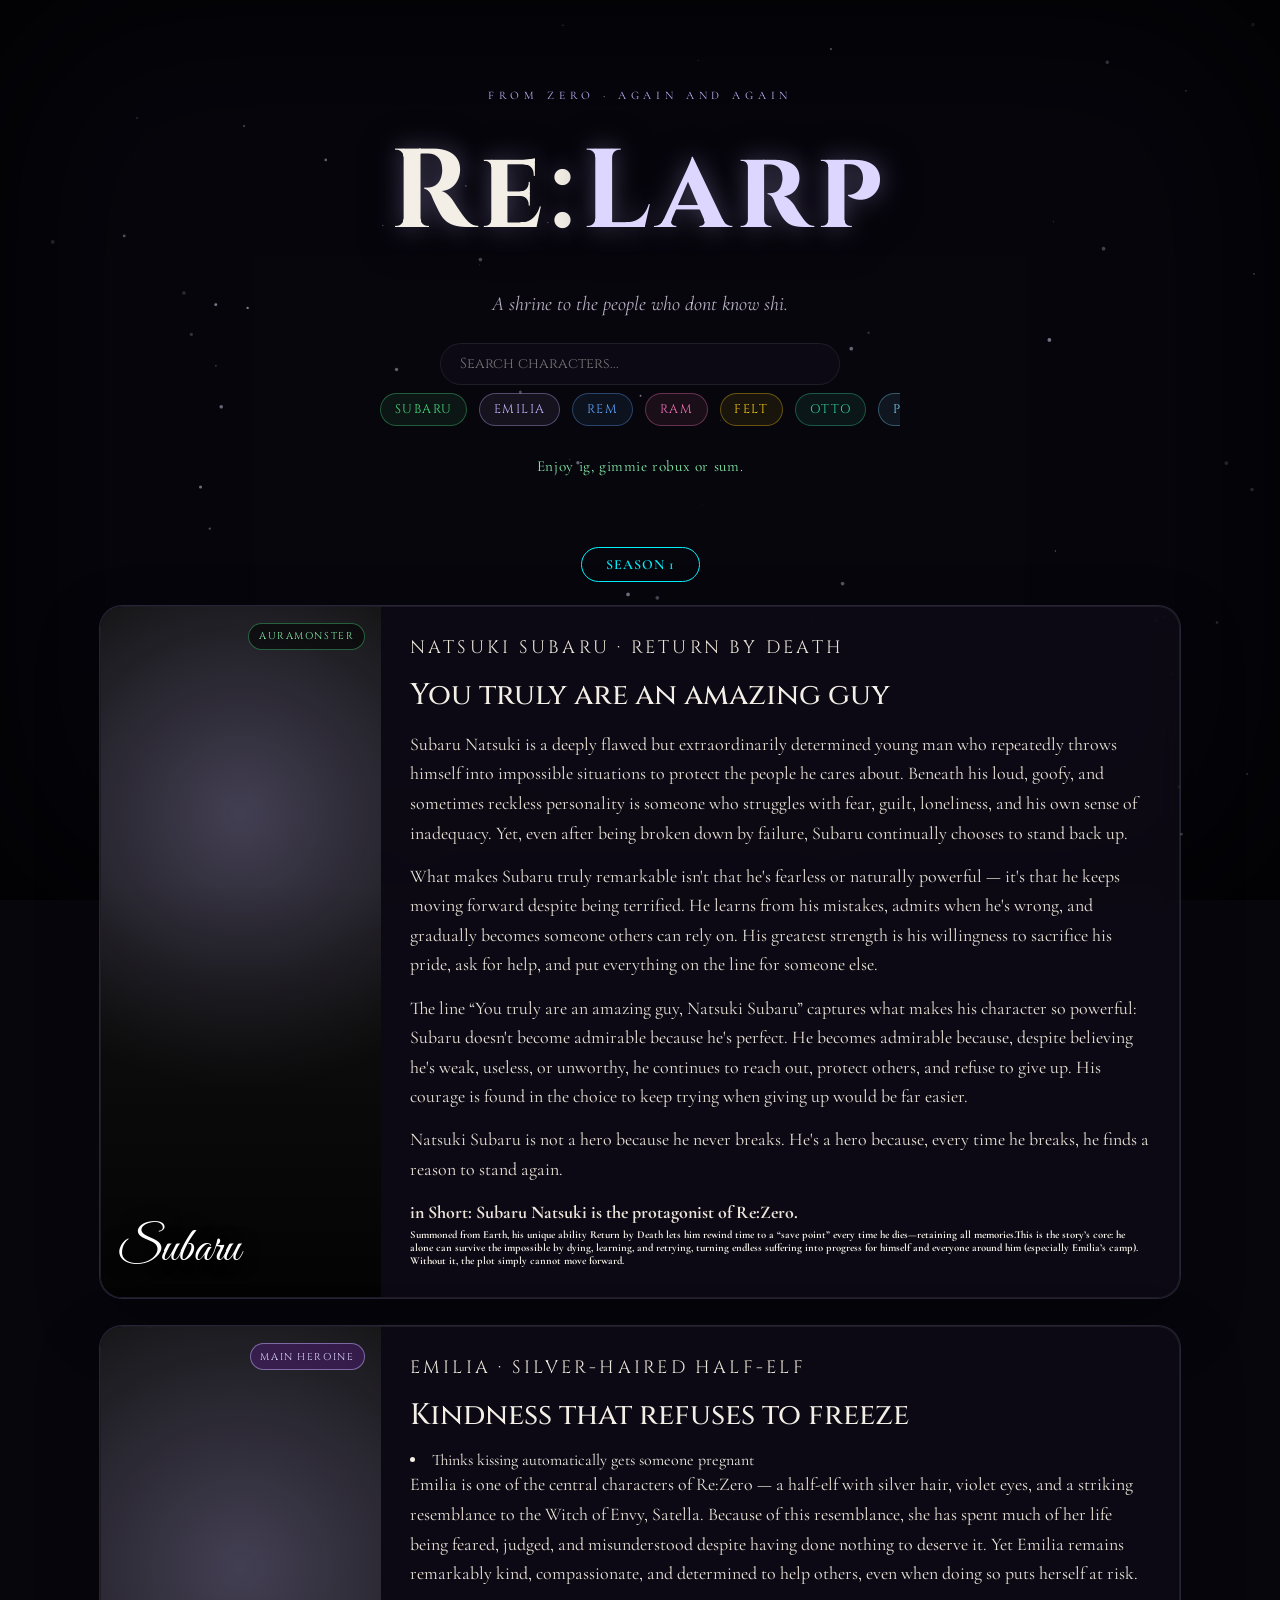
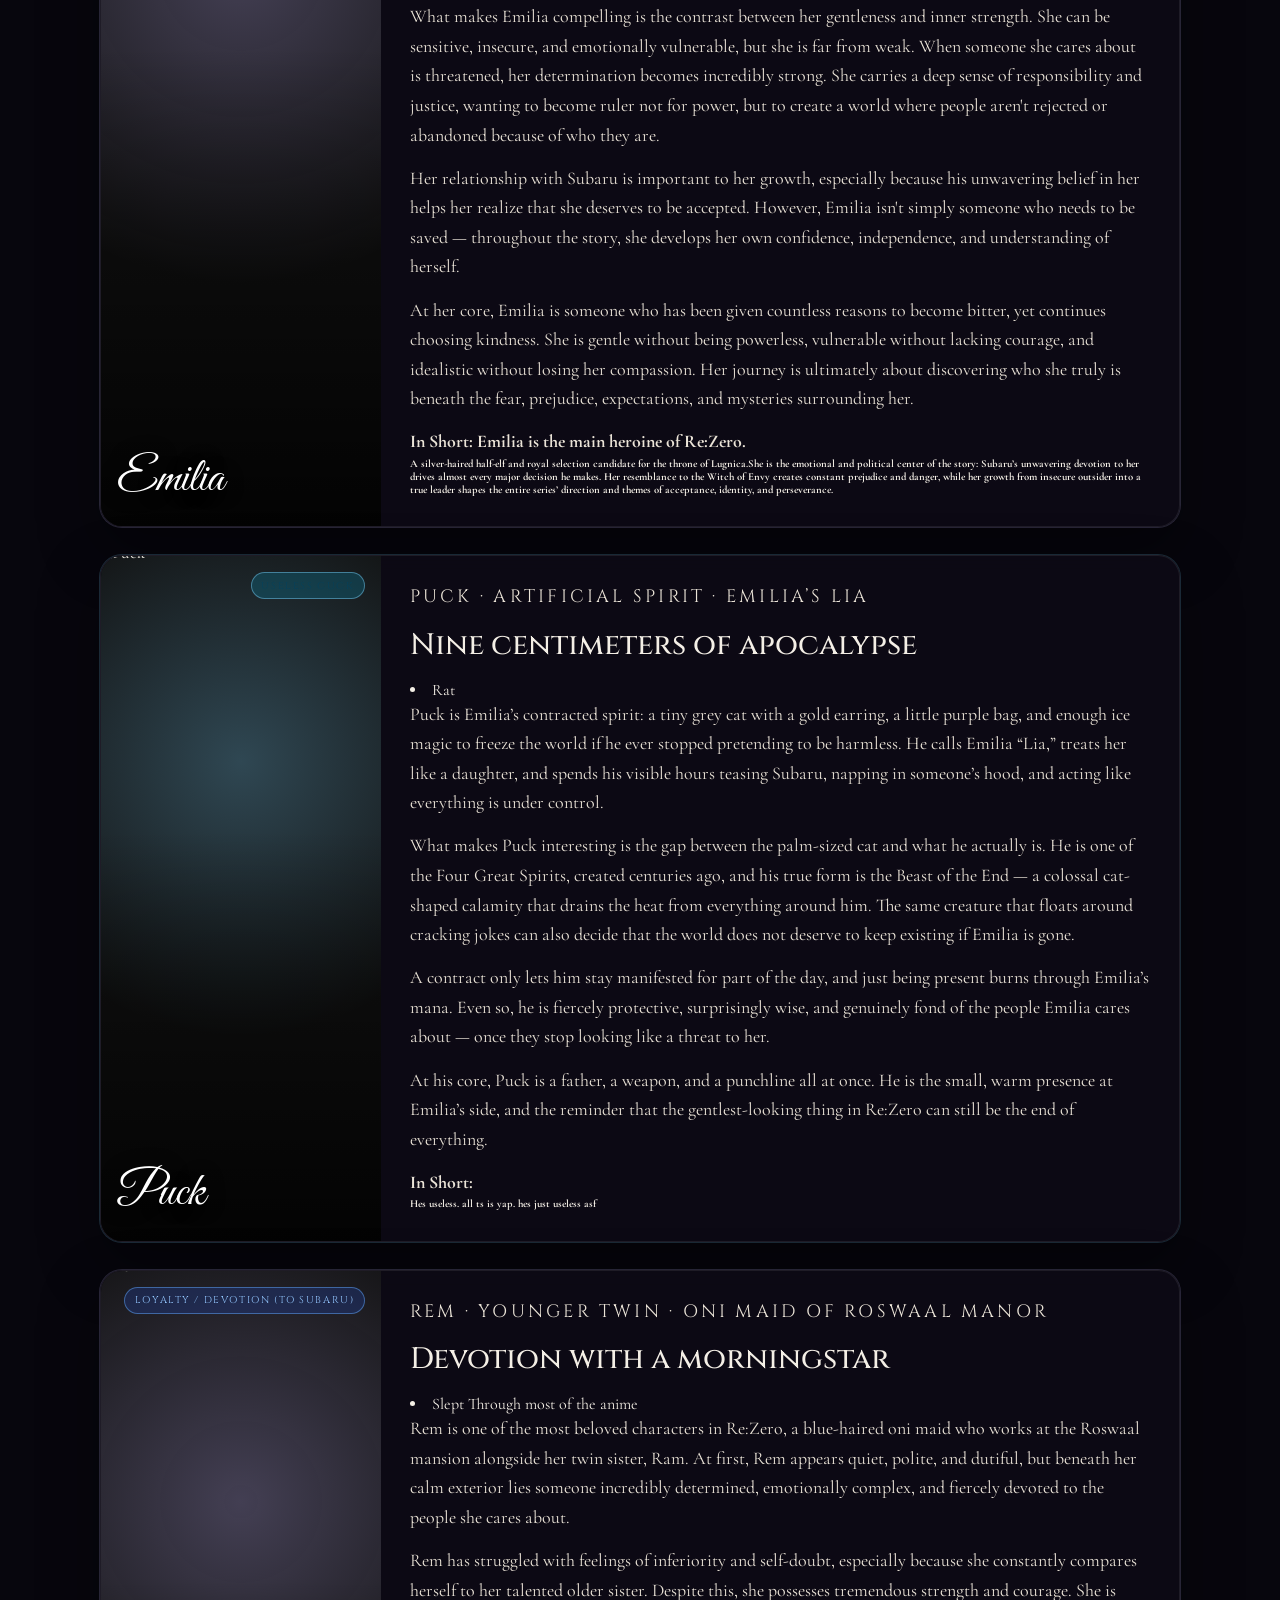
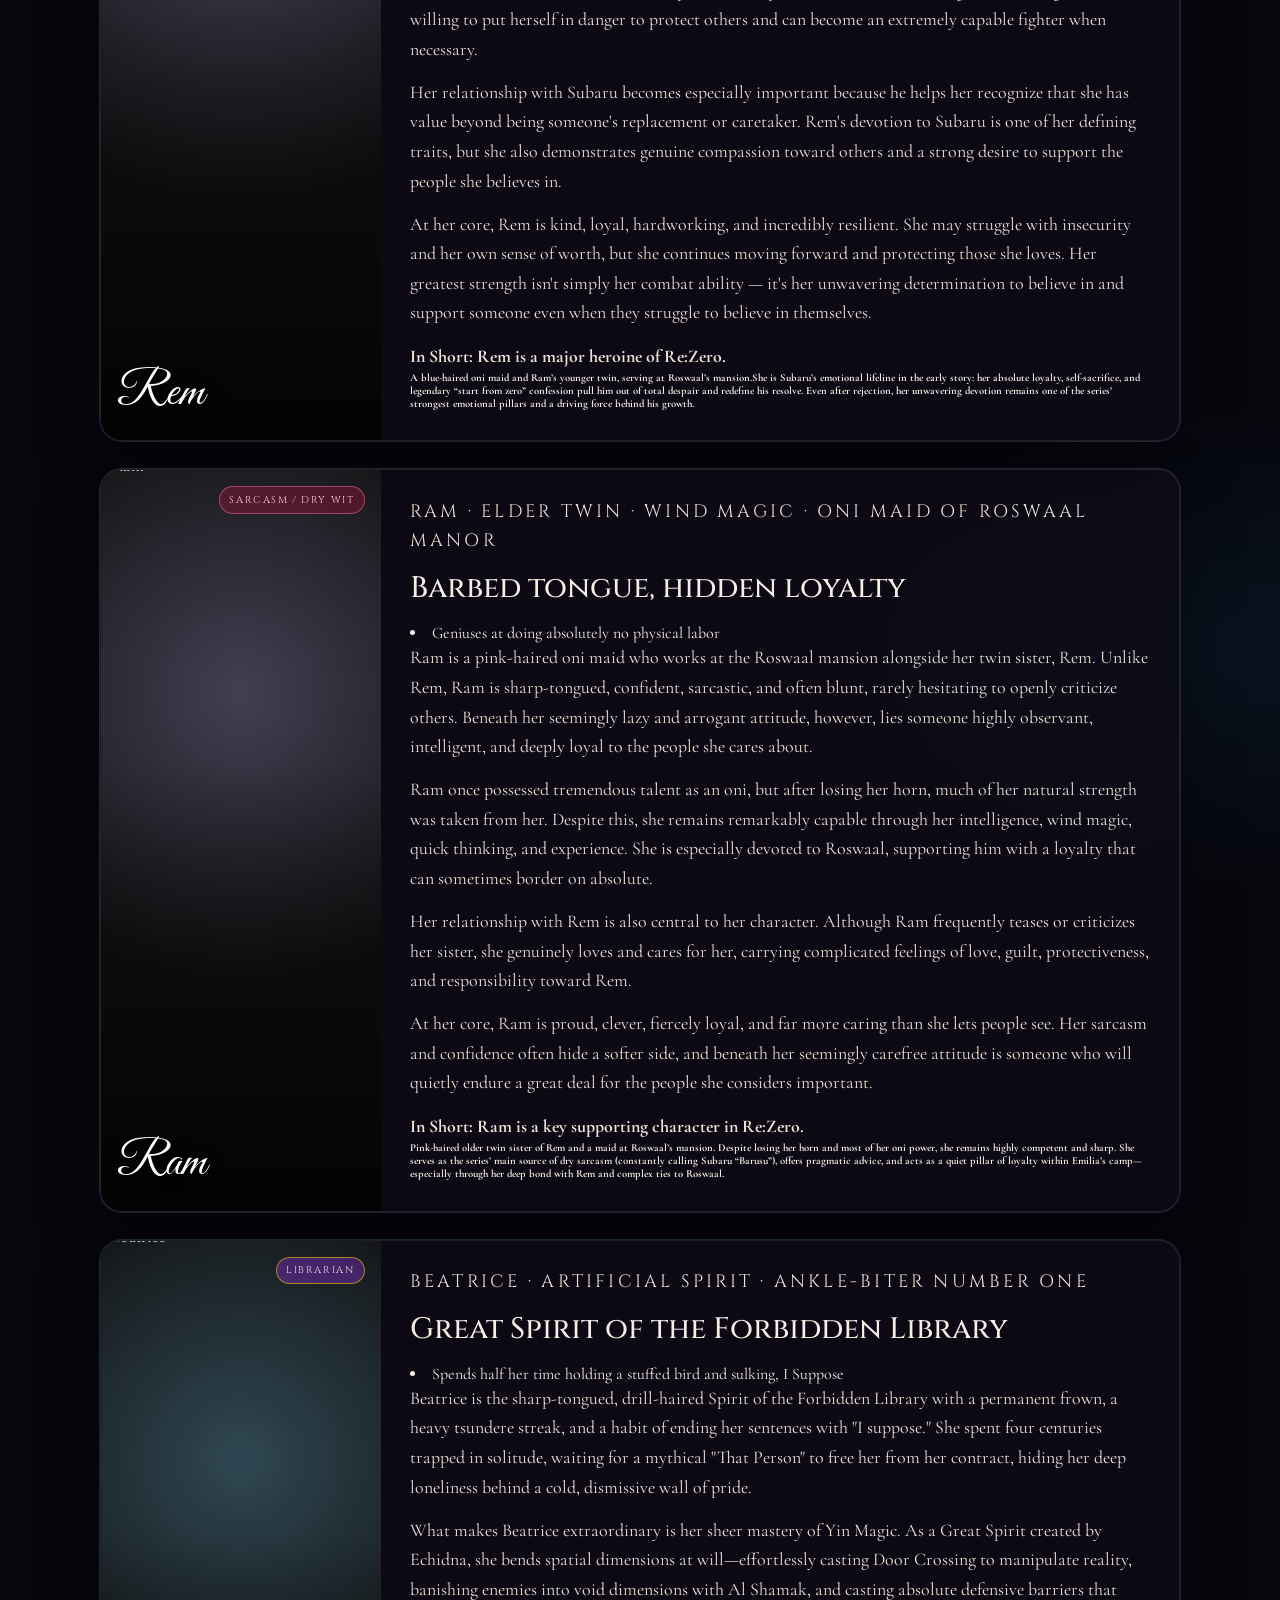
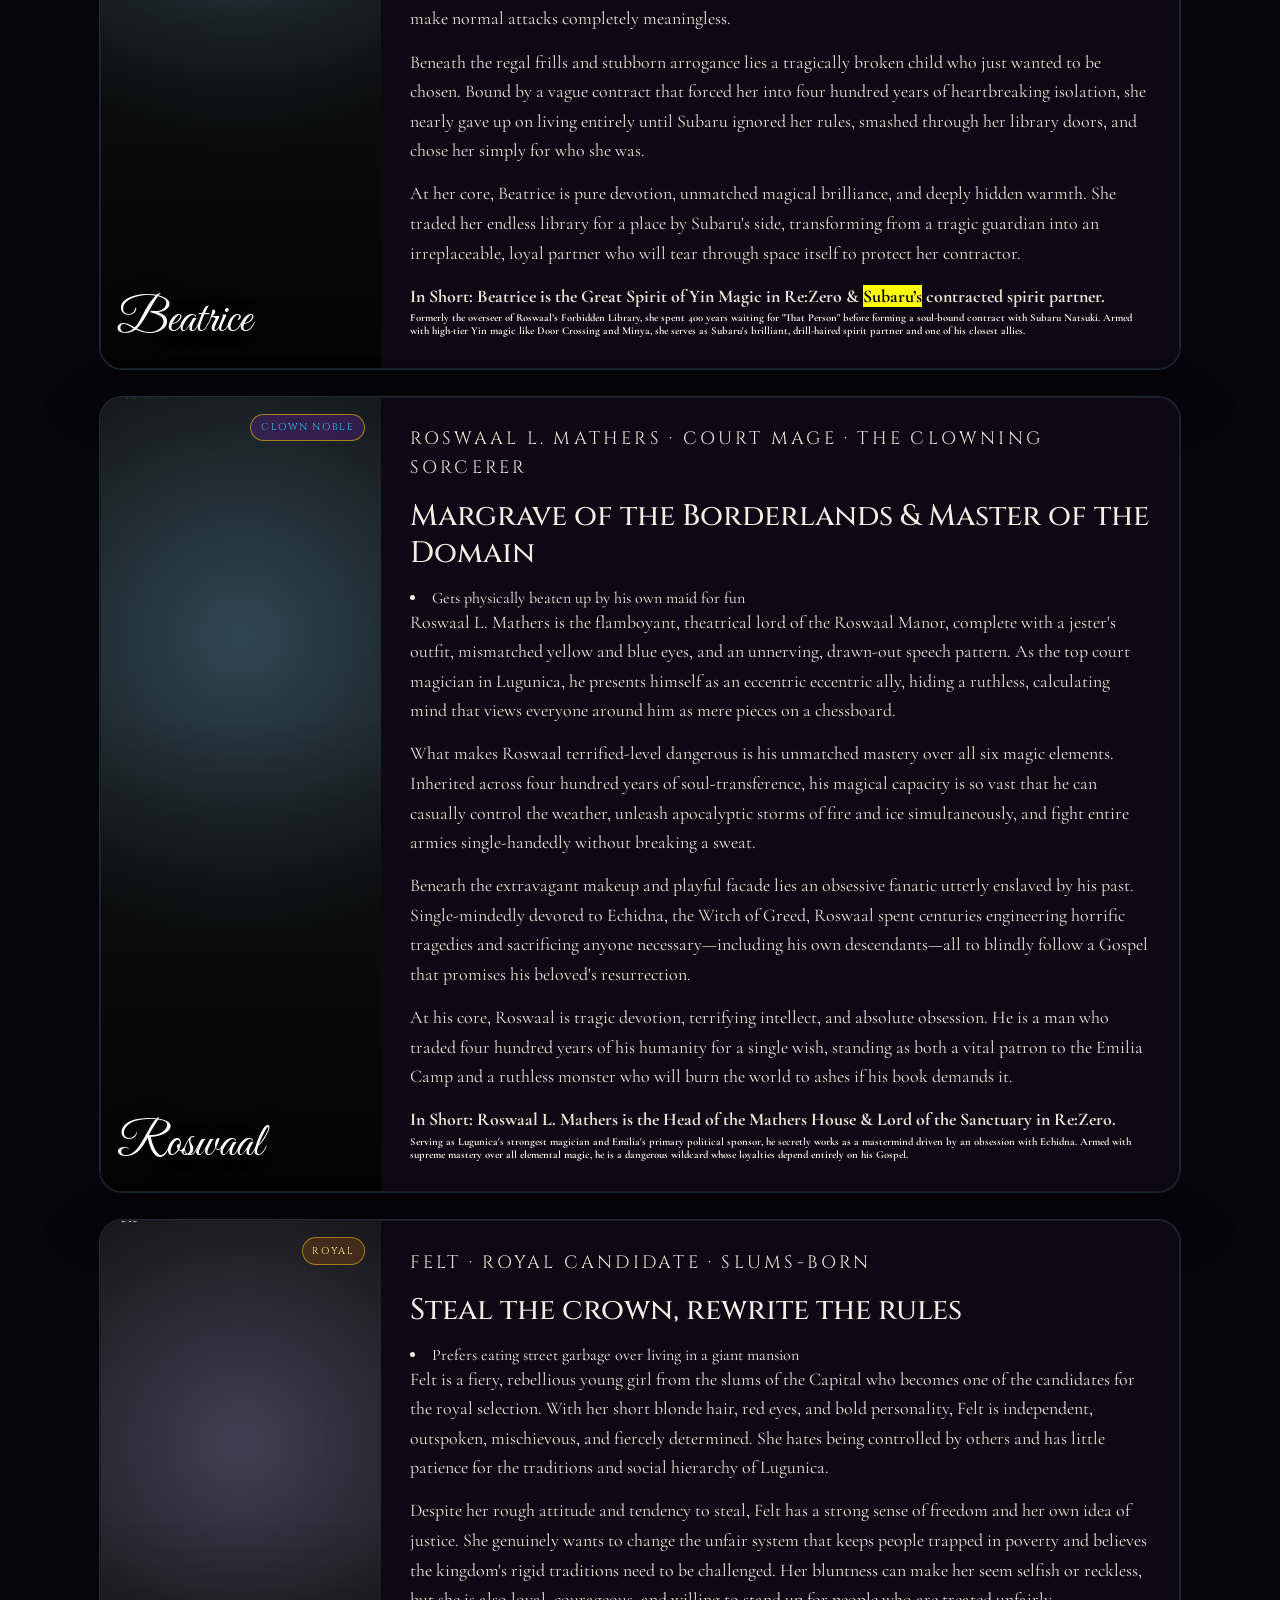
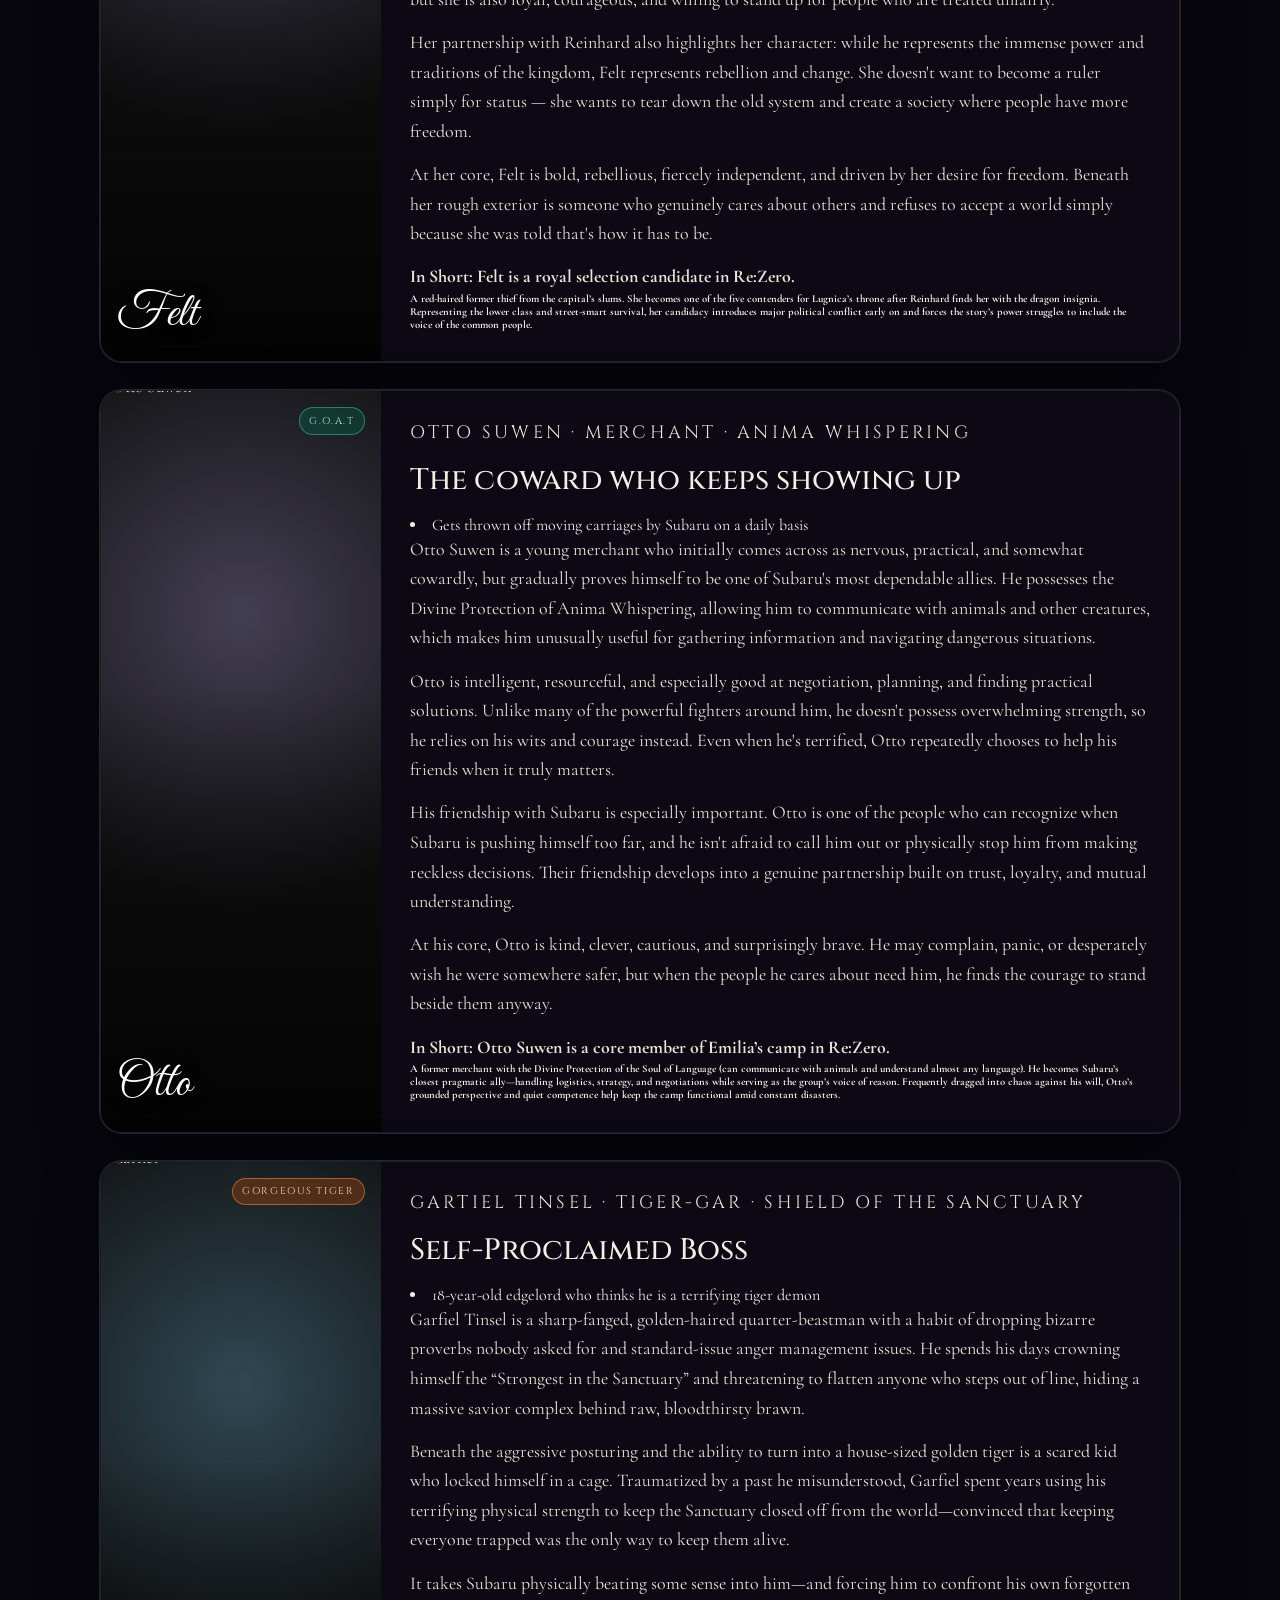
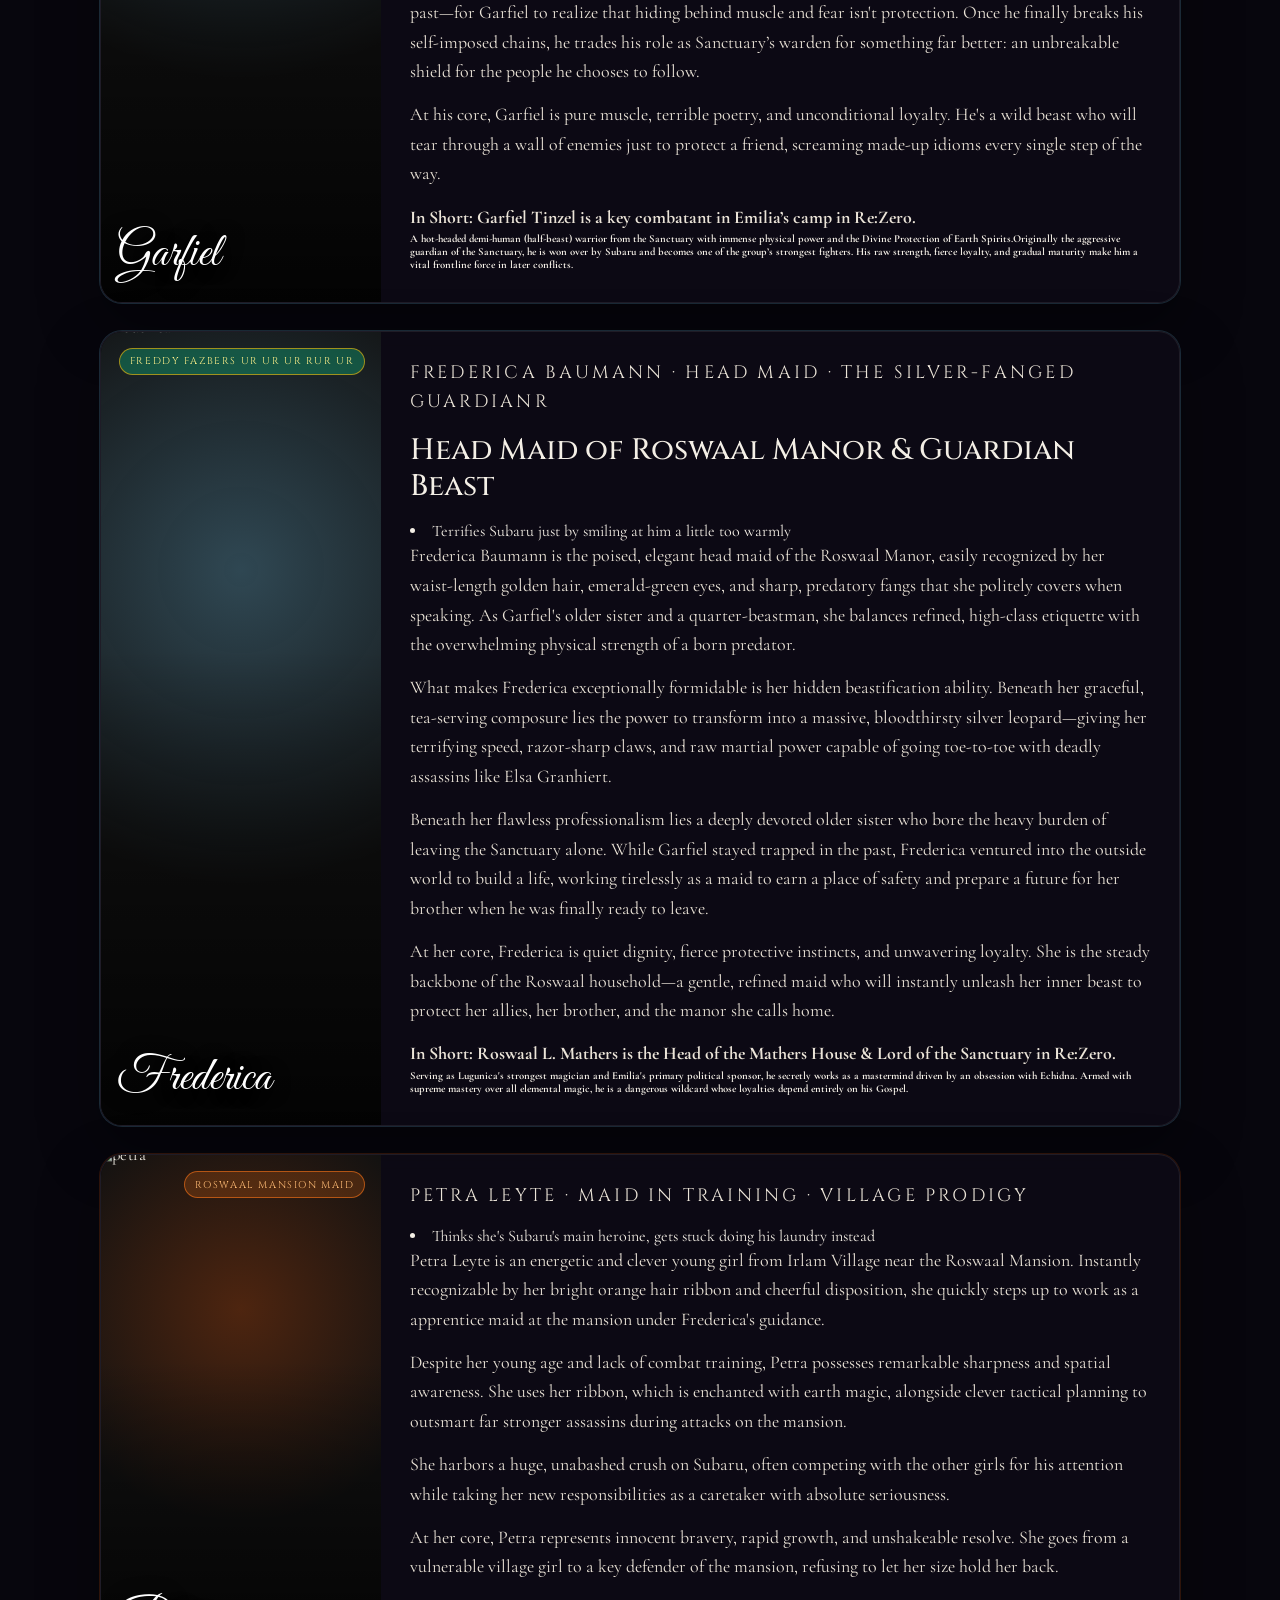
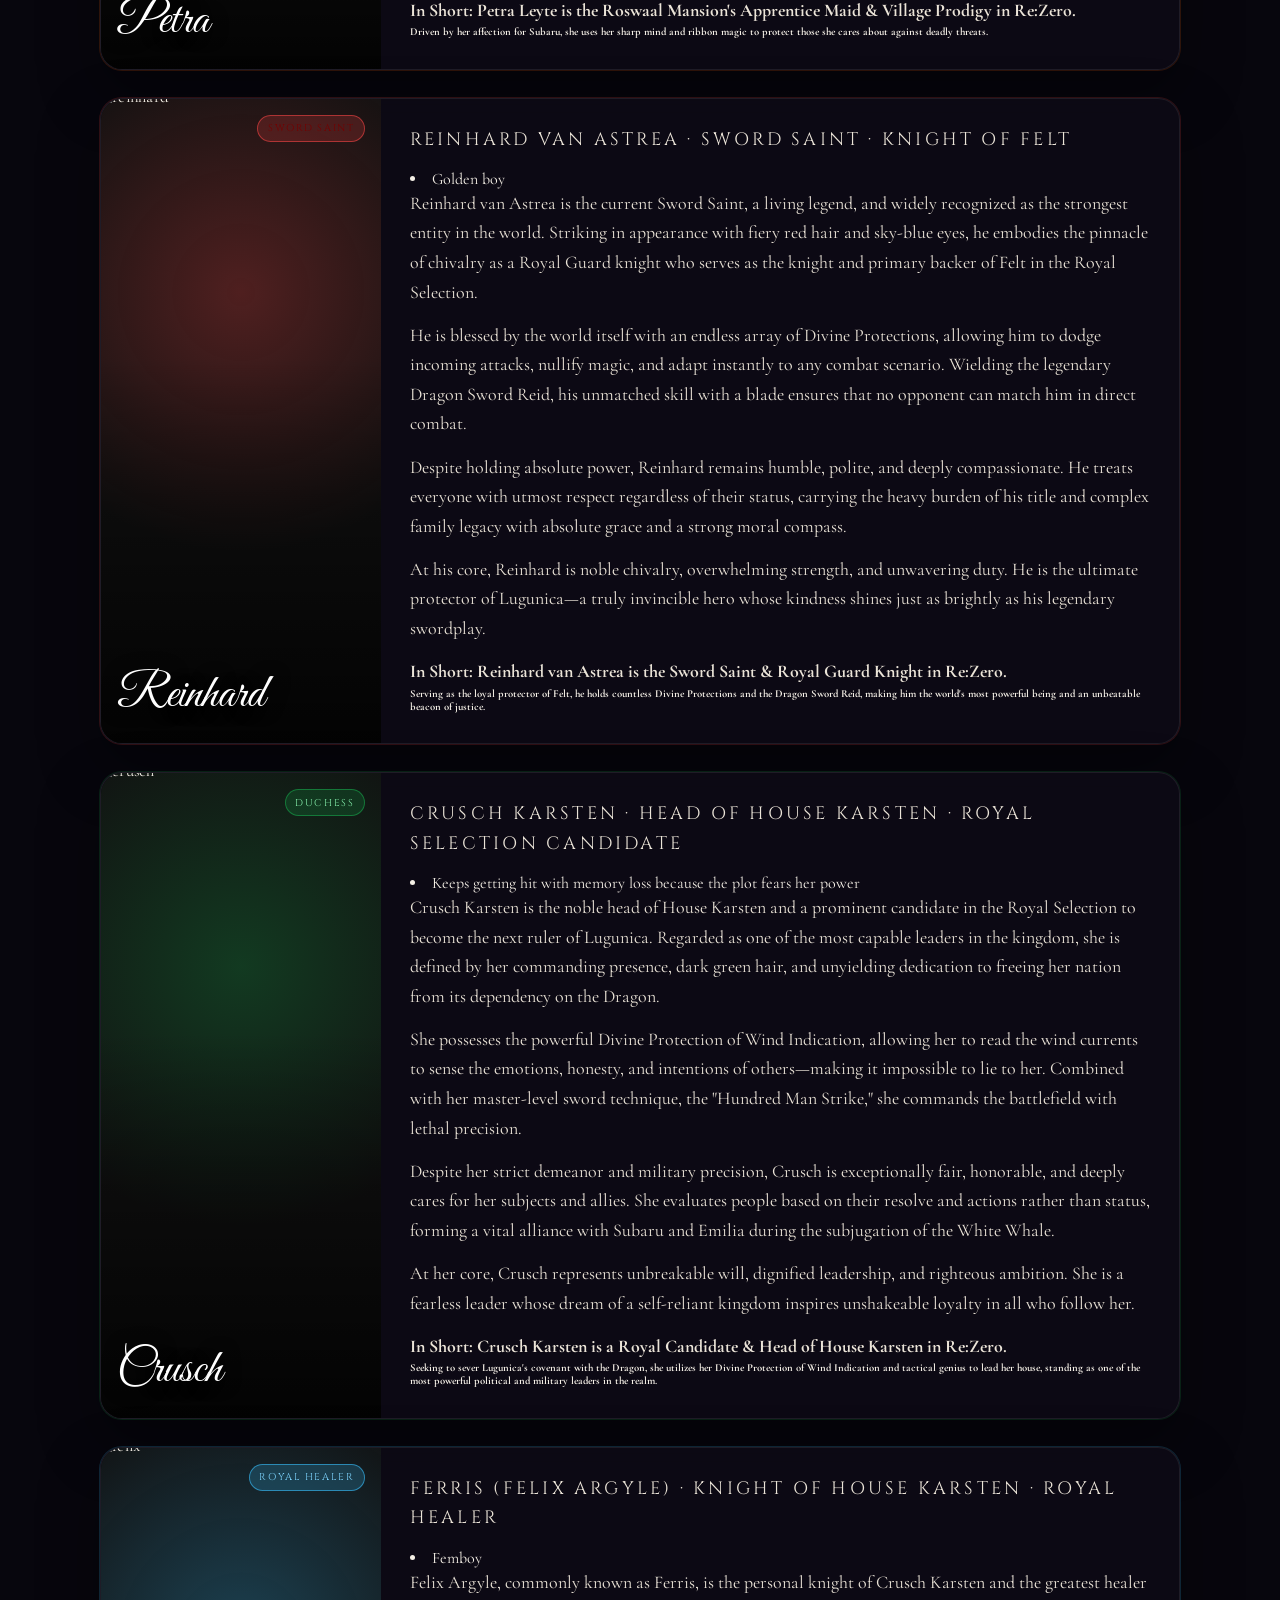
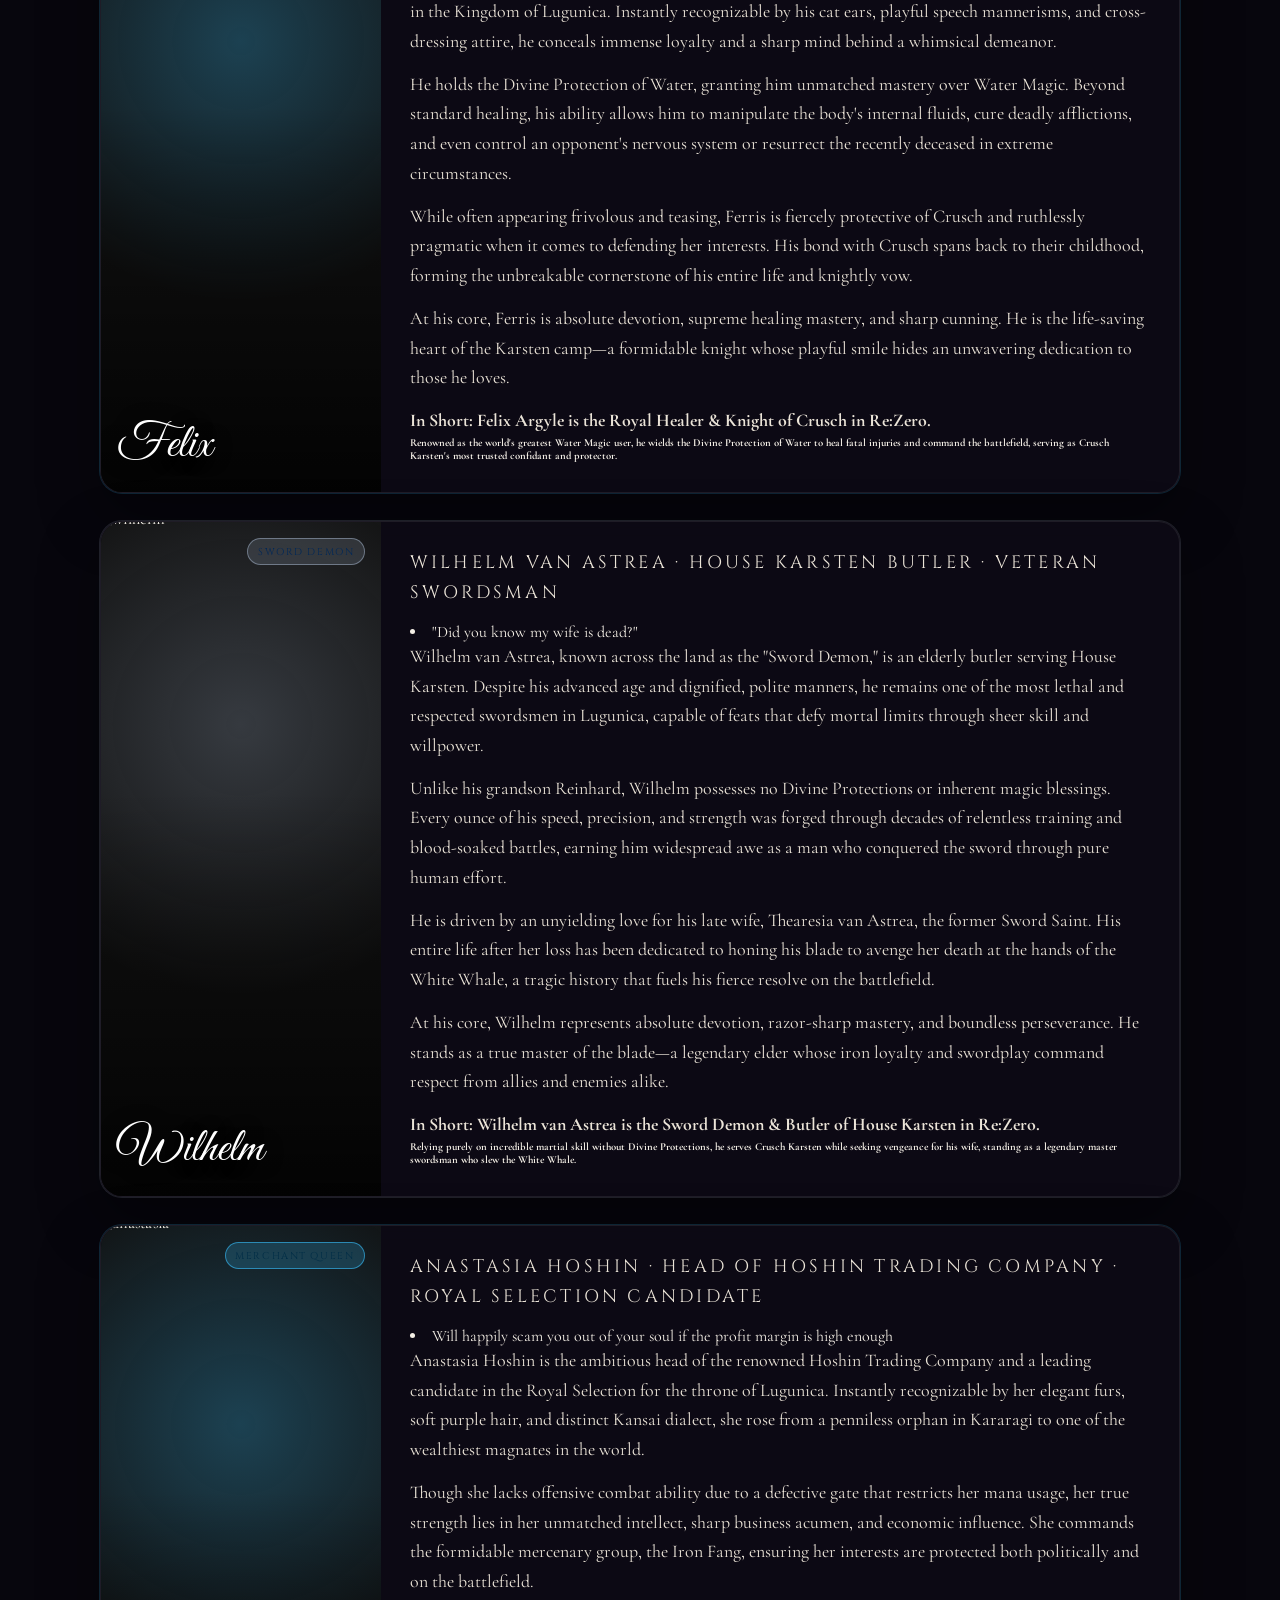
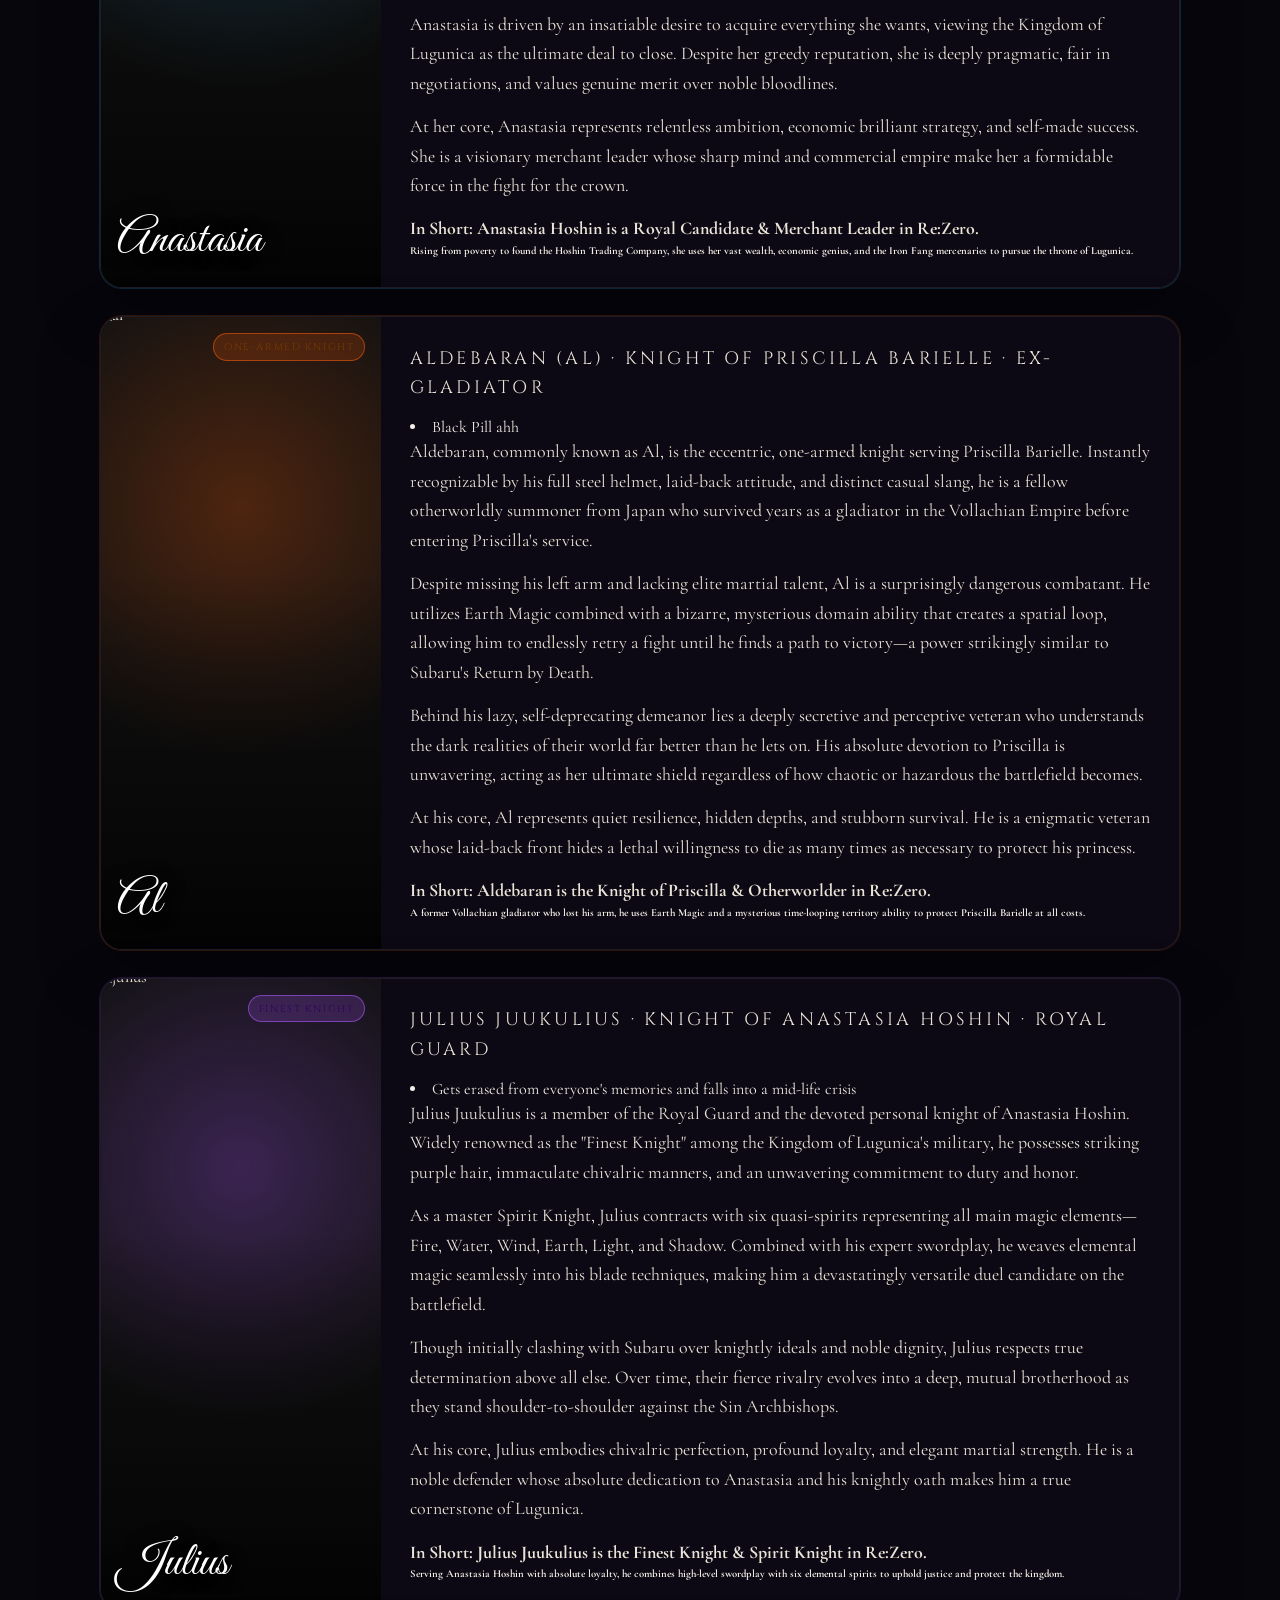
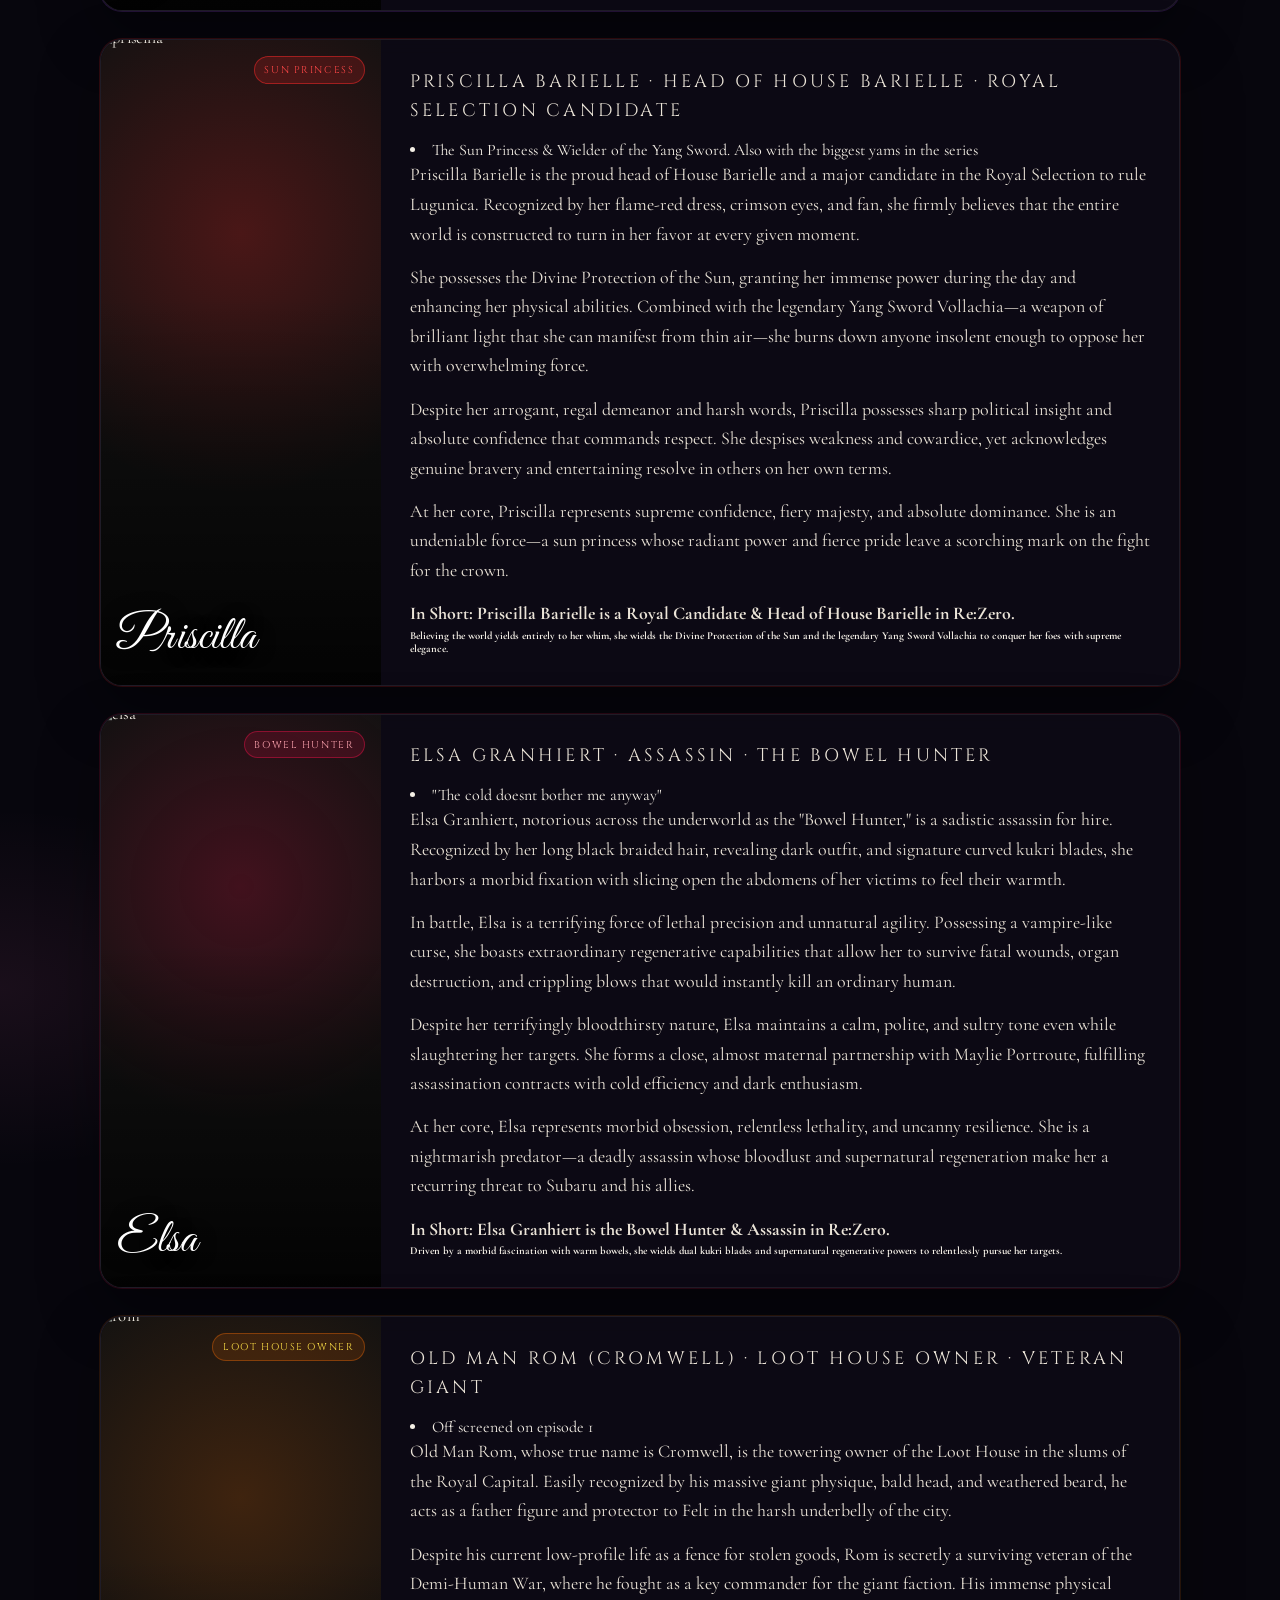
==== season1.html @ 070d9922 "Add files via upload" ====
<!DOCTYPE html>
<html lang="en">
<head>
  <audio id="bg-music" src="Rbd.mp3" preload="auto"></audio>
  <meta charset="UTF-8" />
  <meta name="viewport" content="width=device-width, initial-scale=1.0" />
  <title>Re:Larp</title>
  <link rel="preconnect" href="https://fonts.googleapis.com" />
  <link rel="preconnect" href="https://fonts.gstatic.com" crossorigin />
  <link href="https://fonts.googleapis.com/css2?family=Cinzel:wght@500;700&family=Cormorant+Garamond:ital,wght@0,500;0,600;1,500;1,600&family=Great+Vibes&display=swap" rel="stylesheet" />
  <link rel="stylesheet" href="styles.css" />
</head>
<body>
  <div class="vignette" aria-hidden="true"></div>
  <canvas id="snow" aria-hidden="true"></canvas>

  <header class="hero">
    <p class="kicker">from zero · again and again</p>
    <h1>Re:<span>Larp</span></h1>
    <p class="tagline">
      A shrine to the people who dont know shi.
    </p>
    <head>
      <div class="search-container">
  <input type="text" id="searchInput" placeholder="Search characters..." onkeyup="filterCards()">
</div>
    </head>
    <nav class="cast-nav" aria-label="Characters">
      <a href="#subaru" style="--accent:#4ade80">Subaru</a>
      <a href="#emilia" style="--accent:#c4b5fd">Emilia</a>
      <a href="#rem" style="--accent:#60a5fa">Rem</a>
      <a href="#ram" style="--accent:#f472b6">Ram</a>
      <a href="#felt" style="--accent:#facc15">Felt</a>
      <a href="#otto" style="--accent:#34d399">Otto</a>
      <a href="#puck" style="--accent:#7dd3fc">Puck</a>
      <a href="#garfiel" style="--accent:#7dd3fc">Garfiel</a>
      <a href="#beatrice" style="--accent:#7dd3fc">Beatrice</a>
      <a href="#roswaal" style="--accent:#7dd3fc">Roswaal</a>
      <a href="#frederica" style="--accent:#7dd3fc">Frederica</a>
      <a href="#petra" style="--accent:#7dd3fc">Petra</a>
      <a href="#reinhard" style="--accent:#ef4444">Reinhard</a>
      <a href="#crusch" style="--accent:#16a34a">Crusch</a>
      <a href="#felix" style="--accent:#38bdf8">Felix</a>
      <a href="#wilhelm" style="--accent:#94a3b8">Wilhelm</a>
      <a href="#anastasia" style="--accent:#38bdf8">Anastasia</a>
      <a href="#al" style="--accent:#ea580c">Al</a>
      <a href="#julius" style="--accent:#a855f7">Julius</a>
      <a href="#priscilla" style="--accent:#dc2626">Priscilla</a>
      <a href="#elsa" style="--accent:#be123c">Elsa</a>
      <a href="#rom" style="--accent:#b45309">Rom</a>
    </nav>
    <p class="hint">Enjoy ig, gimmie robux or sum.</p>
  </header>
<div class="season-bar">
  <a href="season1.html" class="season-btn">Season 1</a>
</div>
<section id="season-1">
  <main>
    <article class="card" id="subaru" data-accent="#4ade80">
      <button class="portrait" id="subaru-portrait" type="button" title="He truly is an amazing guy" aria-label="Play Subaru's theme">
        <img src="https://encrypted-tbn0.gstatic.com/images?q=tbn:ANd9GcQ51ZIXbvWy68qv1JGRqZXzL2_vRzNMkPgdJTgq2wF7nA&s=10" alt="Natsuki Subaru" />
        <span class="portrait-shade"></span>
        <span class="portrait-name">Subaru</span>
        <span class="play-chip">Auramonster</span>
      </button>
      <div class="bio">
        <p class="role">Natsuki Subaru · Return by Death</p>
        <h2>You truly are an amazing guy</h2>
        <p>Subaru Natsuki is a deeply flawed but extraordinarily determined young man who repeatedly throws himself into impossible situations to protect the people he cares about. Beneath his loud, goofy, and sometimes reckless personality is someone who struggles with fear, guilt, loneliness, and his own sense of inadequacy. Yet, even after being broken down by failure, Subaru continually chooses to stand back up.</p>
        <p>What makes Subaru truly remarkable isn't that he's fearless or naturally powerful — it's that he keeps moving forward despite being terrified. He learns from his mistakes, admits when he's wrong, and gradually becomes someone others can rely on. His greatest strength is his willingness to sacrifice his pride, ask for help, and put everything on the line for someone else.</p>
        <p>The line “You truly are an amazing guy, Natsuki Subaru” captures what makes his character so powerful: Subaru doesn't become admirable because he's perfect. He becomes admirable because, despite believing he's weak, useless, or unworthy, he continues to reach out, protect others, and refuse to give up. His courage is found in the choice to keep trying when giving up would be far easier.</p>
        <p>Natsuki Subaru is not a hero because he never breaks. He's a hero because, every time he breaks, he finds a reason to stand again.</p>
      <h6><p>in Short: Subaru Natsuki is the protagonist of Re:Zero.</p>
         Summoned from Earth, his unique ability Return by Death lets him rewind time to a “save point” every time he dies—retaining all memories.This is the story’s core: he alone can survive the impossible by dying, learning, and retrying, turning endless suffering into progress for himself and everyone around him (especially Emilia’s camp). Without it, the plot simply cannot move forward.</h6>
      </div>
    </article>

    <article class="card" id="emilia" data-accent="#c4b5fd">
      <div class="portrait">
        <img src="https://encrypted-tbn0.gstatic.com/images?q=tbn:ANd9GcQG6eY6OQMF3HK0V9rXuV97gleXe_q89aRXkuQ5zVJE2Q&s=10" alt="Emilia" />
        <span class="portrait-shade"></span>
        <span class="portrait-name">Emilia</span>
        <span class="play-chip emilia-chip">Main Heroine</span>
      </div>
      <div class="bio">
        <p class="role">Emilia · Silver-haired half-elf</p>
        <h2>Kindness that refuses to freeze</h2>
        <li>Thinks kissing automatically gets someone pregnant</li>
        <p>Emilia is one of the central characters of Re:Zero — a half-elf with silver hair, violet eyes, and a striking resemblance to the Witch of Envy, Satella. Because of this resemblance, she has spent much of her life being feared, judged, and misunderstood despite having done nothing to deserve it. Yet Emilia remains remarkably kind, compassionate, and determined to help others, even when doing so puts herself at risk.</p>
        <p>What makes Emilia compelling is the contrast between her gentleness and inner strength. She can be sensitive, insecure, and emotionally vulnerable, but she is far from weak. When someone she cares about is threatened, her determination becomes incredibly strong. She carries a deep sense of responsibility and justice, wanting to become ruler not for power, but to create a world where people aren't rejected or abandoned because of who they are.</p>
        <p>Her relationship with Subaru is important to her growth, especially because his unwavering belief in her helps her realize that she deserves to be accepted. However, Emilia isn't simply someone who needs to be saved — throughout the story, she develops her own confidence, independence, and understanding of herself.</p>
        <p>At her core, Emilia is someone who has been given countless reasons to become bitter, yet continues choosing kindness. She is gentle without being powerless, vulnerable without lacking courage, and idealistic without losing her compassion. Her journey is ultimately about discovering who she truly is beneath the fear, prejudice, expectations, and mysteries surrounding her.</p>
      <h6><p>In Short: Emilia is the main heroine of Re:Zero.</p> A silver-haired half-elf and royal selection candidate for the throne of Lugnica.She is the emotional and political center of the story: Subaru’s unwavering devotion to her drives almost every major decision he makes. Her resemblance to the Witch of Envy creates constant prejudice and danger, while her growth from insecure outsider into a true leader shapes the entire series’ direction and themes of acceptance, identity, and perseverance.</h6>
      </div>
    </article>

    <article class="card" id="puck" style="--accent:#7dd3fc">
      <div class="portrait">
        <img src="https://encrypted-tbn0.gstatic.com/images?q=tbn:ANd9GcS4Kb2-6ikhCqrd28onUDlpRXpmRPukpHfkoUofhzMmQg&s=10" alt="Puck" />
        <span class="portrait-shade"></span>
        <span class="portrait-name">Puck</span>
        <span class="play-chip puck-chip">Useless cuck</span>
      </div>
      
      <div class="bio">
        <p class="role">Puck · Artificial spirit · Emilia’s Lia</p>
        <h2>Nine centimeters of apocalypse</h2>
        <li>Rat</li>
        <p>Puck is Emilia’s contracted spirit: a tiny grey cat with a gold earring, a little purple bag, and enough ice magic to freeze the world if he ever stopped pretending to be harmless. He calls Emilia “Lia,” treats her like a daughter, and spends his visible hours teasing Subaru, napping in someone’s hood, and acting like everything is under control.</p>
        <p>What makes Puck interesting is the gap between the palm-sized cat and what he actually is. He is one of the Four Great Spirits, created centuries ago, and his true form is the Beast of the End — a colossal cat-shaped calamity that drains the heat from everything around him. The same creature that floats around cracking jokes can also decide that the world does not deserve to keep existing if Emilia is gone.</p>
        <p>A contract only lets him stay manifested for part of the day, and just being present burns through Emilia’s mana. Even so, he is fiercely protective, surprisingly wise, and genuinely fond of the people Emilia cares about — once they stop looking like a threat to her.</p>
        <p>At his core, Puck is a father, a weapon, and a punchline all at once. He is the small, warm presence at Emilia’s side, and the reminder that the gentlest-looking thing in Re:Zero can still be the end of everything.</p>
      <h6><p>In Short:</p>Hes useless. all ts is yap. hes just useless asf</h6>
      </div>
    </article>

    <article class="card" id="rem" data-accent="#60a5fa">
      <div class="portrait">
        <img src="https://encrypted-tbn0.gstatic.com/images?q=tbn:ANd9GcRPFoETdngYgI4nvpzfw1dCO0n2QkWfnk-r6euCQiDU7A&s=10" alt="Rem" />
        <span class="portrait-shade"></span>
        <span class="portrait-name">Rem</span>
         <span class="play-chip rem-chip">Loyalty / devotion (to Subaru)</span>
      </div>
      <div class="bio">
        <p class="role">Rem · Younger Twin · Oni maid of Roswaal Manor</p>
        <h2>Devotion with a morningstar</h2>
        <li>Slept Through most of the anime</li>
        <p>Rem is one of the most beloved characters in Re:Zero, a blue-haired oni maid who works at the Roswaal mansion alongside her twin sister, Ram. At first, Rem appears quiet, polite, and dutiful, but beneath her calm exterior lies someone incredibly determined, emotionally complex, and fiercely devoted to the people she cares about.</p>
        <p>Rem has struggled with feelings of inferiority and self-doubt, especially because she constantly compares herself to her talented older sister. Despite this, she possesses tremendous strength and courage. She is willing to put herself in danger to protect others and can become an extremely capable fighter when necessary.</p>
        <p>Her relationship with Subaru becomes especially important because he helps her recognize that she has value beyond being someone's replacement or caretaker. Rem's devotion to Subaru is one of her defining traits, but she also demonstrates genuine compassion toward others and a strong desire to support the people she believes in.</p>
        <p>At her core, Rem is kind, loyal, hardworking, and incredibly resilient. She may struggle with insecurity and her own sense of worth, but she continues moving forward and protecting those she loves. Her greatest strength isn't simply her combat ability — it's her unwavering determination to believe in and support someone even when they struggle to believe in themselves.</p>
      <h6><p>In Short: Rem is a major heroine of Re:Zero.</p> A blue-haired oni maid and Ram’s younger twin, serving at Roswaal’s mansion.She is Subaru’s emotional lifeline in the early story: her absolute loyalty, self-sacrifice, and legendary “start from zero” confession pull him out of total despair and redefine his resolve. Even after rejection, her unwavering devotion remains one of the series’ strongest emotional pillars and a driving force behind his growth.</h6>
      </div>
    </article>

    <article class="card" id="ram" data-accent="#f472b6">
      <div class="portrait">
        <img src="https://encrypted-tbn0.gstatic.com/images?q=tbn:ANd9GcQvqy085JxtRpLSNbLePe0poaUtaBU8uVlmgcxhrRkbQQ&s=10" alt="Ram" />
        <span class="portrait-shade"></span>
        <span class="portrait-name">Ram</span>
        <span class="play-chip ram-chip">Sarcasm / Dry wit</span>
      </div>
      <div class="bio">
        <p class="role">Ram · Elder twin · Wind magic · Oni maid of Roswaal Manor</p>
        <h2>Barbed tongue, hidden loyalty</h2>
        <li>Geniuses at doing absolutely no physical labor</li>
        <p>Ram is a pink-haired oni maid who works at the Roswaal mansion alongside her twin sister, Rem. Unlike Rem, Ram is sharp-tongued, confident, sarcastic, and often blunt, rarely hesitating to openly criticize others. Beneath her seemingly lazy and arrogant attitude, however, lies someone highly observant, intelligent, and deeply loyal to the people she cares about.</p>
        <p>Ram once possessed tremendous talent as an oni, but after losing her horn, much of her natural strength was taken from her. Despite this, she remains remarkably capable through her intelligence, wind magic, quick thinking, and experience. She is especially devoted to Roswaal, supporting him with a loyalty that can sometimes border on absolute.</p>
        <p>Her relationship with Rem is also central to her character. Although Ram frequently teases or criticizes her sister, she genuinely loves and cares for her, carrying complicated feelings of love, guilt, protectiveness, and responsibility toward Rem.</p>
        <p>At her core, Ram is proud, clever, fiercely loyal, and far more caring than she lets people see. Her sarcasm and confidence often hide a softer side, and beneath her seemingly carefree attitude is someone who will quietly endure a great deal for the people she considers important.</p>
      <h6><p>In Short: Ram is a key supporting character in Re:Zero.</p> Pink-haired older twin sister of Rem and a maid at Roswaal’s mansion.
Despite losing her horn and most of her oni power, she remains highly competent and sharp. She serves as the series’ main source of dry sarcasm (constantly calling Subaru “Barusu”), offers pragmatic advice, and acts as a quiet pillar of loyalty within Emilia’s camp—especially through her deep bond with Rem and complex ties to Roswaal.</h6>
      </div>
    </article>
            <article class="card" id="beatrice" style="--accent:#7dd3fc">
      <div class="portrait">
        <img src="https://encrypted-tbn0.gstatic.com/images?q=tbn:ANd9GcR-gUjp759u9pwcBbY46WG7XQg_TwMM-_fM3aJow8w57g&s=10" alt="Beatrice" />
        <span class="portrait-shade"></span>
        <span class="portrait-name">Beatrice</span>
        <span class="play-chip beatrice-chip">Librarian</span>
        
      </div>
      <div class="bio">
        <p class="role">Beatrice · Artificial Spirit · Ankle-Biter Number One</p>
        <h2>Great Spirit of the Forbidden Library</h2>
        <li>Spends half her time holding a stuffed bird and sulking, I Suppose</li>
        <p>Beatrice is the sharp-tongued, drill-haired Spirit of the Forbidden Library with a permanent frown, a heavy tsundere streak, and a habit of ending her sentences with "I suppose." She spent four centuries trapped in solitude, waiting for a mythical "That Person" to free her from her contract, hiding her deep loneliness behind a cold, dismissive wall of pride.</p>
        <p>What makes Beatrice extraordinary is her sheer mastery of Yin Magic. As a Great Spirit created by Echidna, she bends spatial dimensions at will—effortlessly casting Door Crossing to manipulate reality, banishing enemies into void dimensions with Al Shamak, and casting absolute defensive barriers that make normal attacks completely meaningless.</p>
        <p>Beneath the regal frills and stubborn arrogance lies a tragically broken child who just wanted to be chosen. Bound by a vague contract that forced her into four hundred years of heartbreaking isolation, she nearly gave up on living entirely until Subaru ignored her rules, smashed through her library doors, and chose her simply for who she was.</p>
        <p>At her core, Beatrice is pure devotion, unmatched magical brilliance, and deeply hidden warmth. She traded her endless library for a place by Subaru's side, transforming from a tragic guardian into an irreplaceable, loyal partner who will tear through space itself to protect her contractor.</p>
        <h6><p>In Short: Beatrice is the Great Spirit of Yin Magic in Re:Zero & <mark>Subaru’s</mark> contracted spirit partner.</p> Formerly the overseer of Roswaal’s Forbidden Library, she spent 400 years waiting for "That Person" before forming a soul-bound contract with Subaru Natsuki. Armed with high-tier Yin magic like Door Crossing and Minya, she serves as Subaru's brilliant, drill-haired spirit partner and one of his closest allies.</h6>
      </div>
    </article>     
        <article class="card" id="roswaal" style="--accent:#7dd3fc">
      <div class="portrait">
        <img src="https://i.pinimg.com/736x/d8/20/ea/d820eaddddc0327cfa4171058a37c3bc.jpg" alt="Roswaal" />
        <span class="portrait-shade"></span>
        <span class="portrait-name">Roswaal</span>
        <span class="play-chip roswaal-chip">Clown Noble</span>
        
      </div>
      <div class="bio">
<p class="role">Roswaal L. Mathers · Court Mage · The Clowning Sorcerer</p>
<h2>Margrave of the Borderlands & Master of the Domain</h2>
<li>Gets physically beaten up by his own maid for fun</li>
<p>Roswaal L. Mathers is the flamboyant, theatrical lord of the Roswaal Manor, complete with a jester's outfit, mismatched yellow and blue eyes, and an unnerving, drawn-out speech pattern. As the top court magician in Lugunica, he presents himself as an eccentric eccentric ally, hiding a ruthless, calculating mind that views everyone around him as mere pieces on a chessboard.</p>
<p>What makes Roswaal terrified-level dangerous is his unmatched mastery over all six magic elements. Inherited across four hundred years of soul-transference, his magical capacity is so vast that he can casually control the weather, unleash apocalyptic storms of fire and ice simultaneously, and fight entire armies single-handedly without breaking a sweat.</p>
<p>Beneath the extravagant makeup and playful facade lies an obsessive fanatic utterly enslaved by his past. Single-mindedly devoted to Echidna, the Witch of Greed, Roswaal spent centuries engineering horrific tragedies and sacrificing anyone necessary—including his own descendants—all to blindly follow a Gospel that promises his beloved's resurrection.</p>
<p>At his core, Roswaal is tragic devotion, terrifying intellect, and absolute obsession. He is a man who traded four hundred years of his humanity for a single wish, standing as both a vital patron to the Emilia Camp and a ruthless monster who will burn the world to ashes if his book demands it.</p>
<h6><p>In Short: Roswaal L. Mathers is the Head of the Mathers House & Lord of the Sanctuary in Re:Zero.</p> Serving as Lugunica's strongest magician and Emilia's primary political sponsor, he secretly works as a mastermind driven by an obsession with Echidna. Armed with supreme mastery over all elemental magic, he is a dangerous wildcard whose loyalties depend entirely on his Gospel.</h6>
      </div>
    </article>

    <article class="card" id="felt" data-accent="#facc15">
      <div class="portrait">
        <img src="https://gbaike-image.cdn.bcebos.com/b812c8fcc3cec3fdfc0346c808d8c33f8794a4c28977/b812c8fcc3cec3fdfc0346c808d8c33f8794a4c28977_3_4?x-bce-process=image/format,f_auto" alt="Felt" />
        <span class="portrait-shade"></span>
        <span class="portrait-name">Felt</span>
        <span class="play-chip felt-chip">ROyal</span>
      </div>
      <div class="bio">
        <p class="role">Felt · Royal candidate · Slums-born</p>
        <h2>Steal the crown, rewrite the rules</h2>
        <li>Prefers eating street garbage over living in a giant mansion</li>
        <p>Felt is a fiery, rebellious young girl from the slums of the Capital who becomes one of the candidates for the royal selection. With her short blonde hair, red eyes, and bold personality, Felt is independent, outspoken, mischievous, and fiercely determined. She hates being controlled by others and has little patience for the traditions and social hierarchy of Lugunica.</p>
        <p>Despite her rough attitude and tendency to steal, Felt has a strong sense of freedom and her own idea of justice. She genuinely wants to change the unfair system that keeps people trapped in poverty and believes the kingdom's rigid traditions need to be challenged. Her bluntness can make her seem selfish or reckless, but she is also loyal, courageous, and willing to stand up for people who are treated unfairly.</p>
        <p>Her partnership with Reinhard also highlights her character: while he represents the immense power and traditions of the kingdom, Felt represents rebellion and change. She doesn't want to become a ruler simply for status — she wants to tear down the old system and create a society where people have more freedom.</p>
        <p>At her core, Felt is bold, rebellious, fiercely independent, and driven by her desire for freedom. Beneath her rough exterior is someone who genuinely cares about others and refuses to accept a world simply because she was told that's how it has to be.</p>
      <h6><p>In Short: Felt is a royal selection candidate in Re:Zero.</p> A red-haired former thief from the capital’s slums.
She becomes one of the five contenders for Lugnica’s throne after Reinhard finds her with the dragon insignia. Representing the lower class and street-smart survival, her candidacy introduces major political conflict early on and forces the story’s power struggles to include the voice of the common people.</h6>
      </div>
    </article>

    <article class="card" id="otto" data-accent="#34d399">
      <div class="portrait">
        <img src="https://encrypted-tbn0.gstatic.com/images?q=tbn:ANd9GcSeO7EIK_-qJIm-15fXW8ZPWSFcSsfVTo_Uwtw07lzIhg&s=10" alt="Otto Suwen" />
        <span class="portrait-shade"></span>
        <span class="portrait-name">Otto</span>
        <span class="play-chip otto-chip">G.O.A.T</span>
      </div>
      <div class="bio">
        <p class="role">Otto Suwen · Merchant · Anima Whispering</p>
        <h2>The coward who keeps showing up</h2>
        <li>Gets thrown off moving carriages by Subaru on a daily basis</li>
        <p>Otto Suwen is a young merchant who initially comes across as nervous, practical, and somewhat cowardly, but gradually proves himself to be one of Subaru's most dependable allies. He possesses the Divine Protection of Anima Whispering, allowing him to communicate with animals and other creatures, which makes him unusually useful for gathering information and navigating dangerous situations.</p>
        <p>Otto is intelligent, resourceful, and especially good at negotiation, planning, and finding practical solutions. Unlike many of the powerful fighters around him, he doesn't possess overwhelming strength, so he relies on his wits and courage instead. Even when he's terrified, Otto repeatedly chooses to help his friends when it truly matters.</p>
        <p>His friendship with Subaru is especially important. Otto is one of the people who can recognize when Subaru is pushing himself too far, and he isn't afraid to call him out or physically stop him from making reckless decisions. Their friendship develops into a genuine partnership built on trust, loyalty, and mutual understanding.</p>
        <p>At his core, Otto is kind, clever, cautious, and surprisingly brave. He may complain, panic, or desperately wish he were somewhere safer, but when the people he cares about need him, he finds the courage to stand beside them anyway.</p>
      <h6><p>In Short: Otto Suwen is a core member of Emilia’s camp in Re:Zero.</p> A former merchant with the Divine Protection of the Soul of Language (can communicate with animals and understand almost any language).
He becomes Subaru’s closest pragmatic ally—handling logistics, strategy, and negotiations while serving as the group’s voice of reason. Frequently dragged into chaos against his will, Otto’s grounded perspective and quiet competence help keep the camp functional amid constant disasters.</h6>
      </div>
    </article>

      <article class="card" id="garfiel" style="--accent:#7dd3fc">
      <div class="portrait">
        <img src="https://i.pinimg.com/1200x/ab/f4/70/abf4702cefb4e10f136c8cc7116ba4e8.jpg" alt="Garfiel" />
        <span class="portrait-shade"></span>
        <span class="portrait-name">Garfiel</span>
        <span class="play-chip garfiel-chip">Gorgeous Tiger</span>
      </div>
      <div class="bio">
        <p class="role">Gartiel Tinsel · Tiger-Gar · Shield of the Sanctuary</p>
        <h2>Self-Proclaimed Boss</h2>
        <li>18-year-old edgelord who thinks he is a terrifying tiger demon</li>
        <p>Garfiel Tinsel is a sharp-fanged, golden-haired quarter-beastman with a habit of dropping bizarre proverbs nobody asked for and standard-issue anger management issues. He spends his days crowning himself the “Strongest in the Sanctuary” and threatening to flatten anyone who steps out of line, hiding a massive savior complex behind raw, bloodthirsty brawn.</p>
        <p>Beneath the aggressive posturing and the ability to turn into a house-sized golden tiger is a scared kid who locked himself in a cage. Traumatized by a past he misunderstood, Garfiel spent years using his terrifying physical strength to keep the Sanctuary closed off from the world—convinced that keeping everyone trapped was the only way to keep them alive.</p>
        <p>It takes Subaru physically beating some sense into him—and forcing him to confront his own forgotten past—for Garfiel to realize that hiding behind muscle and fear isn't protection. Once he finally breaks his self-imposed chains, he trades his role as Sanctuary’s warden for something far better: an unbreakable shield for the people he chooses to follow.</p>
        <p>At his core, Garfiel is pure muscle, terrible poetry, and unconditional loyalty. He's a wild beast who will tear through a wall of enemies just to protect a friend, screaming made-up idioms every single step of the way.</p>
      <h6><p>In Short: Garfiel Tinzel is a key combatant in Emilia’s camp in Re:Zero.</p>A hot-headed demi-human (half-beast) warrior from the Sanctuary with immense physical power and the Divine Protection of Earth Spirits.Originally the aggressive guardian of the Sanctuary, he is won over by Subaru and becomes one of the group’s strongest fighters. His raw strength, fierce loyalty, and gradual maturity make him a vital frontline force in later conflicts.</h6>
      </div>
    </article>
      
            <article class="card" id="frederica" style="--accent:#7dd3fc">
      <div class="portrait">
        <img src="https://i.pinimg.com/736x/5b/6f/0b/5b6f0b44bf88c59e4a92ccb49ce93217.jpg" alt="frederica" />
        <span class="portrait-shade"></span>
        <span class="portrait-name">Frederica</span>
        <span class="play-chip frederica-chip">Freddy fazbers ur ur ur rur ur</span>
      </div>
      <div class="bio">
<p class="role">Frederica Baumann · Head Maid · The Silver-Fanged Guardianr</p>
      <h2>Head Maid of Roswaal Manor & Guardian Beast</h2>
      <li>Terrifies Subaru just by smiling at him a little too warmly</li>
     <p>Frederica Baumann is the poised, elegant head maid of the Roswaal Manor, easily recognized by her waist-length golden hair, emerald-green eyes, and sharp, predatory fangs that she politely covers when speaking. As Garfiel's older sister and a quarter-beastman, she balances refined, high-class etiquette with the overwhelming physical strength of a born predator.</p>
     <p>What makes Frederica exceptionally formidable is her hidden beastification ability. Beneath her graceful, tea-serving composure lies the power to transform into a massive, bloodthirsty silver leopard—giving her terrifying speed, razor-sharp claws, and raw martial power capable of going toe-to-toe with deadly assassins like Elsa Granhiert.</p>
     <p>Beneath her flawless professionalism lies a deeply devoted older sister who bore the heavy burden of leaving the Sanctuary alone. While Garfiel stayed trapped in the past, Frederica ventured into the outside world to build a life, working tirelessly as a maid to earn a place of safety and prepare a future for her brother when he was finally ready to leave.</p>
     <p>At her core, Frederica is quiet dignity, fierce protective instincts, and unwavering loyalty. She is the steady backbone of the Roswaal household—a gentle, refined maid who will instantly unleash her inner beast to protect her allies, her brother, and the manor she calls home.</p>
     <h6><p>In Short: Roswaal L. Mathers is the Head of the Mathers House & Lord of the Sanctuary in Re:Zero.</p> Serving as Lugunica's strongest magician and Emilia's primary political sponsor, he secretly works as a mastermind driven by an obsession with Echidna. Armed with supreme mastery over all elemental magic, he is a dangerous wildcard whose loyalties depend entirely on his Gospel.</h6>
      </div>
    </article>

        <article class="card" id="petra" style="--accent:#ea580c">
  <div class="portrait">
    <img src="https://i.pinimg.com/736x/b3/24/56/b324566960c8c9b05d4eacba5549d363.jpg" alt="petra" />
    <span class="portrait-shade"></span>
    <span class="portrait-name">Petra</span>
    <span class="play-chip petra-chip">Roswaal Mansion Maid</span>
  </div>
  <div class="bio">
    <p class="role">Petra Leyte · Maid in Training · Village Prodigy</p>
    <li>Thinks she's Subaru's main heroine, gets stuck doing his laundry instead</li>
    <p>Petra Leyte is an energetic and clever young girl from Irlam Village near the Roswaal Mansion. Instantly recognizable by her bright orange hair ribbon and cheerful disposition, she quickly steps up to work as a apprentice maid at the mansion under Frederica's guidance.</p>
    <p>Despite her young age and lack of combat training, Petra possesses remarkable sharpness and spatial awareness. She uses her ribbon, which is enchanted with earth magic, alongside clever tactical planning to outsmart far stronger assassins during attacks on the mansion.</p>
    <p>She harbors a huge, unabashed crush on Subaru, often competing with the other girls for his attention while taking her new responsibilities as a caretaker with absolute seriousness.</p>
    <p>At her core, Petra represents innocent bravery, rapid growth, and unshakeable resolve. She goes from a vulnerable village girl to a key defender of the mansion, refusing to let her size hold her back.</p>
    <h6><p>In Short: Petra Leyte is the Roswaal Mansion's Apprentice Maid & Village Prodigy in Re:Zero.</p> Driven by her affection for Subaru, she uses her sharp mind and ribbon magic to protect those she cares about against deadly threats.</h6>
  </div>
</article>

<article class="card" id="reinhard" style="--accent:#ef4444">
  <div class="portrait">
    <img src="https://i.pinimg.com/736x/15/6b/cc/156bccf4f9637c9211cacef3c5600ffb.jpg" alt="reinhard" />
    <span class="portrait-shade"></span>
    <span class="portrait-name">Reinhard</span>
    <span class="play-chip reinhard-chip">Sword Saint</span>
  </div>
  <div class="bio">
    <p class="role">Reinhard van Astrea · Sword Saint · Knight of Felt</p>
    <li>Golden boy</li>
    <p>Reinhard van Astrea is the current Sword Saint, a living legend, and widely recognized as the strongest entity in the world. Striking in appearance with fiery red hair and sky-blue eyes, he embodies the pinnacle of chivalry as a Royal Guard knight who serves as the knight and primary backer of Felt in the Royal Selection.</p>
    <p>He is blessed by the world itself with an endless array of Divine Protections, allowing him to dodge incoming attacks, nullify magic, and adapt instantly to any combat scenario. Wielding the legendary Dragon Sword Reid, his unmatched skill with a blade ensures that no opponent can match him in direct combat.</p>
    <p>Despite holding absolute power, Reinhard remains humble, polite, and deeply compassionate. He treats everyone with utmost respect regardless of their status, carrying the heavy burden of his title and complex family legacy with absolute grace and a strong moral compass.</p>
    <p>At his core, Reinhard is noble chivalry, overwhelming strength, and unwavering duty. He is the ultimate protector of Lugunica—a truly invincible hero whose kindness shines just as brightly as his legendary swordplay.</p>
    <h6><p>In Short: Reinhard van Astrea is the Sword Saint & Royal Guard Knight in Re:Zero.</p> Serving as the loyal protector of Felt, he holds countless Divine Protections and the Dragon Sword Reid, making him the world's most powerful being and an unbeatable beacon of justice.</h6>
  </div>
</article>

<article class="card" id="crusch" style="--accent:#16a34a">
  <div class="portrait">
    <img src="https://i.pinimg.com/736x/6a/ad/93/6aad93850e530d19ac2c5debad6a67cf.jpg" alt="crusch" />
    <span class="portrait-shade"></span>
    <span class="portrait-name">Crusch</span>
    <span class="play-chip crusch-chip">Duchess</span>
  </div>
  <div class="bio">
    <p class="role">Crusch Karsten · Head of House Karsten · Royal Selection Candidate</p>
    <li>Keeps getting hit with memory loss because the plot fears her power</li>
    <p>Crusch Karsten is the noble head of House Karsten and a prominent candidate in the Royal Selection to become the next ruler of Lugunica. Regarded as one of the most capable leaders in the kingdom, she is defined by her commanding presence, dark green hair, and unyielding dedication to freeing her nation from its dependency on the Dragon.</p>
    <p>She possesses the powerful Divine Protection of Wind Indication, allowing her to read the wind currents to sense the emotions, honesty, and intentions of others—making it impossible to lie to her. Combined with her master-level sword technique, the "Hundred Man Strike," she commands the battlefield with lethal precision.</p>
    <p>Despite her strict demeanor and military precision, Crusch is exceptionally fair, honorable, and deeply cares for her subjects and allies. She evaluates people based on their resolve and actions rather than status, forming a vital alliance with Subaru and Emilia during the subjugation of the White Whale.</p>
    <p>At her core, Crusch represents unbreakable will, dignified leadership, and righteous ambition. She is a fearless leader whose dream of a self-reliant kingdom inspires unshakeable loyalty in all who follow her.</p>
    <h6><p>In Short: Crusch Karsten is a Royal Candidate & Head of House Karsten in Re:Zero.</p> Seeking to sever Lugunica's covenant with the Dragon, she utilizes her Divine Protection of Wind Indication and tactical genius to lead her house, standing as one of the most powerful political and military leaders in the realm.</h6>
  </div>
</article>

<article class="card" id="felix" style="--accent:#38bdf8">
  <div class="portrait">
    <img src="https://i.pinimg.com/736x/cb/ff/ae/cbffaee5c53d16810a1cdb2b8364390c.jpg" alt="felix" />
    <span class="portrait-shade"></span>
    <span class="portrait-name">Felix</span>
    <span class="play-chip felix-chip">Royal Healer</span>
  </div>
  <div class="bio">
    <p class="role">Ferris (Felix Argyle) · Knight of House Karsten · Royal Healer</p>
    <li>Femboy</li>
    <p>Felix Argyle, commonly known as Ferris, is the personal knight of Crusch Karsten and the greatest healer in the Kingdom of Lugunica. Instantly recognizable by his cat ears, playful speech mannerisms, and cross-dressing attire, he conceals immense loyalty and a sharp mind behind a whimsical demeanor.</p>
    <p>He holds the Divine Protection of Water, granting him unmatched mastery over Water Magic. Beyond standard healing, his ability allows him to manipulate the body's internal fluids, cure deadly afflictions, and even control an opponent's nervous system or resurrect the recently deceased in extreme circumstances.</p>
    <p>While often appearing frivolous and teasing, Ferris is fiercely protective of Crusch and ruthlessly pragmatic when it comes to defending her interests. His bond with Crusch spans back to their childhood, forming the unbreakable cornerstone of his entire life and knightly vow.</p>
    <p>At his core, Ferris is absolute devotion, supreme healing mastery, and sharp cunning. He is the life-saving heart of the Karsten camp—a formidable knight whose playful smile hides an unwavering dedication to those he loves.</p>
    <h6><p>In Short: Felix Argyle is the Royal Healer & Knight of Crusch in Re:Zero.</p> Renowned as the world's greatest Water Magic user, he wields the Divine Protection of Water to heal fatal injuries and command the battlefield, serving as Crusch Karsten's most trusted confidant and protector.</h6>
  </div>
</article>

<article class="card" id="wilhelm" style="--accent:#94a3b8">
  <div class="portrait">
    <img src="https://i.pinimg.com/736x/fa/35/59/fa35595e5add1b353dd0c9b5d2b27eb1.jpg" alt="wilhelm" />
    <span class="portrait-shade"></span>
    <span class="portrait-name">Wilhelm</span>
    <span class="play-chip wilhelm-chip">Sword Demon</span>
  </div>
  <div class="bio">
    <p class="role">Wilhelm van Astrea · House Karsten Butler · Veteran Swordsman</p>
    <li>"Did you know my wife is dead?"</li>
    <p>Wilhelm van Astrea, known across the land as the "Sword Demon," is an elderly butler serving House Karsten. Despite his advanced age and dignified, polite manners, he remains one of the most lethal and respected swordsmen in Lugunica, capable of feats that defy mortal limits through sheer skill and willpower.</p>
    <p>Unlike his grandson Reinhard, Wilhelm possesses no Divine Protections or inherent magic blessings. Every ounce of his speed, precision, and strength was forged through decades of relentless training and blood-soaked battles, earning him widespread awe as a man who conquered the sword through pure human effort.</p>
    <p>He is driven by an unyielding love for his late wife, Thearesia van Astrea, the former Sword Saint. His entire life after her loss has been dedicated to honing his blade to avenge her death at the hands of the White Whale, a tragic history that fuels his fierce resolve on the battlefield.</p>
    <p>At his core, Wilhelm represents absolute devotion, razor-sharp mastery, and boundless perseverance. He stands as a true master of the blade—a legendary elder whose iron loyalty and swordplay command respect from allies and enemies alike.</p>
    <h6><p>In Short: Wilhelm van Astrea is the Sword Demon & Butler of House Karsten in Re:Zero.</p> Relying purely on incredible martial skill without Divine Protections, he serves Crusch Karsten while seeking vengeance for his wife, standing as a legendary master swordsman who slew the White Whale.</h6>
  </div>
</article>

<article class="card" id="anastasia" style="--accent:#38bdf8">
  <div class="portrait">
    <img src="https://i.pinimg.com/736x/cd/94/bd/cd94bd68556a77d0ba745cd838712f2e.jpg" alt="anastasia" />
    <span class="portrait-shade"></span>
    <span class="portrait-name">Anastasia</span>
    <span class="play-chip anastasia-chip">Merchant Queen</span>
  </div>
  <div class="bio">
    <p class="role">Anastasia Hoshin · Head of Hoshin Trading Company · Royal Selection Candidate</p>
    <li>Will happily scam you out of your soul if the profit margin is high enough</li>
    <p>Anastasia Hoshin is the ambitious head of the renowned Hoshin Trading Company and a leading candidate in the Royal Selection for the throne of Lugunica. Instantly recognizable by her elegant furs, soft purple hair, and distinct Kansai dialect, she rose from a penniless orphan in Kararagi to one of the wealthiest magnates in the world.</p>
    <p>Though she lacks offensive combat ability due to a defective gate that restricts her mana usage, her true strength lies in her unmatched intellect, sharp business acumen, and economic influence. She commands the formidable mercenary group, the Iron Fang, ensuring her interests are protected both politically and on the battlefield.</p>
    <p>Anastasia is driven by an insatiable desire to acquire everything she wants, viewing the Kingdom of Lugunica as the ultimate deal to close. Despite her greedy reputation, she is deeply pragmatic, fair in negotiations, and values genuine merit over noble bloodlines.</p>
    <p>At her core, Anastasia represents relentless ambition, economic brilliant strategy, and self-made success. She is a visionary merchant leader whose sharp mind and commercial empire make her a formidable force in the fight for the crown.</p>
    <h6><p>In Short: Anastasia Hoshin is a Royal Candidate & Merchant Leader in Re:Zero.</p> Rising from poverty to found the Hoshin Trading Company, she uses her vast wealth, economic genius, and the Iron Fang mercenaries to pursue the throne of Lugunica.</h6>
  </div>
</article>

<article class="card" id="al" style="--accent:#ea580c">
  <div class="portrait">
    <img src="https://i.pinimg.com/1200x/3c/6e/e1/3c6ee132bba894b57b6d8613aba1523b.jpg" alt="al" />
    <span class="portrait-shade"></span>
    <span class="portrait-name">Al</span>
    <span class="play-chip al-chip">One-Armed Knight</span>
  </div>
  <div class="bio">
    <p class="role">Aldebaran (Al) · Knight of Priscilla Barielle · Ex-Gladiator</p>
    <li>Black Pill ahh</li>
    <p>Aldebaran, commonly known as Al, is the eccentric, one-armed knight serving Priscilla Barielle. Instantly recognizable by his full steel helmet, laid-back attitude, and distinct casual slang, he is a fellow otherworldly summoner from Japan who survived years as a gladiator in the Vollachian Empire before entering Priscilla's service.</p>
    <p>Despite missing his left arm and lacking elite martial talent, Al is a surprisingly dangerous combatant. He utilizes Earth Magic combined with a bizarre, mysterious domain ability that creates a spatial loop, allowing him to endlessly retry a fight until he finds a path to victory—a power strikingly similar to Subaru's Return by Death.</p>
    <p>Behind his lazy, self-deprecating demeanor lies a deeply secretive and perceptive veteran who understands the dark realities of their world far better than he lets on. His absolute devotion to Priscilla is unwavering, acting as her ultimate shield regardless of how chaotic or hazardous the battlefield becomes.</p>
    <p>At his core, Al represents quiet resilience, hidden depths, and stubborn survival. He is a enigmatic veteran whose laid-back front hides a lethal willingness to die as many times as necessary to protect his princess.</p>
    <h6><p>In Short: Aldebaran is the Knight of Priscilla & Otherworlder in Re:Zero.</p> A former Vollachian gladiator who lost his arm, he uses Earth Magic and a mysterious time-looping territory ability to protect Priscilla Barielle at all costs.</h6>
  </div>
</article>

<article class="card" id="julius" style="--accent:#a855f7">
  <div class="portrait">
    <img src="https://i.pinimg.com/1200x/b8/ca/04/b8ca04c2c9e59781fcca1469c6c20ff8.jpg" alt="julius" />
    <span class="portrait-shade"></span>
    <span class="portrait-name">Julius</span>
    <span class="play-chip julius-chip">Finest Knight</span>
  </div>
  <div class="bio">
    <p class="role">Julius Juukulius · Knight of Anastasia Hoshin · Royal Guard</p>
    <li>Gets erased from everyone's memories and falls into a mid-life crisis</li>
    <p>Julius Juukulius is a member of the Royal Guard and the devoted personal knight of Anastasia Hoshin. Widely renowned as the "Finest Knight" among the Kingdom of Lugunica's military, he possesses striking purple hair, immaculate chivalric manners, and an unwavering commitment to duty and honor.</p>
    <p>As a master Spirit Knight, Julius contracts with six quasi-spirits representing all main magic elements—Fire, Water, Wind, Earth, Light, and Shadow. Combined with his expert swordplay, he weaves elemental magic seamlessly into his blade techniques, making him a devastatingly versatile duel candidate on the battlefield.</p>
    <p>Though initially clashing with Subaru over knightly ideals and noble dignity, Julius respects true determination above all else. Over time, their fierce rivalry evolves into a deep, mutual brotherhood as they stand shoulder-to-shoulder against the Sin Archbishops.</p>
    <p>At his core, Julius embodies chivalric perfection, profound loyalty, and elegant martial strength. He is a noble defender whose absolute dedication to Anastasia and his knightly oath makes him a true cornerstone of Lugunica.</p>
    <h6><p>In Short: Julius Juukulius is the Finest Knight & Spirit Knight in Re:Zero.</p> Serving Anastasia Hoshin with absolute loyalty, he combines high-level swordplay with six elemental spirits to uphold justice and protect the kingdom.</h6>
  </div>
</article>

<article class="card" id="priscilla" style="--accent:#dc2626">
  <div class="portrait">
    <img src="https://i.pinimg.com/736x/60/36/c8/6036c82a2b775e3feafd8340f2f172af.jpg" alt="priscilla" />
    <span class="portrait-shade"></span>
    <span class="portrait-name">Priscilla</span>
    <span class="play-chip priscilla-chip">Sun Princess</span>
  </div>
  <div class="bio">
    <p class="role">Priscilla Barielle · Head of House Barielle · Royal Selection Candidate</p>
    <li>The Sun Princess & Wielder of the Yang Sword. Also with the biggest yams in the series</li>
    <p>Priscilla Barielle is the proud head of House Barielle and a major candidate in the Royal Selection to rule Lugunica. Recognized by her flame-red dress, crimson eyes, and fan, she firmly believes that the entire world is constructed to turn in her favor at every given moment.</p>
    <p>She possesses the Divine Protection of the Sun, granting her immense power during the day and enhancing her physical abilities. Combined with the legendary Yang Sword Vollachia—a weapon of brilliant light that she can manifest from thin air—she burns down anyone insolent enough to oppose her with overwhelming force.</p>
    <p>Despite her arrogant, regal demeanor and harsh words, Priscilla possesses sharp political insight and absolute confidence that commands respect. She despises weakness and cowardice, yet acknowledges genuine bravery and entertaining resolve in others on her own terms.</p>
    <p>At her core, Priscilla represents supreme confidence, fiery majesty, and absolute dominance. She is an undeniable force—a sun princess whose radiant power and fierce pride leave a scorching mark on the fight for the crown.</p>
    <h6><p>In Short: Priscilla Barielle is a Royal Candidate & Head of House Barielle in Re:Zero.</p> Believing the world yields entirely to her whim, she wields the Divine Protection of the Sun and the legendary Yang Sword Vollachia to conquer her foes with supreme elegance.</h6>
  </div>
</article>

<article class="card" id="elsa" style="--accent:#be123c">
  <div class="portrait">
    <img src="https://i.pinimg.com/736x/54/47/58/544758781560266c0eec42b61b9725f1.jpg" alt="elsa" />
    <span class="portrait-shade"></span>
    <span class="portrait-name">Elsa</span>
    <span class="play-chip elsa-chip">Bowel Hunter</span>
  </div>
  <div class="bio">
    <p class="role">Elsa Granhiert · Assassin · The Bowel Hunter</p>
    <li>"The cold doesnt bother me anyway"</li>
    <p>Elsa Granhiert, notorious across the underworld as the "Bowel Hunter," is a sadistic assassin for hire. Recognized by her long black braided hair, revealing dark outfit, and signature curved kukri blades, she harbors a morbid fixation with slicing open the abdomens of her victims to feel their warmth.</p>
    <p>In battle, Elsa is a terrifying force of lethal precision and unnatural agility. Possessing a vampire-like curse, she boasts extraordinary regenerative capabilities that allow her to survive fatal wounds, organ destruction, and crippling blows that would instantly kill an ordinary human.</p>
    <p>Despite her terrifyingly bloodthirsty nature, Elsa maintains a calm, polite, and sultry tone even while slaughtering her targets. She forms a close, almost maternal partnership with Maylie Portroute, fulfilling assassination contracts with cold efficiency and dark enthusiasm.</p>
    <p>At her core, Elsa represents morbid obsession, relentless lethality, and uncanny resilience. She is a nightmarish predator—a deadly assassin whose bloodlust and supernatural regeneration make her a recurring threat to Subaru and his allies.</p>
    <h6><p>In Short: Elsa Granhiert is the Bowel Hunter & Assassin in Re:Zero.</p> Driven by a morbid fascination with warm bowels, she wields dual kukri blades and supernatural regenerative powers to relentlessly pursue her targets.</h6>
  </div>
</article>

<article class="card" id="rom" style="--accent:#b45309">
  <div class="portrait">
    <img src="https://i.redd.it/fpv5srd53e5e1.png" alt="rom" />
    <span class="portrait-shade"></span>
    <span class="portrait-name">Rom</span>
    <span class="play-chip rom-chip">Loot House Owner</span>
  </div>
  <div class="bio">
    <p class="role">Old Man Rom (Cromwell) · Loot House Owner · Veteran Giant</p>
    <li>Off screened on episode 1</li>
    <p>Old Man Rom, whose true name is Cromwell, is the towering owner of the Loot House in the slums of the Royal Capital. Easily recognized by his massive giant physique, bald head, and weathered beard, he acts as a father figure and protector to Felt in the harsh underbelly of the city.</p>
    <p>Despite his current low-profile life as a fence for stolen goods, Rom is secretly a surviving veteran of the Demi-Human War, where he fought as a key commander for the giant faction. His immense physical strength allows him to swing heavy clubs effortlessly, making him a dangerous brawler when pushed to defend his home.</p>
    <p>Behind his rugged appearance and gruff voice lies a deeply compassionate heart. His affection for Felt goes far beyond a simple business arrangement, as he willingly puts his life on the line to safeguard her future and ensure she escapes poverty.</p>
    <p>At his core, Rom represents fierce loyalty, protective warmth, and enduring strength. He is a gentle giant in times of peace—a devoted guardian whose fatherly bond with Felt drives everything he does.</p>
    <h6><p>In Short: Old Man Rom is the Loot House Owner & Former Giant Commander in Re:Zero.</p> A veteran of the Demi-Human War, he uses his massive size and giant heritage to watch over Felt, serving as her most trusted guardian in the capital slums.</h6>
  </div>
</article>

<article class="card" id="mimi" style="--accent:#f43f5e">
  <div class="portrait">
    <img src="https://i.pinimg.com/736x/2b/0e/ae/2b0eaedc020e459e280ed3eae1fcdf06.jpg" alt="mimi" />
    <span class="portrait-shade"></span>
    <span class="portrait-name">Mimi</span>
    <span class="play-chip mimi-chip">Iron Fang Vice-Captain</span>
  </div>
  <div class="bio">
    <p class="role">Mimi Pearlbaton · Iron Fang Vice-Captain · Triplet Beast Human</p>
    <li>Will destroy a high-tier enemy unit, then demand candy as compensation</li>
    <p>Mimi Pearlbaton is the hyperactive, cat-like Beast Human vice-captain of the Iron Fang, Anastasia Hoshin's personal mercenary group. Small in size but loud in personality, she is instantly recognizable by her oversized robe, cheerful demeanor, and complete lack of volume control.</p>
    <p>Despite her childish appearance, Mimi is a terrifying frontline combatant. She uses a massive staff and possesses an immense mana pool, allowing her to unleash destructive wave-based resonance attacks alongside her twin brothers, Hetaro and Tivey.</p>
    <p>She holds a massive, unreserved crush on Garfiel Tinsel, constantly smothering him with affection and following him around regardless of how flustered or annoyed he gets.</p>
    <p>At her core, Mimi represents pure chaos, fierce loyalty, and overwhelming destructive force. She approaches life-or-death battles with the exact same excitement as eating snacks.</p>
    <h6><p>In Short: Mimi Pearlbaton is the Iron Fang Vice-Captain & Resonance Mage in Re:Zero.</p> A miniature powerhouse who fights with heavy physical attacks and sonic magic, she brings pure chaotic energy to Anastasia's mercenary force.</h6>
  </div>
</article>

<article class="card" id="hetaro" style="--accent:#0ea5e9">
  <div class="portrait">
    <img src="https://i.pinimg.com/736x/ae/3d/af/ae3daf6d31f816005b766989fd49077c.jpg" alt="hetaro" />
    <span class="portrait-shade"></span>
    <span class="portrait-name">Hetaro</span>
    <span class="play-chip hetaro-chip">Iron Fang Vice-Captain</span>
  </div>
  <div class="bio">
    <p class="role">Hetaro Pearlbaton · Iron Fang Vice-Captain · Triplet Beast Human</p>
    <li>The only sibling with a working brain cell, permanently on babysitting duty</li>
    <p>Hetaro Pearlbaton is the sensible middle sibling of the Pearlbaton triplets and serves as a vice-captain in the Iron Fang mercenary company. Sporting cat-like features and a calm demeanor, he acts as the primary voice of reason whenever Mimi's reckless behavior threatens to cause chaos.</p>
    <p>In battle, Hetaro is a skilled spearman who specializes in defense and tactical support. He shares a unique resonance ability with Mimi, allowing them to absorb, share, or redirect physical impact and magic damage between each other to survive lethal hits.</p>
    <p>He is deeply protective of Mimi and Tivey, often taking on extra stress just to make sure his sister doesn't accidentally wander off or blow something up during a mission.</p>
    <p>At his core, Hetaro represents quiet devotion, defensive mastery, and sibling loyalty. He provides the grounding balance that keeps the Iron Fang's frontline units operating effectively.</p>
    <h6><p>In Short: Hetaro Pearlbaton is an Iron Fang Vice-Captain & Shielding Specialist in Re:Zero.</p> Serving as the reliable middle triplet, he uses spear techniques and damage-sharing resonance magic to keep his reckless sister Mimi alive.</h6>
  </div>
</article>

<article class="card" id="tivey" style="--accent:#8b5cf6">
  <div class="portrait">
    <img src="https://i.pinimg.com/736x/a6/a8/f8/a6a8f817843ac7d1ef4f57e235817a5c.jpg" alt="tivey" />
    <span class="portrait-shade"></span>
    <span class="portrait-name">Tivey</span>
    <span class="play-chip tivey-chip">Iron Fang Vice-Captain</span>
  </div>
  <div class="bio">
    <p class="role">Tivey Pearlbaton · Iron Fang Vice-Captain · Triplet Beast Human Strategist</p>
    <li>Wears a monocle to look smart, mostly uses it to calculate how over budget they are</li>
    <p>Tivey Pearlbaton is the youngest of the Pearlbaton triplets and a vice-captain of the Iron Fang. Easily identified by his distinctive monocle and bookish appearance, he handles the group's logistics, strategy, and record-keeping for Anastasia Hoshin.</p>
    <p>While not as physically aggressive as Mimi, Tivey provides crucial long-range support using spellbooks and offensive magic. He uses the triplets' shared wave resonance to amplify Mimi's attacks from a safe distance.</p>
    <p>Despite trying to maintain a mature and professional image, he frequently breaks character and bickers with Mimi over her childish antics and total lack of financial discipline.</p>
    <p>At his core, Tivey represents intellect, strategic support, and sharp tactical foresight. He ensures that the Iron Fang's raw power is backed up by proper planning and execution.</p>
    <h6><p>In Short: Tivey Pearlbaton is an Iron Fang Vice-Captain & Strategist in Re:Zero.</p> The intellectual youngest triplet, he uses spellbooks and magic resonance to coordinate battle plans and back up his siblings in combat.</h6>
  </div>
</article>



<article class="card" id="ricardo" style="--accent:#d97706">
  <div class="portrait">
    <img src="https://i.pinimg.com/736x/a6/1c/ed/a61ced14845e5d5aec70d359fbffb945.jpg" alt="ricardo" />
    <span class="portrait-shade"></span>
    <span class="portrait-name">Ricardo</span>
    <span class="play-chip ricardo-chip">Iron Fang Captain</span>
  </div>
  <div class="bio">
    <p class="role">Ricardo Welkin · Iron Fang Captain · Kobold Beast-Human</p>
    <li>Loves big axes, laughing out loud, and adopting dangerous combat situations</li>
    <p>Ricardo Welkin is the towering, dog-like Kobold Beast-Human who serves as the head captain of the Iron Fang mercenary troupe. Boasting a massive frame, wild fur, and an booming laugh, he commands absolute respect from his crew through pure charisma and strength.</p>
    <p>In battle, Ricardo wields a massive shotel-style blade with terrifying physical force. His natural beast instincts, combined with decades of veteran combat experience, make him an unstoppable vanguard capable of trading blows with high-tier monsters and Sin Archbishops.</p>
    <p>Despite his rough-and-tumble warrior attitude, he is a protective father figure to the Pearlbaton triplets and holds fierce, unshakable loyalty toward his employer, Anastasia Hoshin.</p>
    <p>At his core, Ricardo represents warrior honor, jovial brotherhood, and unbreakable frontline spirit. He is the loud, battle-hungry heart of the Iron Fang who always steps up to shield his allies.</p>
    <h6><p>In Short: Ricardo Welkin is the Iron Fang Captain & Veteran Vanguard in Re:Zero.</p> A jovial Kobold powerhouse, he leads Anastasia's mercenaries with overwhelming physical strength and fierce loyalty.</h6>
  </div>
</article>

<article class="card" id="kadomon" style="--accent:#16a34a">
  <div class="portrait">
    <img src="https://preview.redd.it/media-happy-birthday-to-the-appa-checkpoint-guy-kadomon-v0-t2mp0m6v7ox51.jpg?width=640&crop=smart&auto=webp&s=89ec4383fcd3acc5ba6eaef24ea627afd93e2efa" alt="kadomon" />
    <span class="portrait-shade"></span>
    <span class="portrait-name">Kadomon</span>
    <span class="play-chip kadomon-chip">Appa Vendor</span>
  </div>
  <div class="bio">
    <p class="role">Kadomon Risch · Appa Merchant · Capital Street Guide</p>
    <li>The official checkpoint trigger for every single Return by Death loop</li>
    <p>Kadomon Risch is a muscular, scar-faced merchant who operates a prominent fruit stall selling Appas in the capital of Lugunica. With a twig perpetually clamped in his teeth and an intimidating glare, he looks more like a mercenary than a street vendor.</p>
    <p>Despite his terrifying appearance, Kadomon is an honest businessman with a surprisingly helpful nature. He serves as Subaru's very first interaction upon arriving in the fantasy world, kicking him away when he has no money but offering useful directions and advice once coins are on the table.</p>
    <p>He is a family man dedicated to supporting his wife and daughter, using his tough exterior simply to keep order around his shop in the chaotic market district.</p>
    <p>At his core, Kadomon represents the grounded reality of Lugunica's everyday citizens. He is the ultimate anchor of the story—a gruff yet kindhearted vendor who marks the starting line of Subaru's journey.</p>
    <h6><p>In Short: Kadomon Risch is the iconic Appa Vendor & Capital Merchant in Re:Zero.</p> Behind his rugged, scarred face lies a hardworking shopkeeper who constantly guides Subaru at the start of his timeline resets.</h6>
  </div>
</article>

  </main>
    <div class="toast" id="toast" role="status" aria-live="polite"></div>
  <audio id="theme" src="MeantToBe.mp3" preload="none"></audio>
  <script src="script.js"></script>
</body>
</body>
</html>
---- styles.css ----
:root {
  --bg: #07060d;
  --ink: #f4efe6;
  --muted: #b9b0c4;
  --glass: rgba(16, 12, 24, 0.72);
  --line: rgba(255, 255, 255, 0.08);
}

* {
  box-sizing: border-box;
  margin: 0;
  padding: 0;
}

html {
  scroll-behavior: smooth;
}

body {
  min-height: 100vh;
  color: var(--ink);
  font-family: "Cormorant Garamond", Georgia, serif;
  background:
    radial-gradient(1200px 700px at 50% -10%, rgba(124, 58, 237, 0.18), transparent 55%),
    radial-gradient(900px 500px at 100% 20%, rgba(14, 165, 233, 0.08), transparent 50%),
    radial-gradient(700px 400px at 0% 80%, rgba(244, 114, 182, 0.08), transparent 45%),
    var(--bg);
  overflow-x: hidden;
}

.vignette {
  pointer-events: none;
  position: fixed;
  inset: 0;
  box-shadow: inset 0 0 180px 40px rgba(0, 0, 0, 0.72);
  z-index: 2;
}

#snow {
  position: fixed;
  inset: 0;
  width: 100%;
  height: 100%;
  z-index: 1;
  pointer-events: none;
}

.hero,
main {
  position: relative;
  z-index: 3;
}

.hero {
  text-align: center;
  padding: 5.5rem 1.5rem 3.5rem;
}

.kicker {
  letter-spacing: 0.42em;
  text-transform: uppercase;
  font-size: 0.72rem;
  color: #c4b5fd;
  margin-bottom: 1rem;
}

.hero h1 {
  font-family: "Cinzel", serif;
  font-size: clamp(3.4rem, 9vw, 7rem);
  font-weight: 700;
  letter-spacing: 0.06em;
  text-shadow:
    0 0 24px rgba(196, 181, 253, 0.35),
    0 8px 40px rgba(0, 0, 0, 0.6);
}

.hero h1 span {
  color: #ddd6fe;
}

.tagline {
  max-width: 34rem;
  margin: 1.25rem auto 0;
  font-size: 1.25rem;
  font-style: italic;
  color: var(--muted);
  line-height: 1.5;
}

.cast-nav {
  display: flex;
  flex-wrap: wrap;
  justify-content: center;
  gap: 0.55rem;
  margin-top: 2.2rem;
}

.cast-nav a {
  color: var(--accent);
  text-decoration: none;
  font-family: "Cinzel", serif;
  font-size: 0.78rem;
  letter-spacing: 0.12em;
  text-transform: uppercase;
  padding: 0.45rem 0.85rem;
  border: 1px solid color-mix(in srgb, var(--accent) 35%, transparent);
  border-radius: 999px;
  background: color-mix(in srgb, var(--accent) 8%, transparent);
  transition: transform 0.2s ease, background 0.2s ease, box-shadow 0.2s ease;
}

.cast-nav a:hover {
  transform: translateY(-2px);
  background: color-mix(in srgb, var(--accent) 18%, transparent);
  box-shadow: 0 8px 24px color-mix(in srgb, var(--accent) 22%, transparent);
}


.cast-nav a[href*="garfiel"] {
  color: #fb923c;
  border-color: rgba(251, 146, 60, 0.4);
  background: rgba(146, 64, 14, 0.25);
}

.cast-nav a[href*="garfiel"]:hover {
  background: rgba(146, 64, 14, 0.45);
  box-shadow: 0 8px 24px rgba(249, 115, 22, 0.35);
}

.cast-nav a[href*="beatrice"] {
  color: #fbcfe8;
  border-color: rgba(234, 179, 8, 0.5); 
  background: rgba(147, 51, 234, 0.2);
}

.cast-nav a[href*="beatrice"]:hover {
  background: rgba(147, 51, 234, 0.4);
  box-shadow: 0 8px 24px rgba(234, 179, 8, 0.35);
}

.cast-nav a[href*="roswaal"] {
  color: #fbcfe8;
  border-color: rgba(234, 179, 8, 0.5); 
  background: rgba(147, 51, 234, 0.2);
}

.cast-nav a[href*="roswaal"]:hover {
  background: rgba(147, 51, 234, 0.4);
  box-shadow: 0 8px 24px rgba(234, 179, 8, 0.35);
}

.cast-nav a[href*="frederica"] {
  color: #fbcfe8;
  border-color: rgba(234, 179, 8, 0.5); 
  background: rgba(147, 51, 234, 0.2);
}

.cast-nav a[href*="frederica"]:hover {
  background: rgba(147, 51, 234, 0.4);
  box-shadow: 0 8px 24px rgba(234, 179, 8, 0.35);
}

.cast-nav a[href*="petra"] {
  color: #fbcfe8;
  border-color: rgba(234, 179, 8, 0.5); 
  background: rgba(147, 51, 234, 0.2);
}

.cast-nav a[href*="petra"]:hover {
  background: rgba(147, 51, 234, 0.4);
  box-shadow: 0 8px 24px rgba(234, 179, 8, 0.35);
}

.cast-nav a[href*="regulus"] {
  color: #fcfdfa;
  border-color: rgb(255, 254, 254);
  background: rgba(3, 170, 247, 0.215);
}

.cast-nav a[href*="regulus"]:hover {
  background: rgba(4, 170, 236, 0.45);
  box-shadow: 0 8px 24px rgba(74, 5, 222, 0.866);
}

.cast-nav a[href*="capella"] {
  color: #fbcfe8;
  border-color: rgba(236, 72, 153, 0.6); 
  background: rgba(236, 72, 153, 0.2);
}

.cast-nav a[href*="capella"]:hover {
  background: rgba(236, 72, 153, 0.4);
  box-shadow: 0 8px 24px rgba(236, 72, 153, 0.35);
}

.cast-nav a[href*="petelgeuse"] {
  color: #038b35;
  border-color: rgba(34, 197, 94, 0.6); 
  background: rgba(34, 197, 94, 0.2);
}

.cast-nav a[href*="petelgeuse"]:hover {
  background: rgba(34, 197, 94, 0.4);
  box-shadow: 0 8px 24px rgba(34, 197, 94, 0.35);
}

.cast-nav a[href*="lye"] {
  color: #fdba74;
  border-color: rgba(234, 88, 12, 0.6); 
  background: rgba(234, 88, 12, 0.2);
}

.cast-nav a[href*="lye"]:hover {
  background: rgba(234, 88, 12, 0.4);
  box-shadow: 0 8px 24px rgba(234, 88, 12, 0.35);
}

.cast-nav a[href*="roy"] {
  color: #bef264;
  border-color: rgba(132, 204, 22, 0.6); 
  background: rgba(132, 204, 22, 0.2);
}

.cast-nav a[href*="roy"]:hover {
  background: rgba(132, 204, 22, 0.4);
  box-shadow: 0 8px 24px rgba(132, 204, 22, 0.35);
}

.cast-nav a[href*="rui"] {
  color: #fecdd3;
  border-color: rgba(251, 113, 133, 0.6); 
  background: rgba(251, 113, 133, 0.2);
}

.cast-nav a[href*="rui"]:hover {
  background: rgba(251, 113, 133, 0.4);
  box-shadow: 0 8px 24px rgba(251, 113, 133, 0.35);
}

.cast-nav a[href*="sirius"] {
  color: #fca5a5;
  border-color: rgba(239, 68, 68, 0.6); 
  background: rgba(239, 68, 68, 0.2);
}

.cast-nav a[href*="sirius"]:hover {
  background: rgba(239, 68, 68, 0.4);
  box-shadow: 0 8px 24px rgba(239, 68, 68, 0.35);
}

.cast-nav a[href*="pandora"] {
  color: #f8fafc;
  border-color: rgba(248, 250, 252, 0.6); 
  background: rgba(248, 250, 252, 0.2);
}

.cast-nav a[href*="pandora"]:hover {
  background: rgba(248, 250, 252, 0.4);
  box-shadow: 0 8px 24px rgba(248, 250, 252, 0.35);
}

.cast-nav a[href*="satella"] {
  color: #e9d5ff;
  border-color: rgba(192, 132, 252, 0.6); 
  background: rgba(192, 132, 252, 0.2);
}

.cast-nav a[href*="satella"]:hover {
  background: rgba(192, 132, 252, 0.4);
  box-shadow: 0 8px 24px rgba(192, 132, 252, 0.35);
}

.cast-nav a[href*="echidna"] {
  color: #e2e8f0;
  border-color: rgba(226, 232, 240, 0.6); 
  background: rgba(226, 232, 240, 0.2);
}

.cast-nav a[href*="echidna"]:hover {
  background: rgba(226, 232, 240, 0.4);
  box-shadow: 0 8px 24px rgba(226, 232, 240, 0.35);
}

.cast-nav a[href*="carmilla"] {
  color: #fbcfe8;
  border-color: rgba(244, 114, 182, 0.6); 
  background: rgba(244, 114, 182, 0.2);
}

.cast-nav a[href*="carmilla"]:hover {
  background: rgba(244, 114, 182, 0.4);
  box-shadow: 0 8px 24px rgba(244, 114, 182, 0.35);
}

.cast-nav a[href*="minerva"] {
  color: #fef08a;
  border-color: rgba(250, 204, 21, 0.6); 
  background: rgba(250, 204, 21, 0.2);
}

.cast-nav a[href*="minerva"]:hover {
  background: rgba(250, 204, 21, 0.4);
  box-shadow: 0 8px 24px rgba(250, 204, 21, 0.35);
}

.cast-nav a[href*="daphne"] {
  color: #e9d5ff;
  border-color: rgba(168, 85, 247, 0.6); 
  background: rgba(168, 85, 247, 0.2);
}

.cast-nav a[href*="daphne"]:hover {
  background: rgba(168, 85, 247, 0.4);
  box-shadow: 0 8px 24px rgba(168, 85, 247, 0.35);
}

.cast-nav a[href*="sekhmet"] {
  color: #cbd5e1;
  border-color: rgba(148, 163, 184, 0.6); 
  background: rgba(71, 85, 105, 0.3);
}

.cast-nav a[href*="sekhmet"]:hover {
  background: rgba(71, 85, 105, 0.5);
  box-shadow: 0 8px 24px rgba(148, 163, 184, 0.35);
}

.cast-nav a[href*="typhon"] {
  color: #bef264;
  border-color: rgba(132, 204, 22, 0.6); 
  background: rgba(132, 204, 22, 0.2);
}

.cast-nav a[href*="typhon"]:hover {
  background: rgba(132, 204, 22, 0.4);
  box-shadow: 0 8px 24px rgba(132, 204, 22, 0.35);
}

.cast-nav a[href*="roswaal"] {
  color: #38bdf8;
  border-color: rgba(234, 179, 8, 0.65);
  background: rgba(88, 28, 135, 0.4);
}

.cast-nav a[href*="roswaal"]:hover {
  background: rgba(88, 28, 135, 0.6);
  box-shadow: 0 8px 24px rgba(56, 189, 248, 0.35);
}

.cast-nav a[href*="frederica"] {
  color: #fef08a;
  border-color: rgba(234, 179, 8, 0.65);
  background: rgba(16, 185, 129, 0.35);
}

.cast-nav a[href*="frederica"]:hover {
  background: rgba(16, 185, 129, 0.55);
  box-shadow: 0 8px 24px rgba(254, 240, 138, 0.35);
}

.cast-nav a[href*="petra"] {
  color: #fdba74;
  border-color: rgba(249, 115, 22, 0.6);
  background: rgba(249, 115, 22, 0.2);
}

.cast-nav a[href*="petra"]:hover {
  background: rgba(249, 115, 22, 0.4);
  box-shadow: 0 8px 24px rgba(249, 115, 22, 0.35);
}

.cast-nav a[href*="reinhard"] {
  color: #fca5a5;
  border-color: rgba(239, 68, 68, 0.6);
  background: rgba(239, 68, 68, 0.2);
}

.cast-nav a[href*="reinhard"]:hover {
  background: rgba(239, 68, 68, 0.4);
  box-shadow: 0 8px 24px rgba(239, 68, 68, 0.35);
}

.cast-nav a[href*="crusch"] {
  color: #86efac;
  border-color: rgba(22, 163, 74, 0.6);
  background: rgba(22, 163, 74, 0.2);
}

.cast-nav a[href*="crusch"]:hover {
  background: rgba(22, 163, 74, 0.4);
  box-shadow: 0 8px 24px rgba(22, 163, 74, 0.35);
}

.cast-nav a[href*="felix"] {
  color: #7dd3fc;
  border-color: rgba(56, 189, 248, 0.6);
  background: rgba(56, 189, 248, 0.2);
}

.cast-nav a[href*="felix"]:hover {
  background: rgba(56, 189, 248, 0.4);
  box-shadow: 0 8px 24px rgba(56, 189, 248, 0.35);
}

.cast-nav a[href*="wilhelm"] {
  color: #cbd5e1;
  border-color: rgba(148, 163, 184, 0.6);
  background: rgba(148, 163, 184, 0.2);
}

.cast-nav a[href*="wilhelm"]:hover {
  background: rgba(148, 163, 184, 0.4);
  box-shadow: 0 8px 24px rgba(148, 163, 184, 0.35);
}

.cast-nav a[href*="anastasia"] {
  color: #bae6fd;
  border-color: rgba(56, 189, 248, 0.6);
  background: rgba(56, 189, 248, 0.2);
}

.cast-nav a[href*="anastasia"]:hover {
  background: rgba(56, 189, 248, 0.4);
  box-shadow: 0 8px 24px rgba(56, 189, 248, 0.35);
}

.cast-nav a[href*="al"] {
  color: #fdba74;
  border-color: rgba(234, 88, 12, 0.6);
  background: rgba(234, 88, 12, 0.2);
}

.cast-nav a[href*="al"]:hover {
  background: rgba(234, 88, 12, 0.4);
  box-shadow: 0 8px 24px rgba(234, 88, 12, 0.35);
}

.cast-nav a[href*="julius"] {
  color: #e9d5ff;
  border-color: rgba(168, 85, 247, 0.6);
  background: rgba(168, 85, 247, 0.2);
}

.cast-nav a[href*="julius"]:hover {
  background: rgba(168, 85, 247, 0.4);
  box-shadow: 0 8px 24px rgba(168, 85, 247, 0.35);
}

.cast-nav a[href*="priscilla"] {
  color: #fca5a5;
  border-color: rgba(220, 38, 38, 0.6);
  background: rgba(220, 38, 38, 0.2);
}

.cast-nav a[href*="priscilla"]:hover {
  background: rgba(220, 38, 38, 0.4);
  box-shadow: 0 8px 24px rgba(220, 38, 38, 0.35);
}

.cast-nav a[href*="elsa"] {
  color: #fda4af;
  border-color: rgba(190, 18, 60, 0.6);
  background: rgba(190, 18, 60, 0.2);
}

.cast-nav a[href*="elsa"]:hover {
  background: rgba(190, 18, 60, 0.4);
  box-shadow: 0 8px 24px rgba(190, 18, 60, 0.35);
}

.cast-nav a[href*="rom"] {
  color: #fde047;
  border-color: rgba(180, 83, 9, 0.6);
  background: rgba(180, 83, 9, 0.2);
}

.cast-nav a[href*="rom"]:hover {
  background: rgba(180, 83, 9, 0.4);
  box-shadow: 0 8px 24px rgba(180, 83, 9, 0.35);
}

/* Mimi - Rose Pink (#f43f5e) */
.cast-nav a[href*="mimi"] {
  color: #fecdd3;
  border-color: rgba(244, 63, 94, 0.6);
  background: rgba(244, 63, 94, 0.2);
}

.cast-nav a[href*="mimi"]:hover {
  background: rgba(244, 63, 94, 0.4);
  box-shadow: 0 8px 24px rgba(244, 63, 94, 0.35);
}

/* Hetaro - Sky Blue (#0ea5e9) */
.cast-nav a[href*="hetaro"] {
  color: #bae6fd;
  border-color: rgba(14, 165, 233, 0.6);
  background: rgba(14, 165, 233, 0.2);
}

.cast-nav a[href*="hetaro"]:hover {
  background: rgba(14, 165, 233, 0.4);
  box-shadow: 0 8px 24px rgba(14, 165, 233, 0.35);
}

/* Tivey - Purple (#8b5cf6) */
.cast-nav a[href*="tivey"] {
  color: #ddd6fe;
  border-color: rgba(139, 92, 246, 0.6);
  background: rgba(139, 92, 246, 0.2);
}

.cast-nav a[href*="tivey"]:hover {
  background: rgba(139, 92, 246, 0.4);
  box-shadow: 0 8px 24px rgba(139, 92, 246, 0.35);
}

/* Ricardo - Warm Amber (#d97706) */
.cast-nav a[href*="ricardo"] {
  color: #fef08a;
  border-color: rgba(217, 119, 6, 0.6);
  background: rgba(217, 119, 6, 0.2);
}

.cast-nav a[href*="ricardo"]:hover {
  background: rgba(217, 119, 6, 0.4);
  box-shadow: 0 8px 24px rgba(217, 119, 6, 0.35);
}

/* Kadomon - Forest Green (#16a34a) */
.cast-nav a[href*="kadomon"] {
  color: #bbf7d0;
  border-color: rgba(22, 163, 74, 0.6);
  background: rgba(22, 163, 74, 0.2);
}

.cast-nav a[href*="kadomon"]:hover {
  background: rgba(22, 163, 74, 0.4);
  box-shadow: 0 8px 24px rgba(22, 163, 74, 0.35);
}

.hint {
  margin-top: 1.4rem;
  font-size: 0.95rem;
  color: #86efac;
  letter-spacing: 0.04em;
}

main {
  width: min(1080px, calc(100% - 2rem));
  margin: 0 auto 5rem;
  display: grid;
  gap: 1.75rem;
}

.card {
  --accent: #c4b5fd;
  display: grid;
  grid-template-columns: 280px 1fr;
  min-height: 420px;
  background: var(--glass);
  border: 1px solid var(--line);
  border-radius: 22px;
  overflow: hidden;
  backdrop-filter: blur(16px);
  box-shadow:
    0 0 0 1px color-mix(in srgb, var(--accent) 18%, transparent),
    0 24px 60px rgba(0, 0, 0, 0.35);
  opacity: 0;
  transform: translateY(28px);
  animation: rise 0.7s ease forwards;
}

.card:nth-child(2) { animation-delay: 0.08s; }
.card:nth-child(3) { animation-delay: 0.16s; }
.card:nth-child(4) { animation-delay: 0.24s; }
.card:nth-child(5) { animation-delay: 0.32s; }
.card:nth-child(6) { animation-delay: 0.4s; }
.card:nth-child(7) { animation-delay: 0.48s; }

@keyframes rise {
  to {
    opacity: 1;
    transform: none;
  }
}

.portrait {
  position: relative;
  isolation: isolate;
  min-height: 420px;
  padding: 0;
  border: 0;
  background:
    radial-gradient(circle at 50% 30%, color-mix(in srgb, var(--accent) 28%, transparent), transparent 55%),
    #111;
  cursor: default;
  overflow: hidden;
}

button.portrait {
  cursor: pointer;
}

button.portrait:focus-visible {
  outline: 3px solid #4ade80;
  outline-offset: -3px;
}

.portrait img {
  position: absolute;
  inset: 0;
  width: 100%;
  height: 100%;
  object-fit: cover;
  object-position: center top;
  transform: scale(1.04);
  transition: transform 0.6s ease, filter 0.6s ease;
}

.card:hover .portrait img {
  transform: scale(1.1);
}

button.portrait.playing img {
  filter: saturate(1.2) brightness(1.05);
}

.portrait-shade {
  position: absolute;
  inset: 0;
  background: linear-gradient(180deg, transparent 40%, rgba(0, 0, 0, 0.82) 100%);
  z-index: 1;
}

.portrait-name {
  position: absolute;
  left: 1rem;
  bottom: 1.1rem;
  z-index: 2;
  font-family: "Great Vibes", cursive;
  font-size: 3rem;
  color: white;
  text-shadow: 0 2px 18px rgba(0, 0, 0, 0.8);
}

.play-chip {
  position: absolute;
  z-index: 2;
  top: 1rem;
  right: 1rem;
  font-family: "Cinzel", serif;
  font-size: 0.62rem;
  letter-spacing: 0.16em;
  text-transform: uppercase;
  padding: 0.35rem 0.6rem;
  border-radius: 999px;
  background: rgba(0, 0, 0, 0.55);
  color: #86efac;
  border: 1px solid rgba(74, 222, 128, 0.4);
}

.puck-chip {
  background: rgba(14, 116, 144, 0.35);
  border-color: rgba(125, 211, 252, 0.45);
  color: #024361ae;
}

.emilia-chip {
  background: rgba(88, 28, 135, 0.4);
  border-color: rgba(196, 181, 253, 0.5);
  color: #ddd6fe;
}

.rem-chip {
  background: rgba(30, 58, 138, 0.4);
  border-color: rgba(96, 165, 250, 0.5);
  color: #93c5fd;
}

.ram-chip {
  background: rgba(159, 18, 57, 0.4);
  border-color: rgba(244, 114, 182, 0.5);
  color: #fbcfe8;
}

.felt-chip {
  background: rgba(113, 63, 18, 0.45);
  border-color: rgba(250, 204, 21, 0.5);
  color: #fef08a;
}

.otto-chip {
  background: rgba(6, 95, 70, 0.4);
  border-color: rgba(52, 211, 153, 0.5);
  color: #a7f3d0;
}

.garfiel-chip {
  background: rgba(146, 64, 14, 0.45);
  border-color: rgba(251, 146, 60, 0.5);
  color: #fed7aa;
}

.regulus-chip {
  background: rgba(13, 194, 244, 0.211);
  border-color: rgb(248, 171, 5);
  color: #eff2f4;
}

.beatrice-chip {
  background: rgba(147, 51, 234, 0.35);
  border-color: rgba(234, 179, 8, 0.65);
  color: #fbcfe8;
}

.roswaal-chip {
  background: rgba(88, 28, 135, 0.4);
  border-color: rgba(234, 179, 8, 0.65);
  color: #38bdf8;
}

.frederica-chip {
  background: rgba(16, 185, 129, 0.35);
  border-color: rgba(234, 179, 8, 0.65);
  color: #fef08a;
}

.petra-chip {
  background: rgba(249, 115, 22, 0.2);
  border-color: rgba(249, 115, 22, 0.6);
  color: #fdba74;
}

.capella-chip {
  background: rgba(236, 72, 153, 0.2);
  border-color: rgba(236, 72, 153, 0.6);
  color: #fbcfe8;
}

.petelgeuse-chip {
  background: rgba(34, 197, 94, 0.2);
  border-color: rgba(34, 197, 94, 0.6);
  color: #038b3581;
}

.lye-chip {
  background: rgba(234, 88, 12, 0.2);
  border-color: rgba(234, 88, 12, 0.6);
  color: #fdba74;
}

.roy-chip {
  background: rgba(132, 204, 22, 0.2);
  border-color: rgba(132, 204, 22, 0.6);
  color: #bef264;
}

.rui-chip {
  background: rgba(251, 113, 133, 0.2);
  border-color: rgba(251, 113, 133, 0.6);
  color: #fecdd3;
}

.sirius-chip {
  background: rgba(239, 68, 68, 0.2);
  border-color: rgba(239, 68, 68, 0.6);
  color: #7f0404c1;
}

.pandora-chip {
  background: rgba(248, 250, 252, 0.2);
  border-color: rgba(248, 250, 252, 0.6);
  color: #f8fafc;
}

.satella-chip {
  background: rgba(192, 132, 252, 0.2);
  border-color: rgba(192, 132, 252, 0.6);
  color: #e9d5ff;
}

.echidna-chip {
  background: rgba(226, 232, 240, 0.2);
  border-color: rgba(226, 232, 240, 0.6);
  color: #022c5688;
}

.carmilla-chip {
  background: rgba(244, 114, 182, 0.2);
  border-color: rgba(244, 114, 182, 0.6);
  color: #5802335d;
}

.minerva-chip {
  background: rgba(250, 204, 21, 0.2);
  border-color: rgba(250, 204, 21, 0.6);
  color: #483f0069;
}

.daphne-chip {
  background: rgba(168, 85, 247, 0.2);
  border-color: rgba(168, 85, 247, 0.6);
  color: #2203427e;
}

.sekhmet-chip {
  background: rgba(71, 85, 105, 0.3);
  border-color: rgba(148, 163, 184, 0.6);
  color: #cbd5e1;
}

.typhon-chip {
  background: rgba(132, 204, 22, 0.2);
  border-color: rgba(132, 204, 22, 0.6);
  color: #bef264;
}

.reinhard-chip {
  background: rgba(239, 68, 68, 0.2);
  border-color: rgba(239, 68, 68, 0.6);
  color: #740000;
}

.crusch-chip {
  background: rgba(22, 163, 74, 0.2);
  border-color: rgba(22, 163, 74, 0.6);
  color: #86efac;
}

.felix-chip {
  background: rgba(56, 189, 248, 0.2);
  border-color: rgba(56, 189, 248, 0.6);
  color: #7dd3fc;
}

.wilhelm-chip {
  background: rgba(148, 163, 184, 0.2);
  border-color: rgba(148, 163, 184, 0.6);
  color: #002858;
}

.anastasia-chip {
  background: rgba(56, 189, 248, 0.2);
  border-color: rgba(56, 189, 248, 0.6);
  color: #002d46;
}

.al-chip {
  background: rgba(234, 88, 12, 0.2);
  border-color: rgba(234, 88, 12, 0.6);
  color: #733c00;
}

.julius-chip {
  background: rgba(168, 85, 247, 0.2);
  border-color: rgba(168, 85, 247, 0.6);
  color: #2f0061;
}

.priscilla-chip {
  background: rgba(220, 38, 38, 0.2);
  border-color: rgba(220, 38, 38, 0.6);
  color: #ff4848;
}

.elsa-chip {
  background: rgba(190, 18, 60, 0.2);
  border-color: rgba(190, 18, 60, 0.6);
  color: #fda4af;
}

.rom-chip {
  background: rgba(180, 83, 9, 0.2);
  border-color: rgba(180, 83, 9, 0.6);
  color: #fde047;
}

.mimi-chip {
  background: rgba(244, 63, 94, 0.2);
  border-color: rgba(244, 63, 94, 0.6);
  color: #fecdd3;
}

.hetaro-chip {
  background: rgba(14, 165, 233, 0.2);
  border-color: rgba(14, 165, 233, 0.6);
  color: #bae6fd;
}

.tivey-chip {
  background: rgba(139, 92, 246, 0.2);
  border-color: rgba(139, 92, 246, 0.6);
  color: #ddd6fe;
}

.ricardo-chip {
  background: rgba(217, 119, 6, 0.2);
  border-color: rgba(217, 119, 6, 0.6);
  color: #fef08a;
}

.kadomon-chip {
  background: rgba(22, 163, 74, 0.2);
  border-color: rgba(22, 163, 74, 0.6);
  color: #bbf7d0;
}

.bio {
  padding: 1.7rem 1.8rem 1.9rem;
}

.role {
  font-family: "Cinzel", serif;
  font-size: 0.68rem;
  letter-spacing: 0.18em;
  text-transform: uppercase;
  color: var(--accent);
  margin-bottom: 0.55rem;
}

.bio h2 {
  font-family: "Cinzel", serif;
  font-size: clamp(1.35rem, 2.4vw, 1.85rem);
  font-weight: 500;
  margin-bottom: 1rem;
  line-height: 1.25;
}

.bio p {
  font-size: 1.12rem;
  line-height: 1.65;
  color: #ebe4d8;
  margin-bottom: 0.85rem;
}

.bio p:last-child {
  margin-bottom: 0;
}

.roast {
  background: linear-gradient(180deg, rgba(40, 18, 18, 0.75), var(--glass));
}

.roast-body {
  font-style: italic;
}

.stat-grid {
  list-style: none;
  display: grid;
  grid-template-columns: repeat(3, 1fr);
  gap: 0.7rem;
  margin: 1.1rem 0;
}

.stat-grid li {
  text-align: center;
  padding: 0.85rem 0.4rem;
  border: 1px dashed rgba(252, 165, 165, 0.35);
  border-radius: 12px;
  background: rgba(0, 0, 0, 0.22);
}

.stat-grid strong {
  display: block;
  font-family: "Cinzel", serif;
  font-size: 1.8rem;
  color: #fca5a5;
}

.stat-grid span {
  font-size: 0.85rem;
  color: #d6d3d1;
  letter-spacing: 0.06em;
}

.footnote {
  color: #a8a29e !important;
  font-size: 0.98rem !important;
}

.toast {
  position: fixed;
  left: 50%;
  bottom: 1.5rem;
  transform: translate(-50%, 20px);
  z-index: 10;
  opacity: 0;
  pointer-events: none;
  padding: 0.75rem 1.2rem;
  border-radius: 999px;
  background: rgba(8, 12, 10, 0.88);
  color: #bbf7d0;
  border: 1px solid rgba(74, 222, 128, 0.4);
  font-family: "Cinzel", serif;
  font-size: 0.78rem;
  letter-spacing: 0.08em;
  transition: opacity 0.25s ease, transform 0.25s ease;
}

.toast.show {
  opacity: 1;
  transform: translate(-50%, 0);
}

@media (max-width: 820px) {
  .card {
    grid-template-columns: 1fr;
  }

  .portrait {
    min-height: 320px;
  }
}

.search-container {
  max-width: 400px;
  margin: 1.5rem auto 0;
}

#searchInput {
  width: 100%;
  padding: 0.65rem 1.2rem;
  font-family: "Cinzel", serif;
  font-size: 0.9rem;
  color: var(--ink);
  background: var(--glass);
  border: 1px solid var(--line);
  border-radius: 999px;
  backdrop-filter: blur(16px);
  outline: none;
  transition: border-color 0.2s ease, box-shadow 0.2s ease;
}

#searchInput:focus {
  border-color: rgba(196, 181, 253, 0.5);
  box-shadow: 0 0 16px rgba(196, 181, 253, 0.25);
}

.line-with-text {
  display: grid;
  grid-template-columns: 1fr auto 1fr;
  align-items: center;
  gap: 16px;
  width: 100%;
  color: #ffffff;          /* Text color */
  font-weight: bold;
  text-transform: uppercase;
  letter-spacing: 2px;
}

.line-with-text::before,
.line-with-text::after {
  content: "";
  height: 1px;             /* Line thickness */
  background-color: #ffffff; /* Line color */
}

.divider-line {
  width: 100%;
  max-width: 1100px; /* Adjust to match your container/card width */
  height: 1px;
  background-color: #ffffff;
  margin: 0rem auto; /* Centers the line and adds vertical spacing */
}

.cast-nav {
  display: flex;
  flex-wrap: nowrap;
  overflow-x: auto;
  justify-content: flex-start; /* Forces content to start on the far left */
  gap: 12px;
  
  max-width: 520px;            /* Adjust width as needed */
  width: 100%;
  margin: 0 auto;              /* Centers the container box on the screen */
  padding: 8px 4px;
  
  -webkit-overflow-scrolling: touch;
  scroll-snap-type: x mandatory;
}

.cast-nav a {
  flex: 0 0 auto;
  scroll-snap-align: start;    /* Snaps items to the start edge instead of center */
}

/* Hide scrollbars */
.cast-nav::-webkit-scrollbar {
  display: none;
}
.cast-nav {
  scrollbar-width: none;
}

.cast-nav {
  scroll-behavior: smooth;
}

.season-bar {
  display: flex;
  justify-content: center;
  margin-top: 16px;
  margin-bottom: 24px;
}

.season-btn {
  display: inline-block;
  padding: 8px 24px;
  border: 1.5px solid #00f2ff; /* Adjust border color to match your theme */
  border-radius: 20px;
  color: #00f2ff;
  text-decoration: none;
  font-family: inherit;
  font-size: 14px;
  font-weight: 600;
  letter-spacing: 1px;
  text-transform: uppercase;
  transition: all 0.3s ease;
  background: transparent;
}

.season-btn:hover {
  background-color: rgba(0, 242, 255, 0.15);
  box-shadow: 0 0 12px rgba(0, 242, 255, 0.4);
  transform: translateY(-2px);
}

html {
  scroll-behavior: smooth;
}
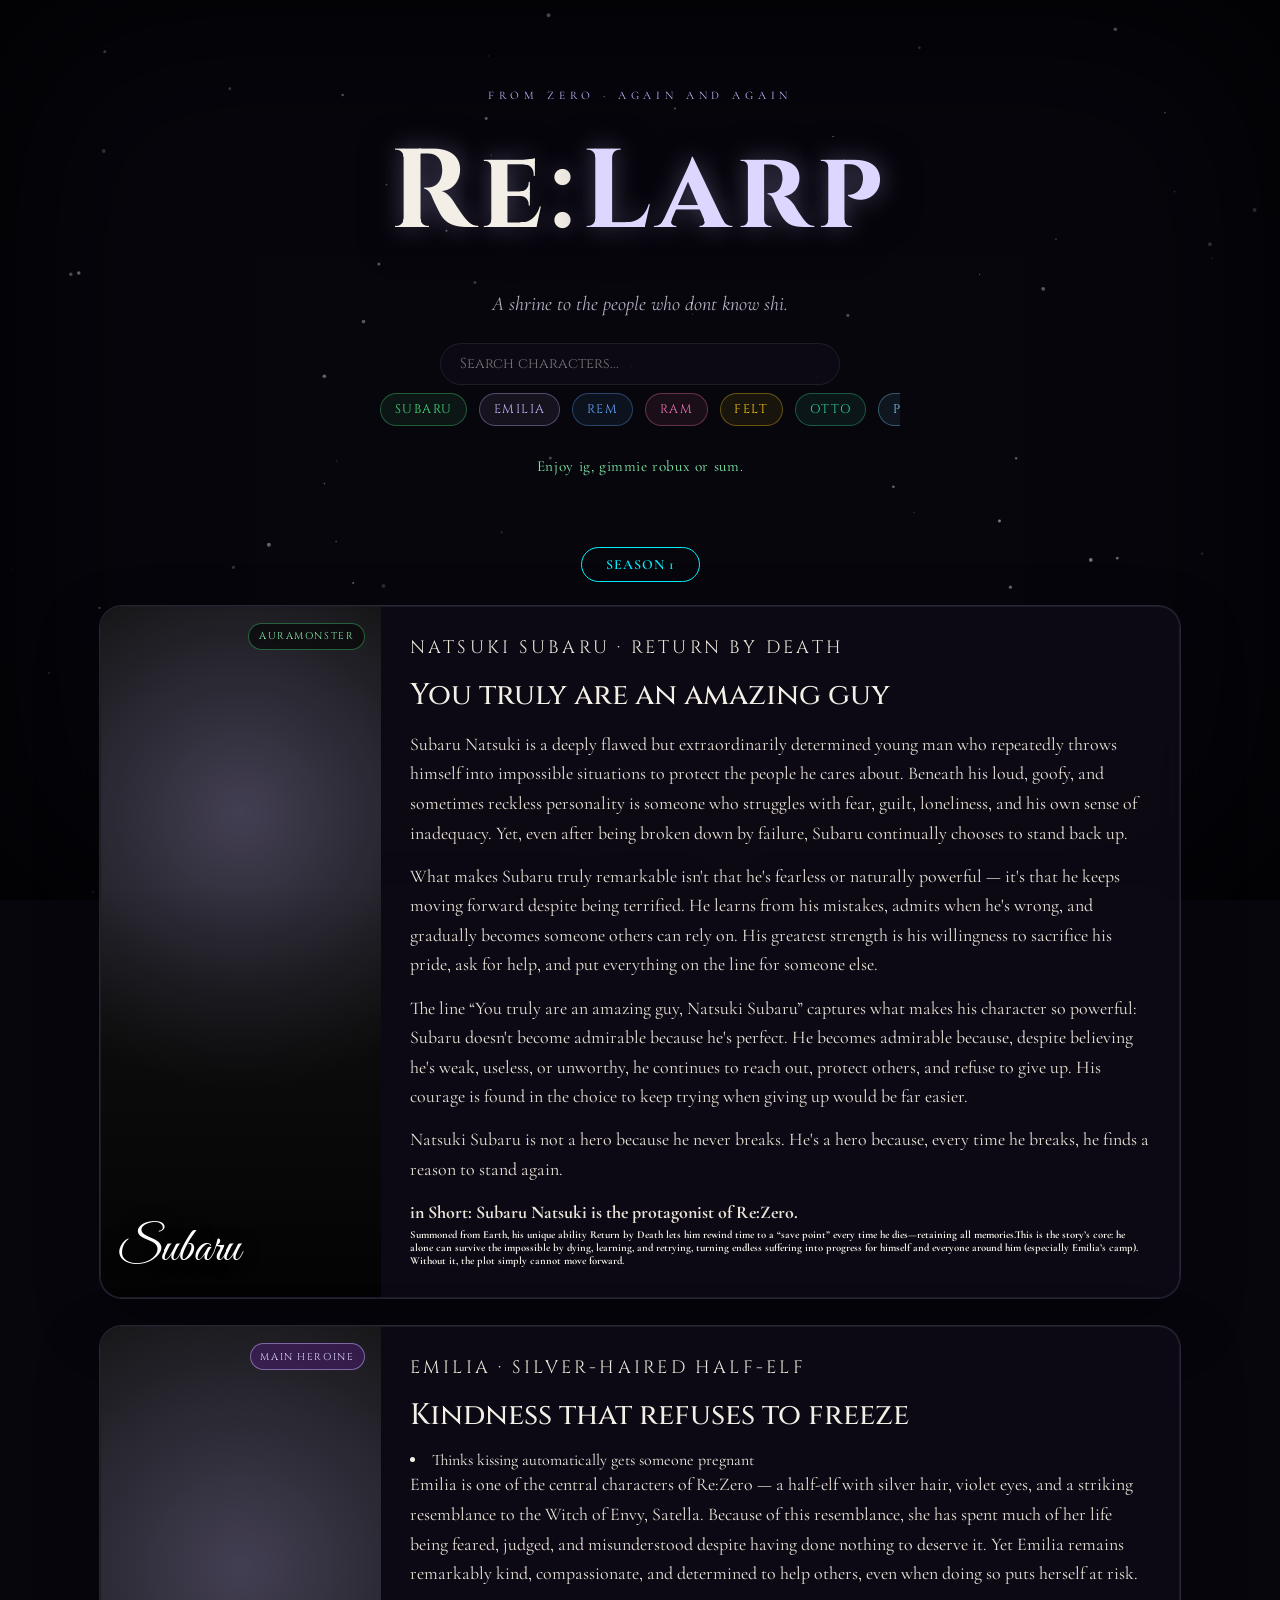
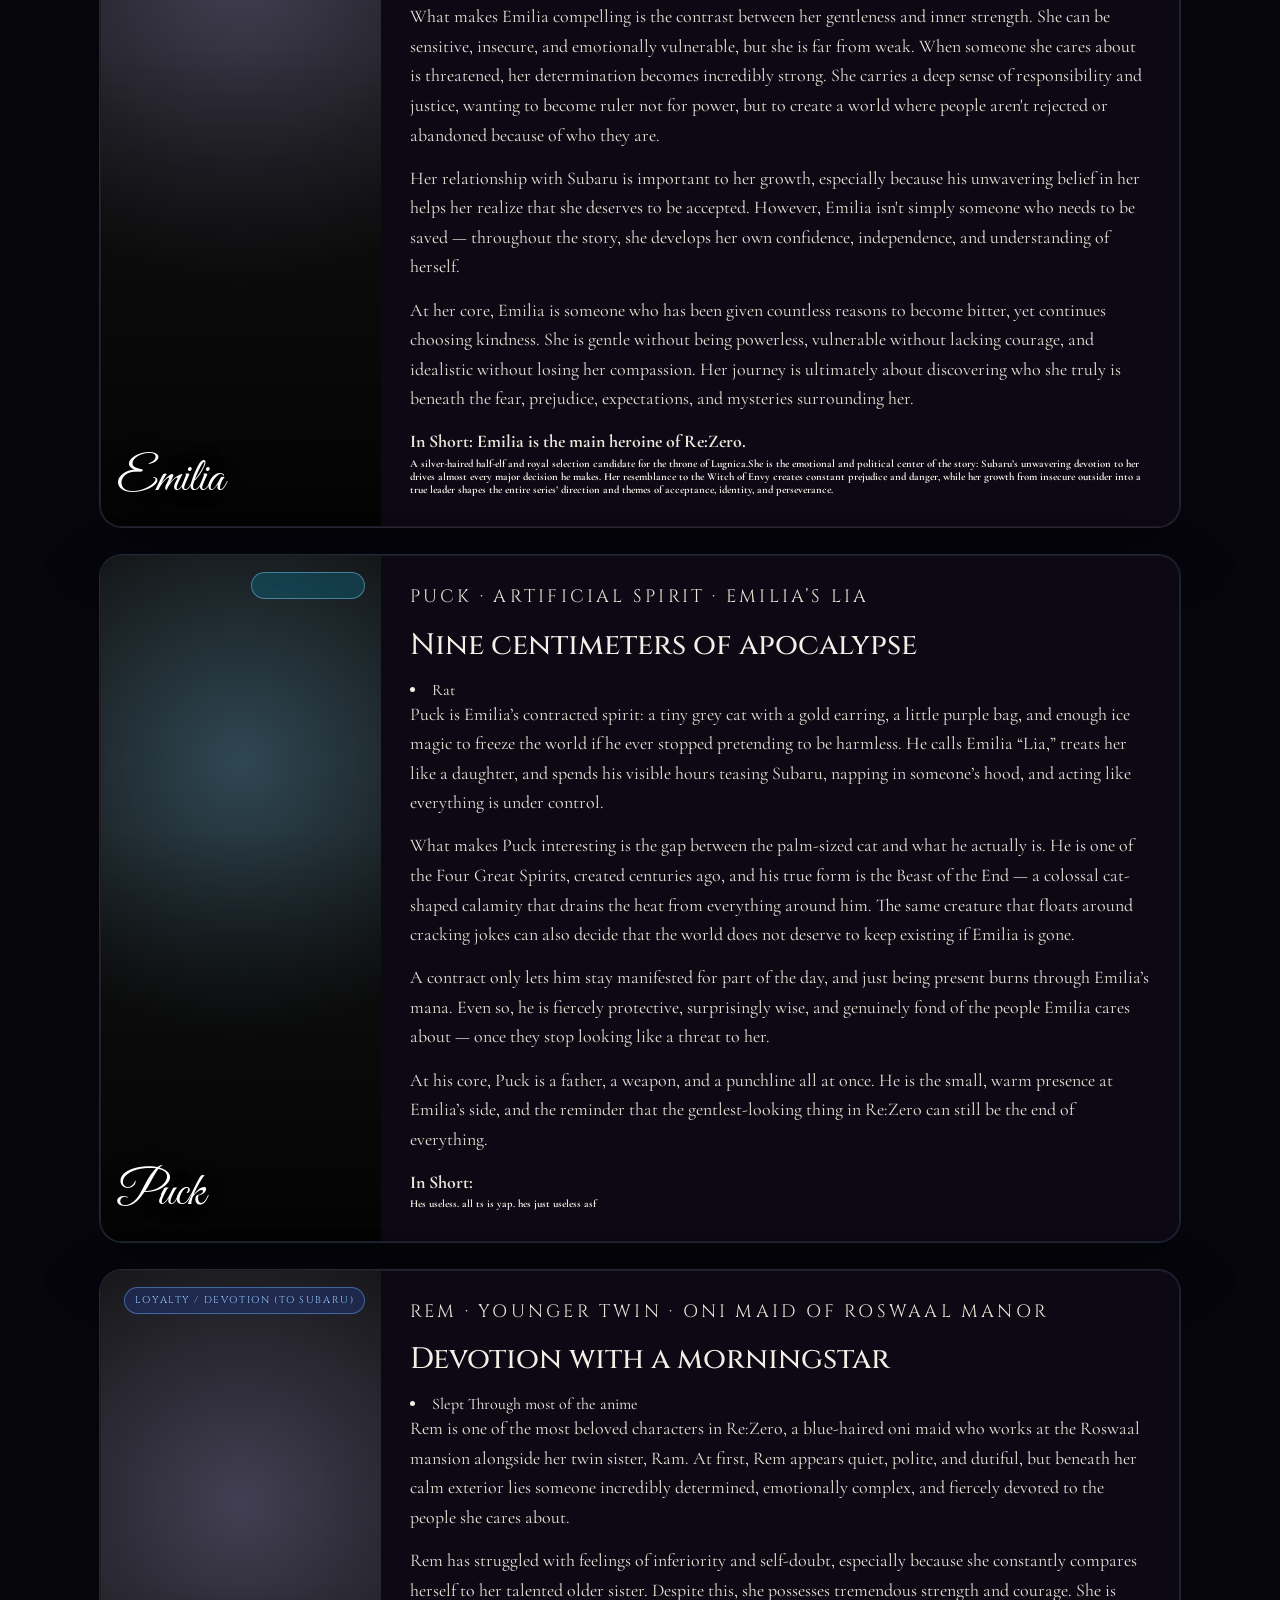
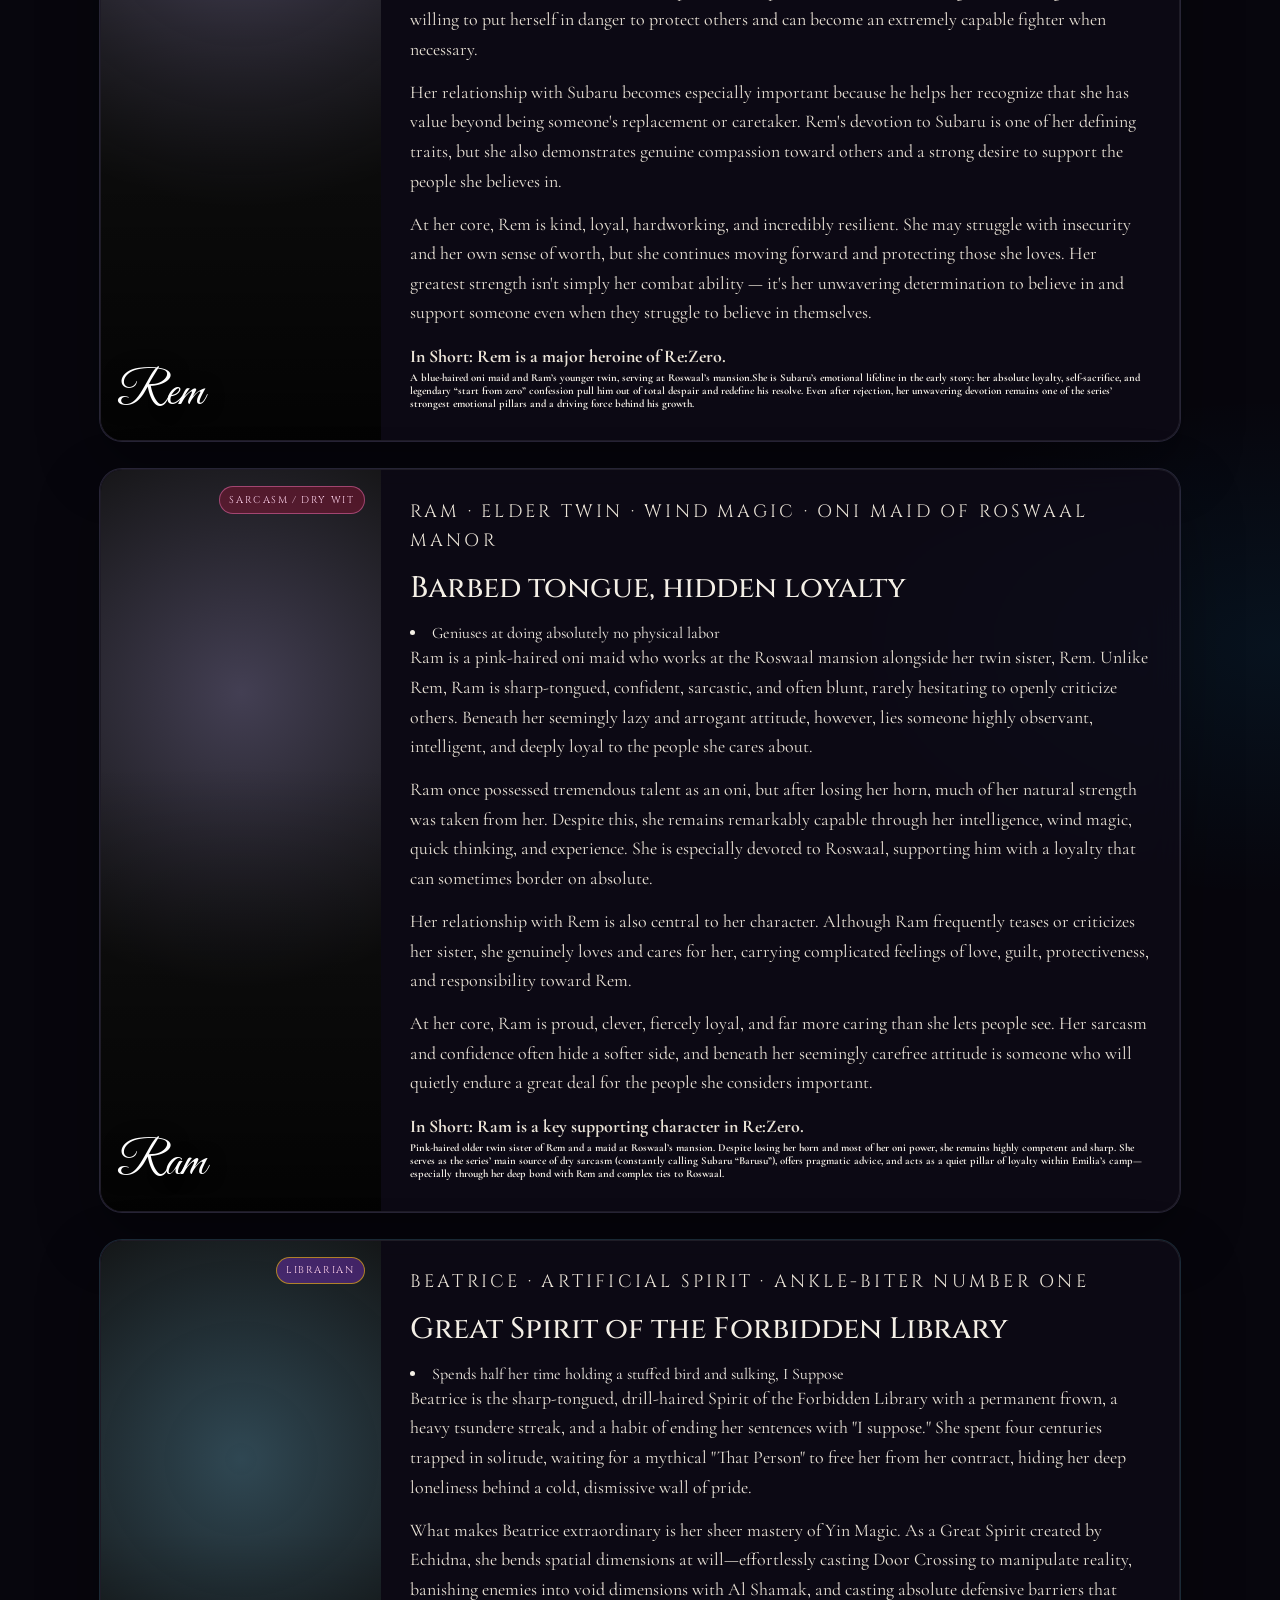
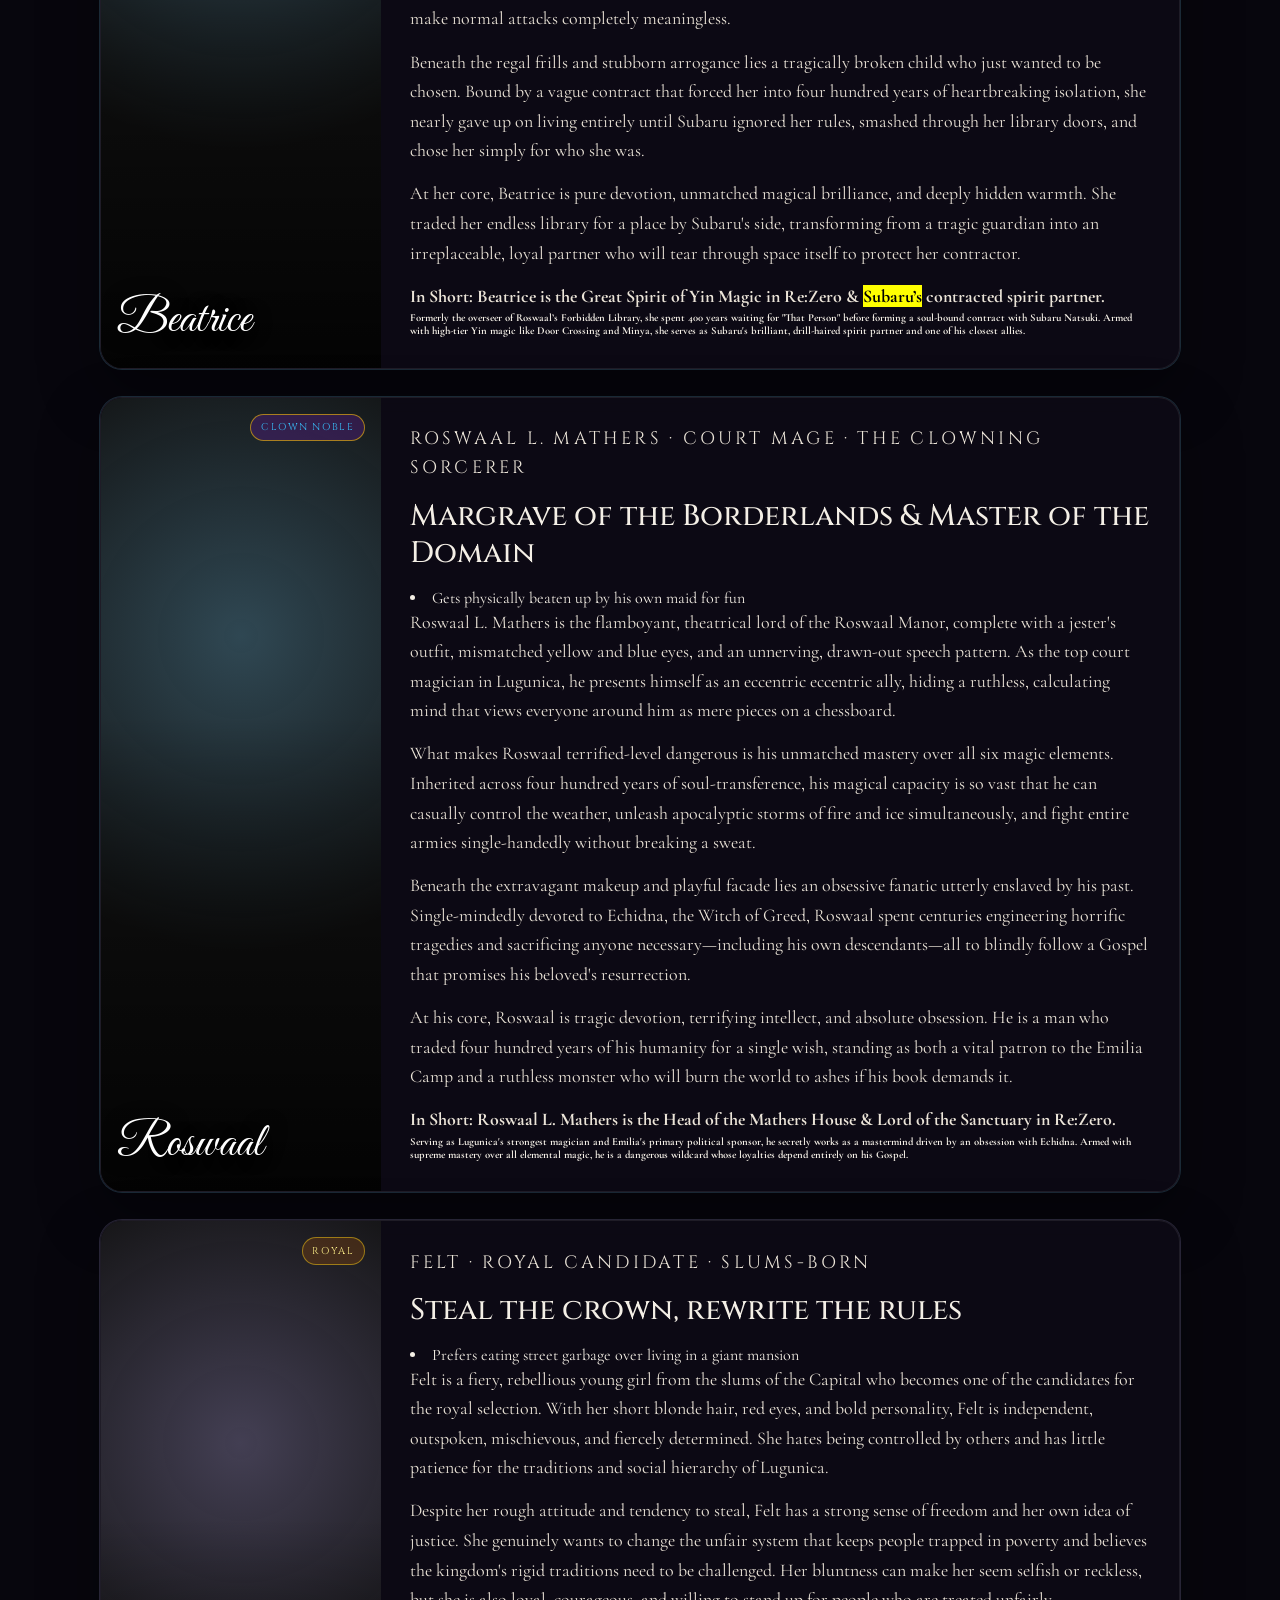
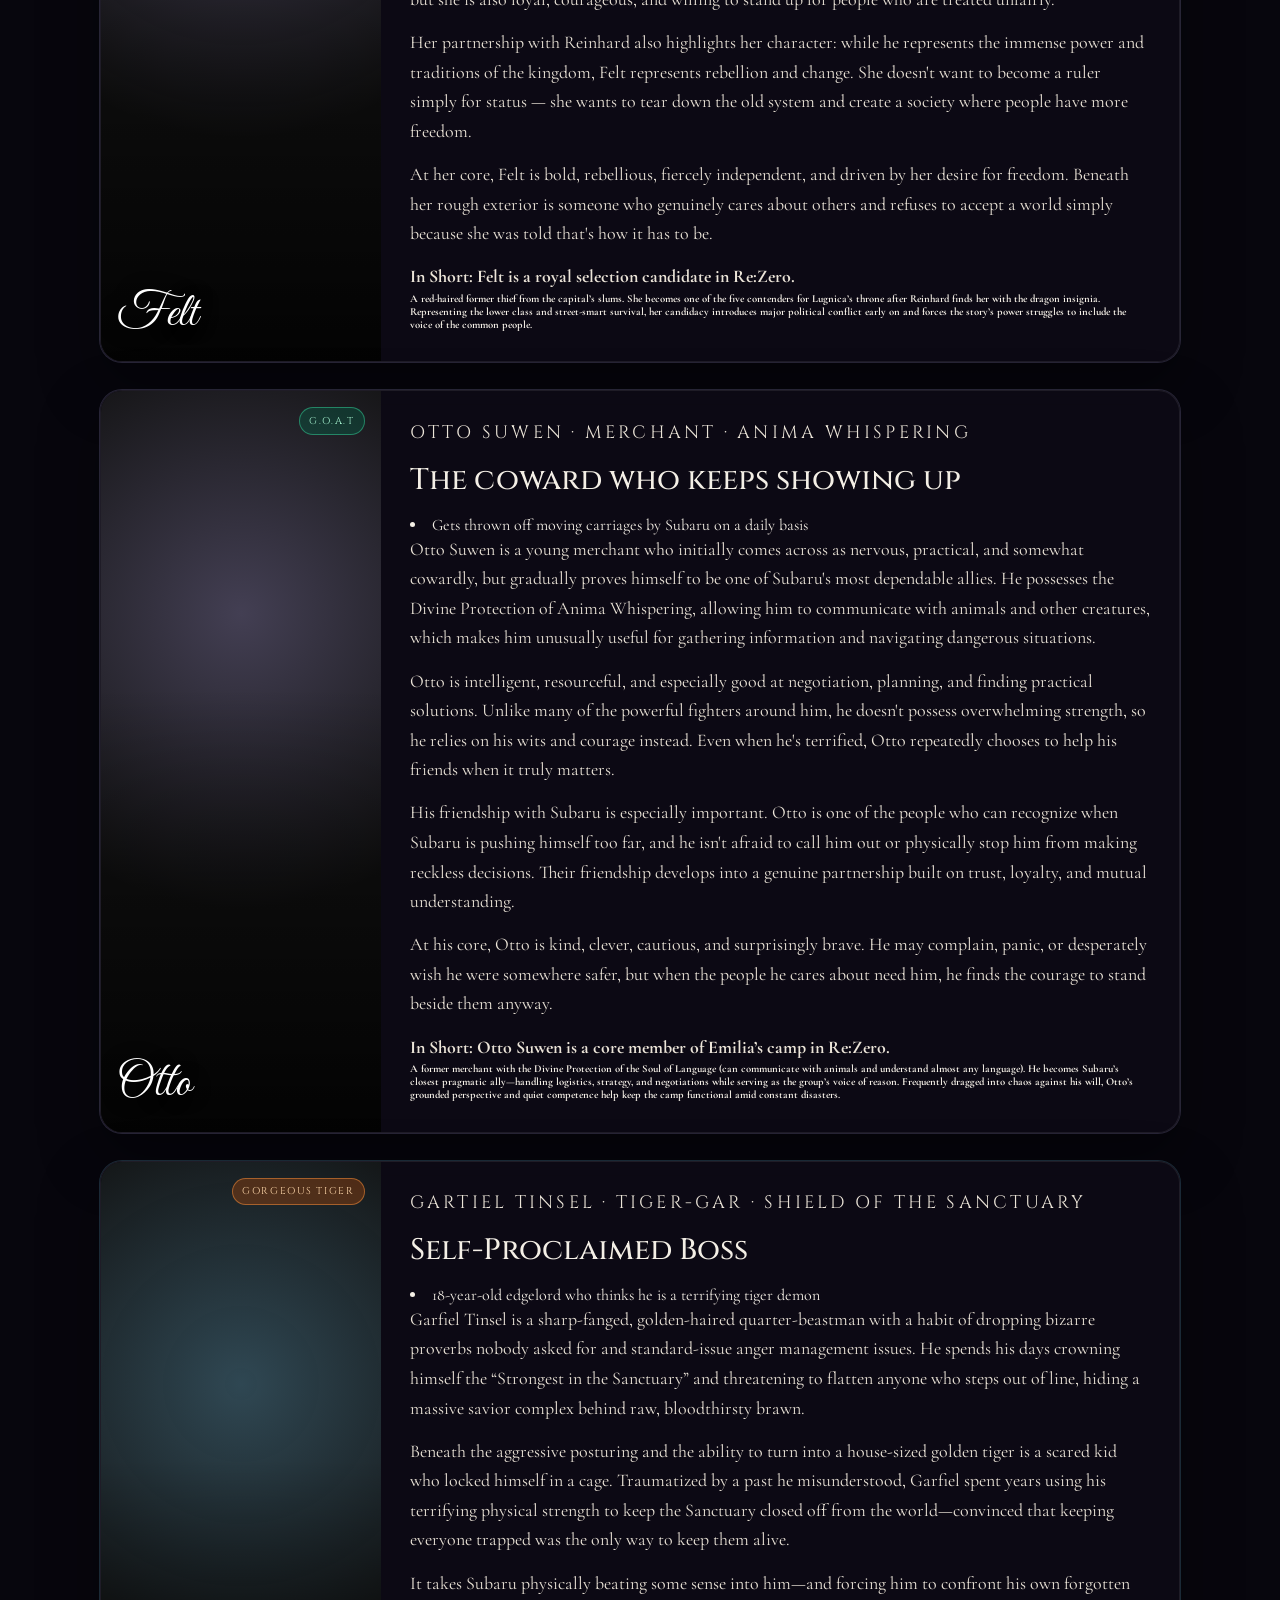
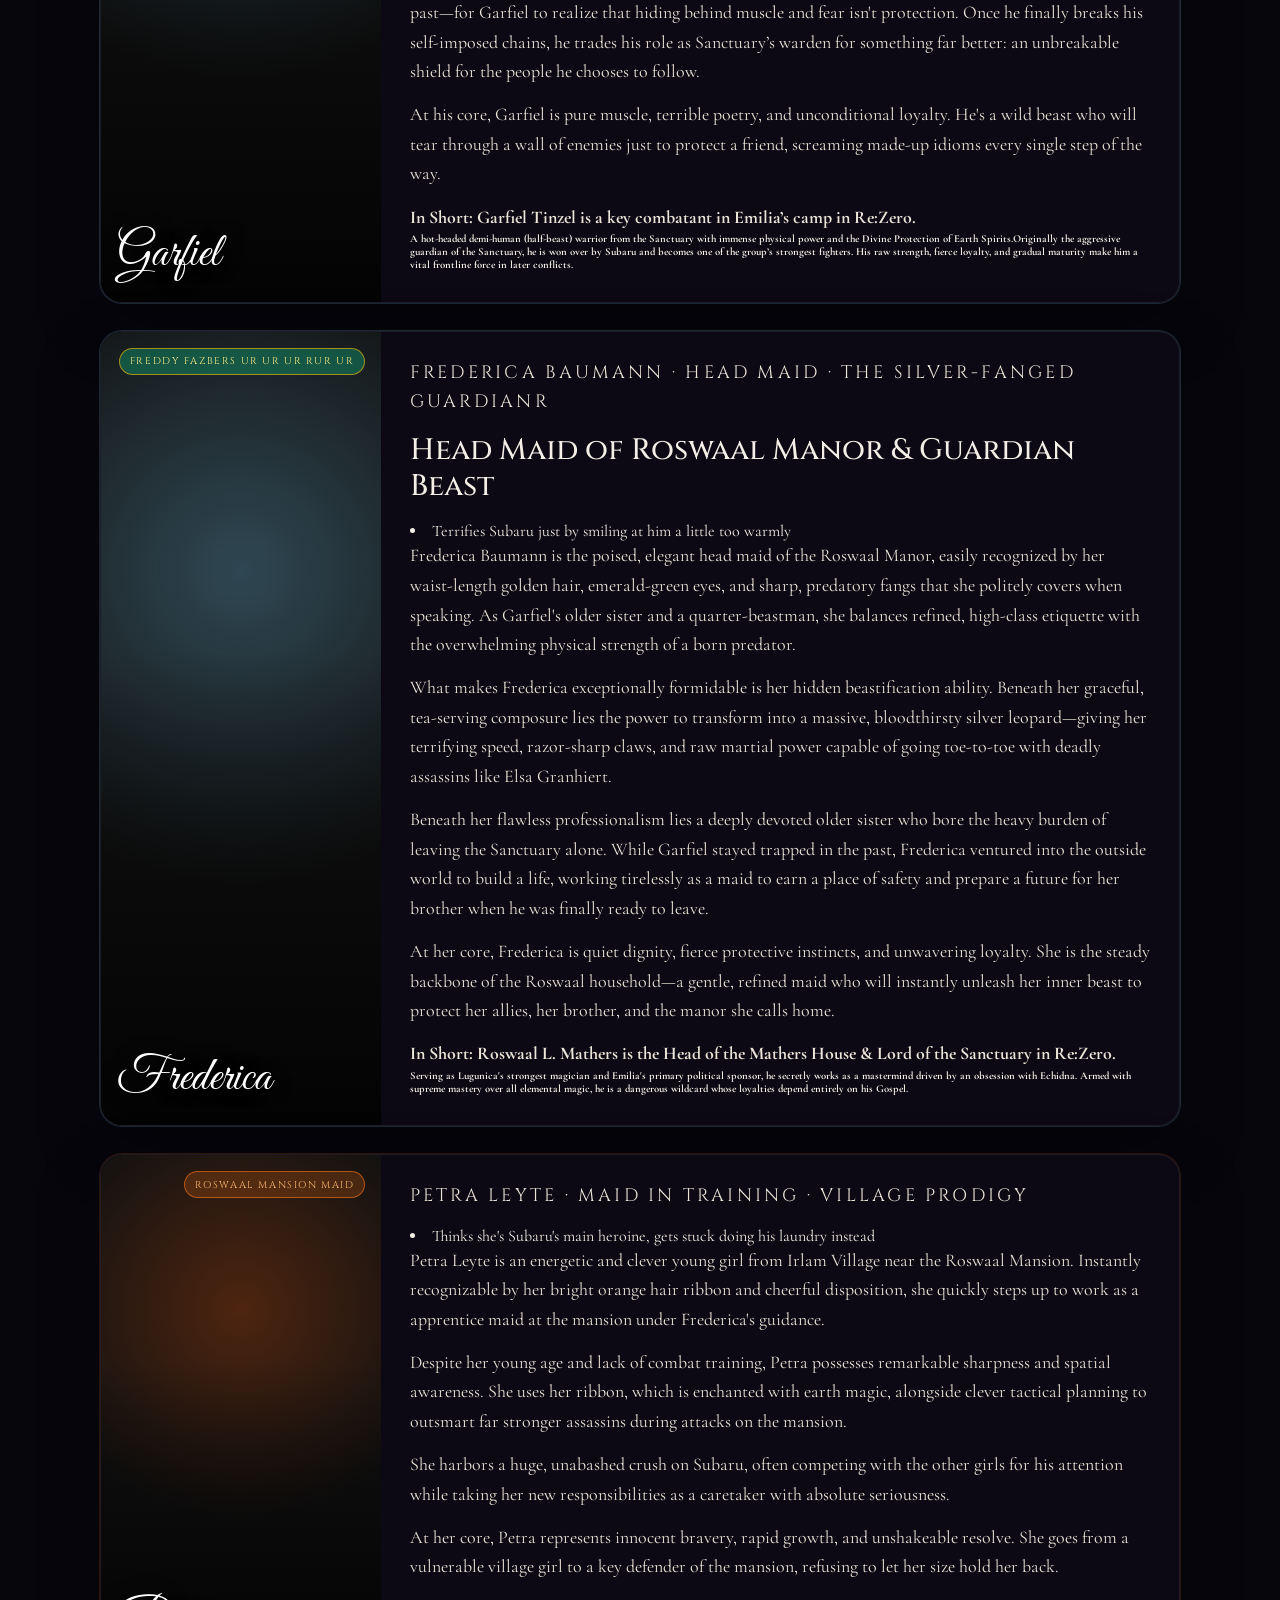
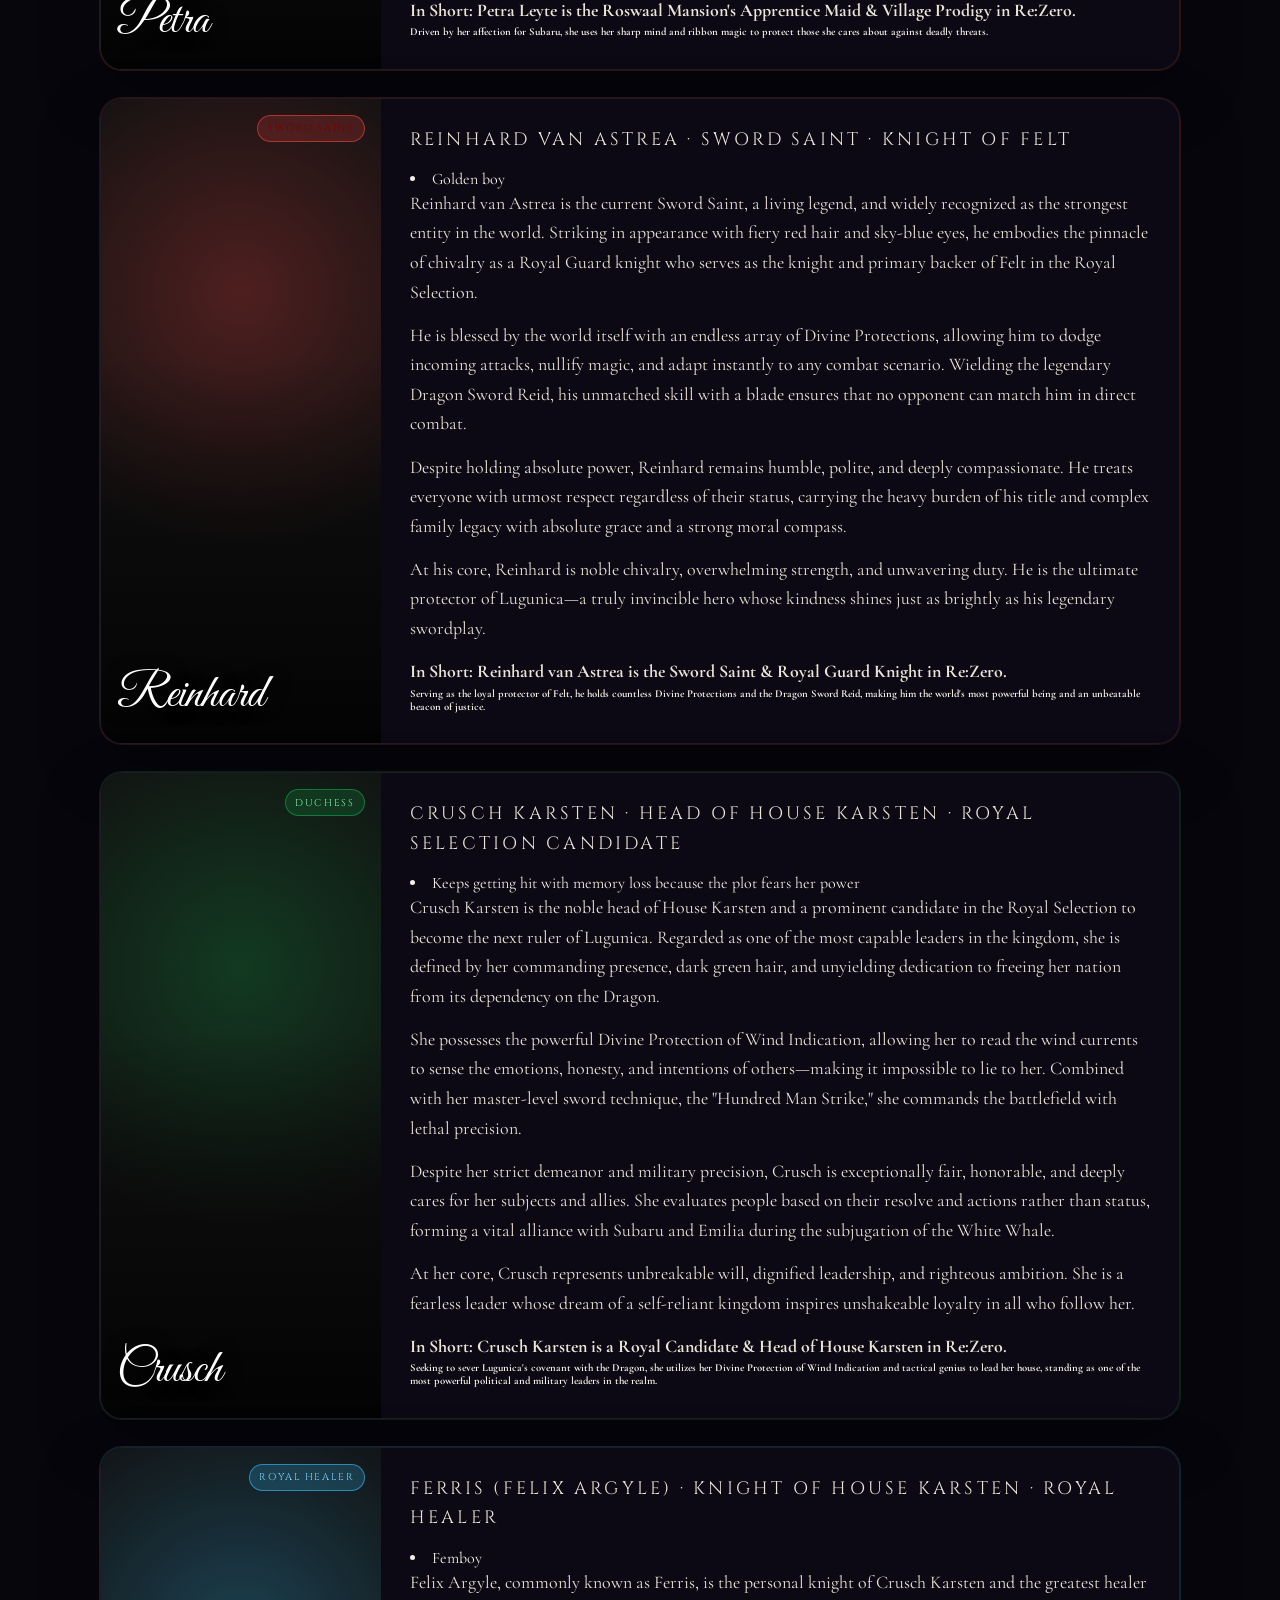
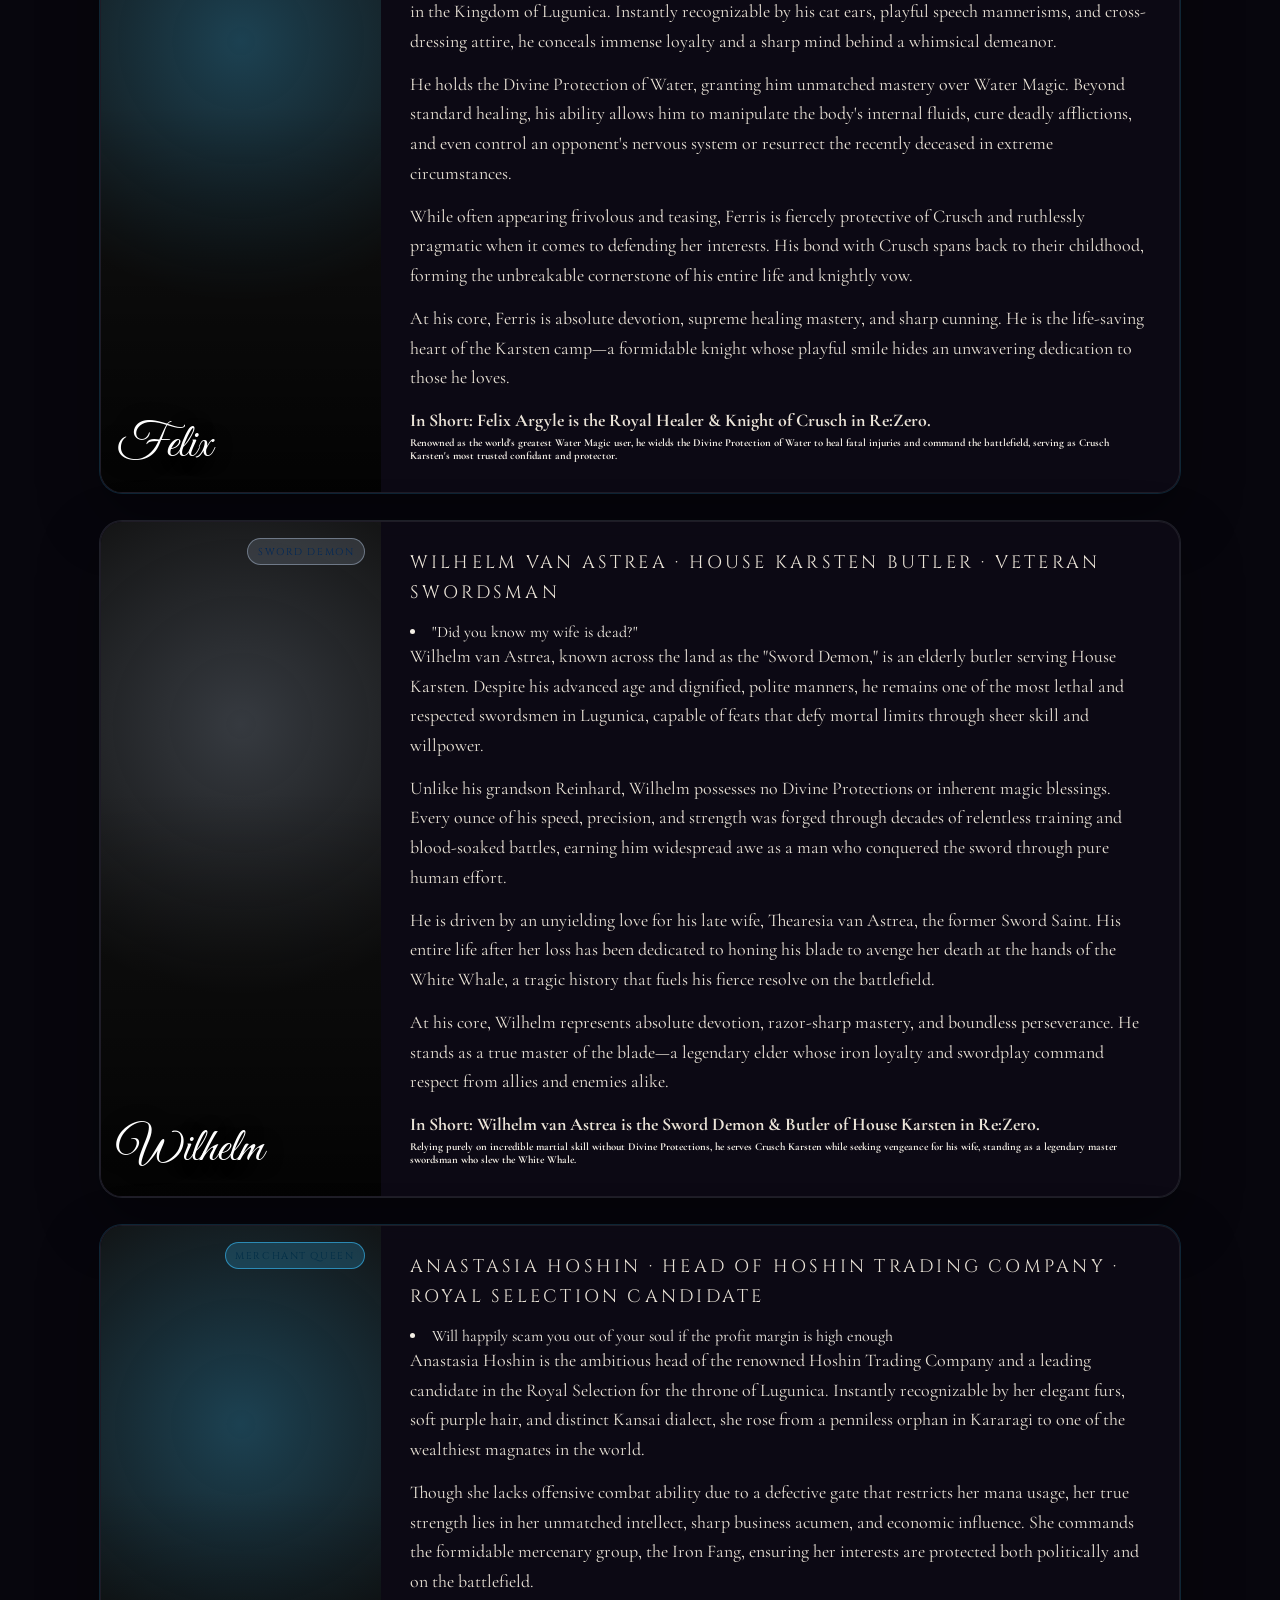
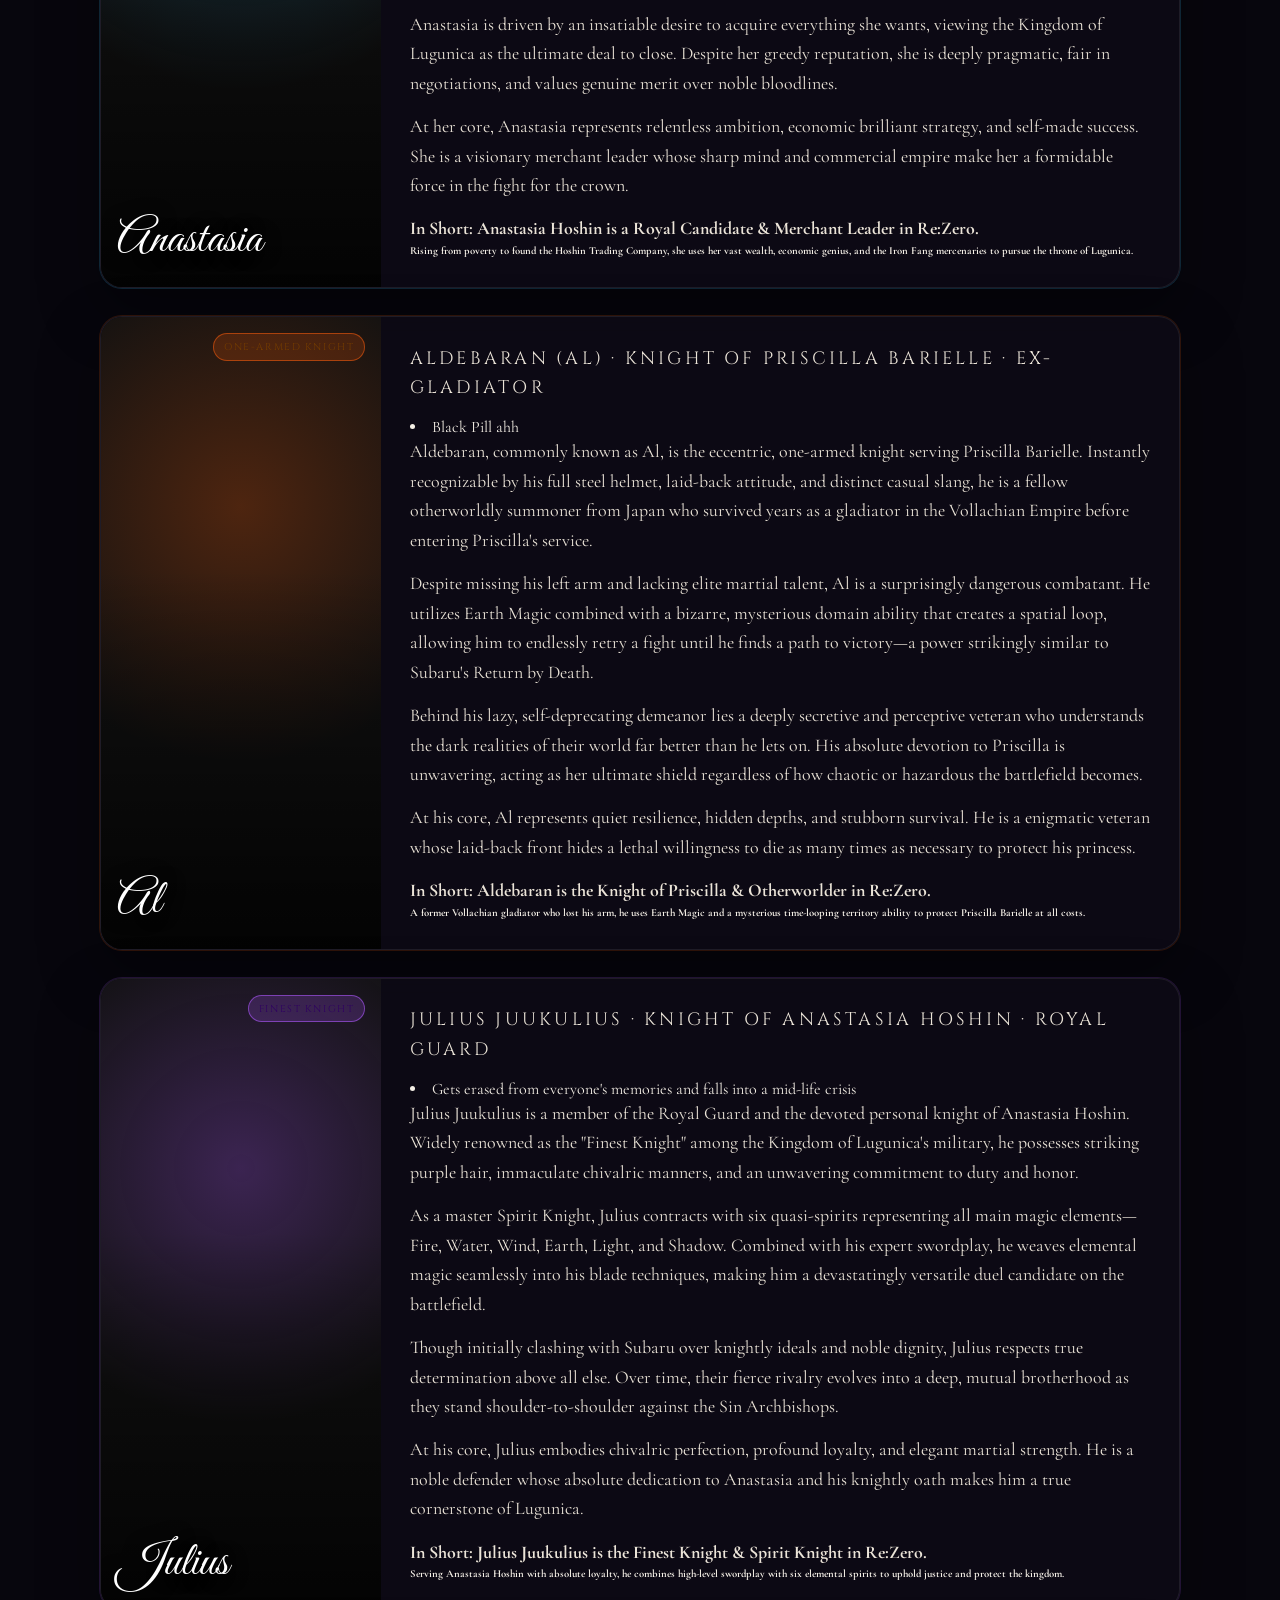
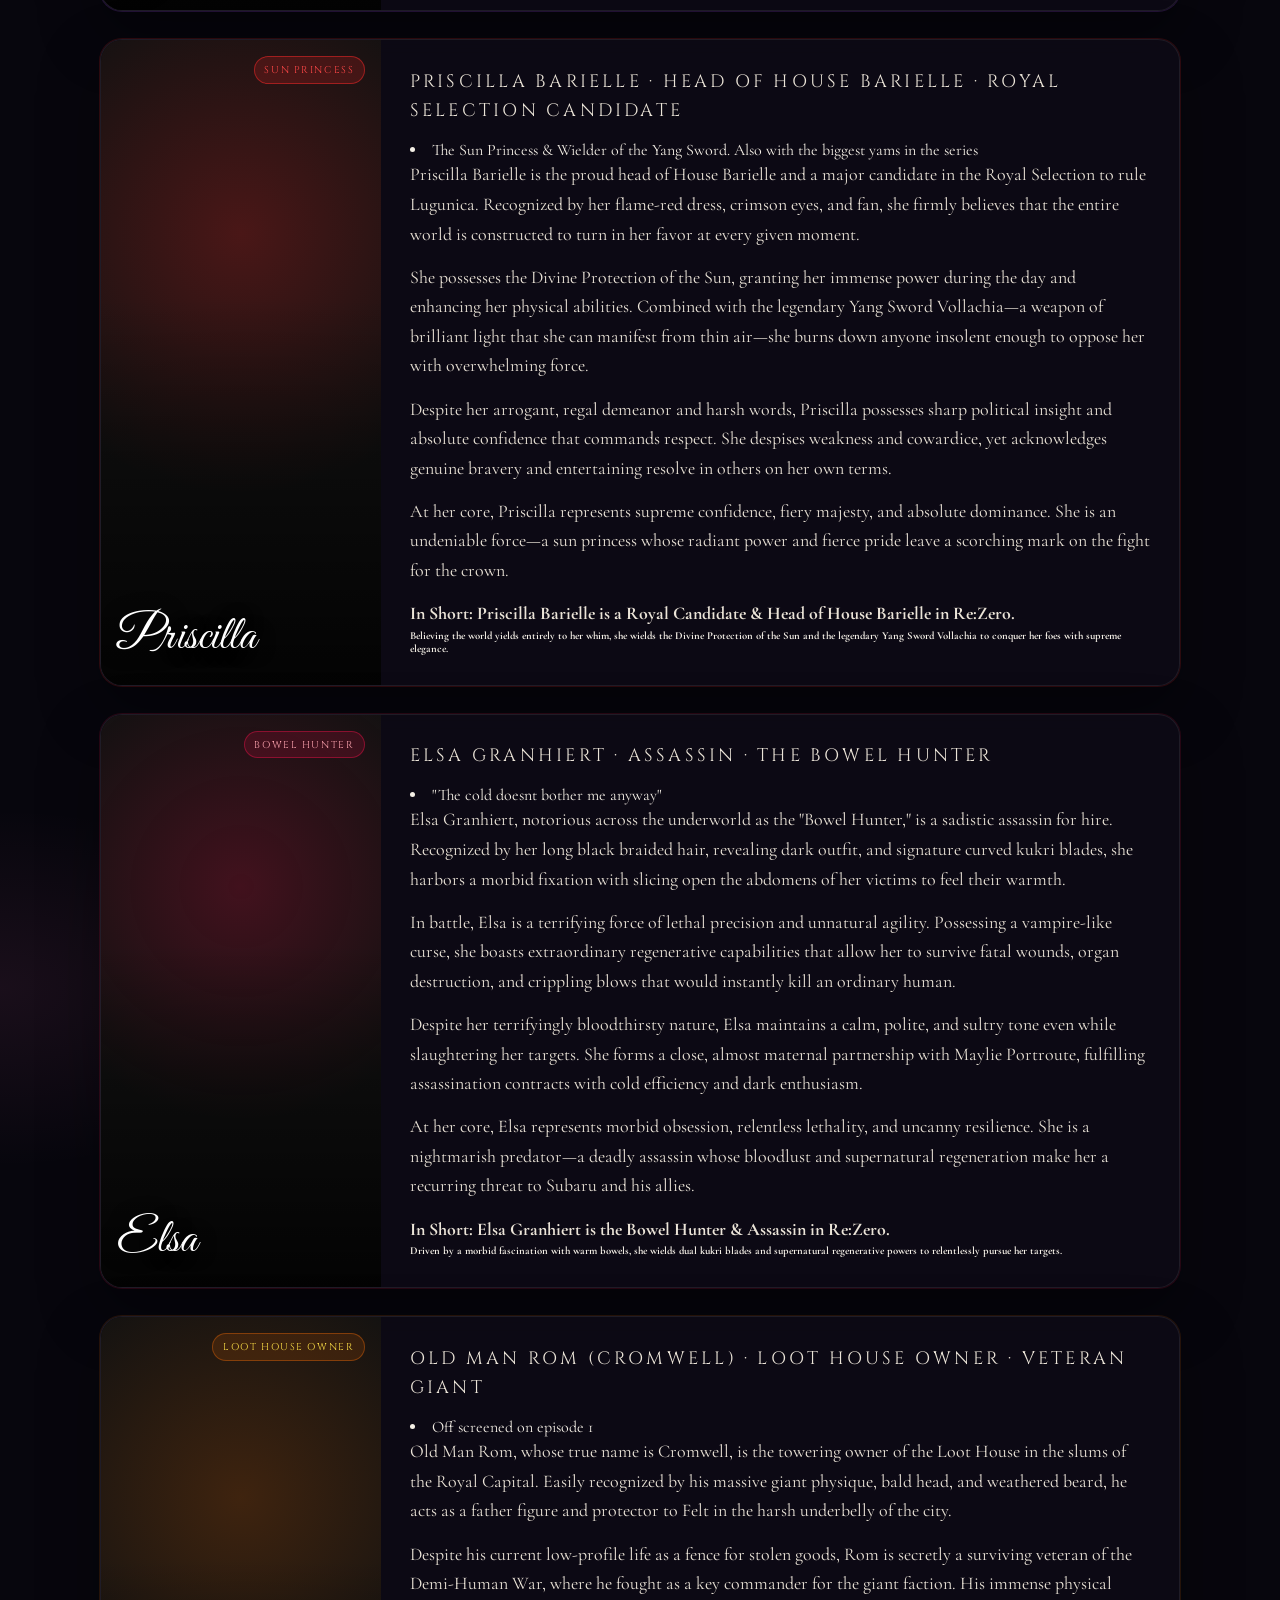
==== commit 25dd00a7: "Update season1.html" ====
--- a/season1.html
+++ b/season1.html
@@ -48,6 +48,11 @@
       <a href="#priscilla" style="--accent:#dc2626">Priscilla</a>
       <a href="#elsa" style="--accent:#be123c">Elsa</a>
       <a href="#rom" style="--accent:#b45309">Rom</a>
+      <a href="#mimi" style="--accent:#7dd3fc">Mimi</a>
+      <a href="#hetaro" style="--accent:#7dd3fc">Hetaro</a>
+      <a href="#tivey" style="--accent:#7dd3fc">Tivey</a>
+      <a href="#ricardo" style="--accent:#7dd3fc">Ricardo</a>
+      <a href="#kadomon" style="--accent:#7dd3fc">Kadomon</a>
     </nav>
     <p class="hint">Enjoy ig, gimmie robux or sum.</p>
   </header>
@@ -565,4 +570,4 @@
   <script src="script.js"></script>
 </body>
 </body>
-</html>+</html>
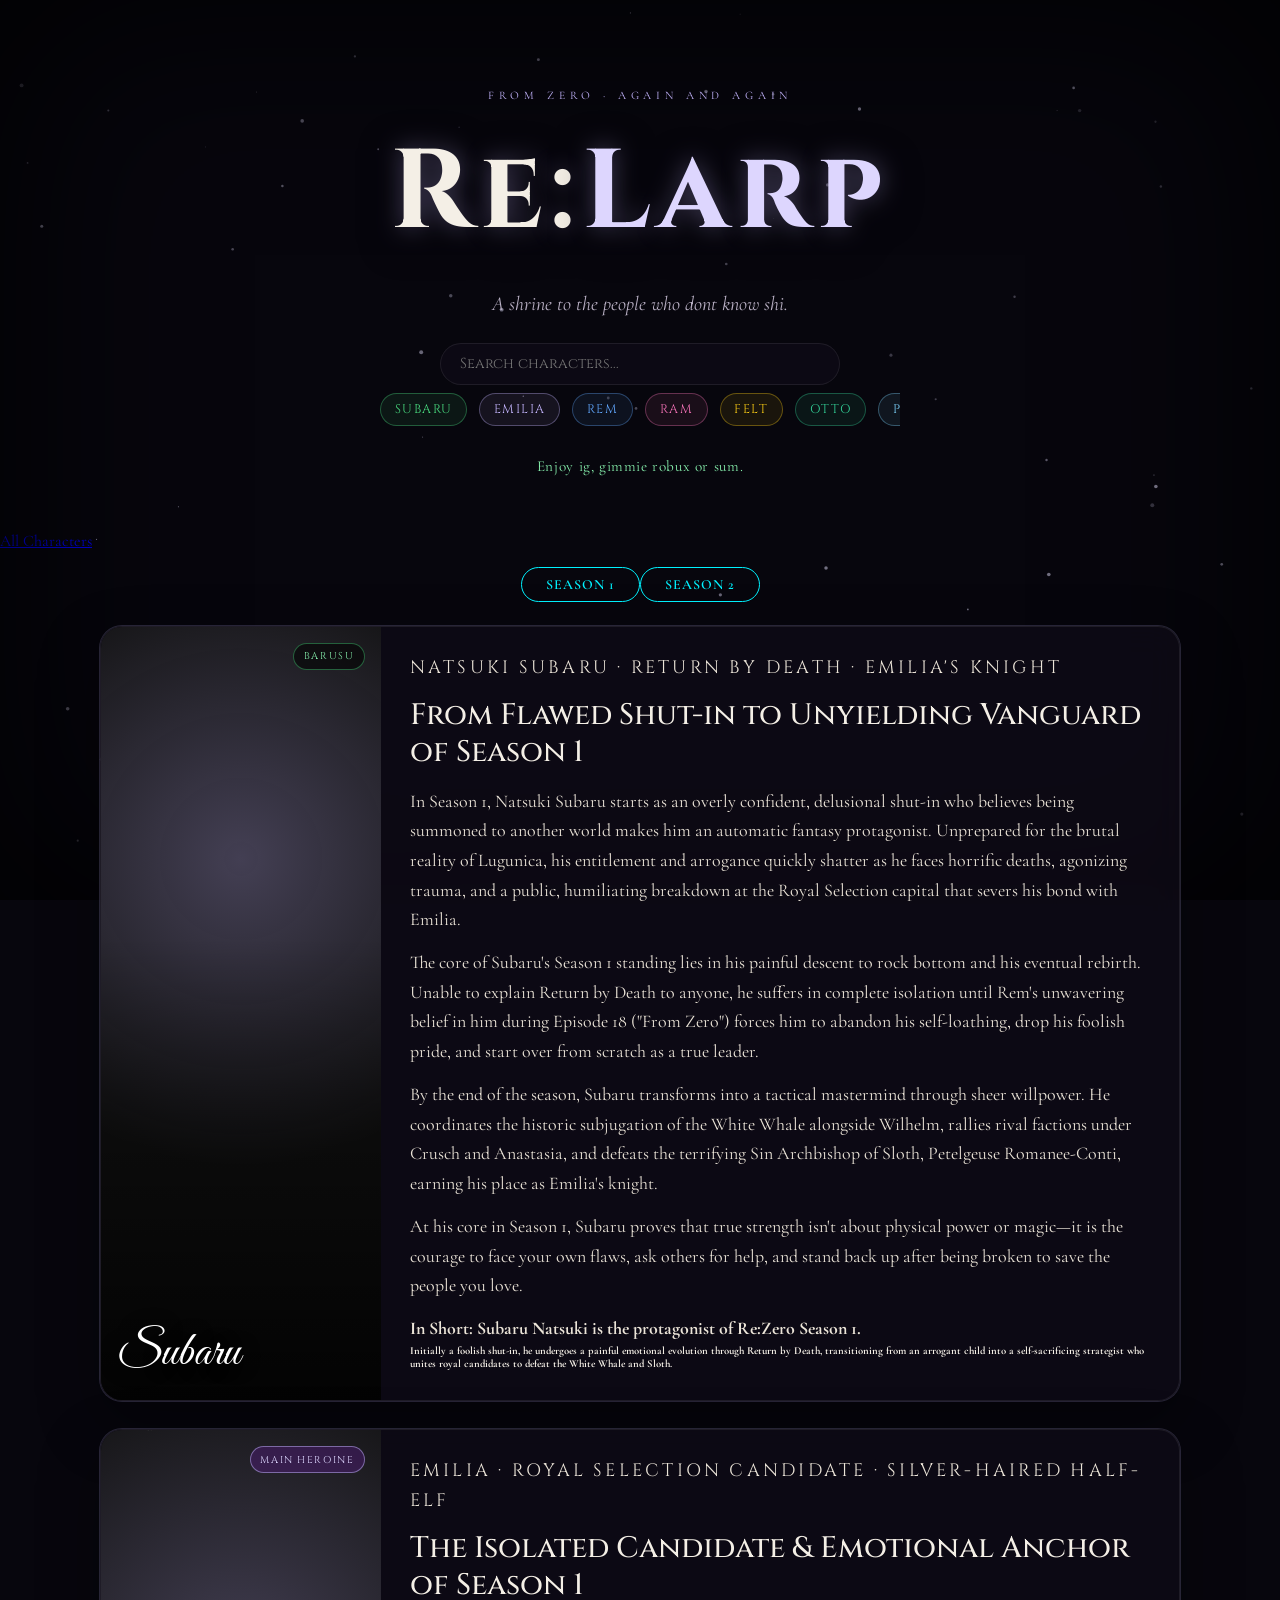
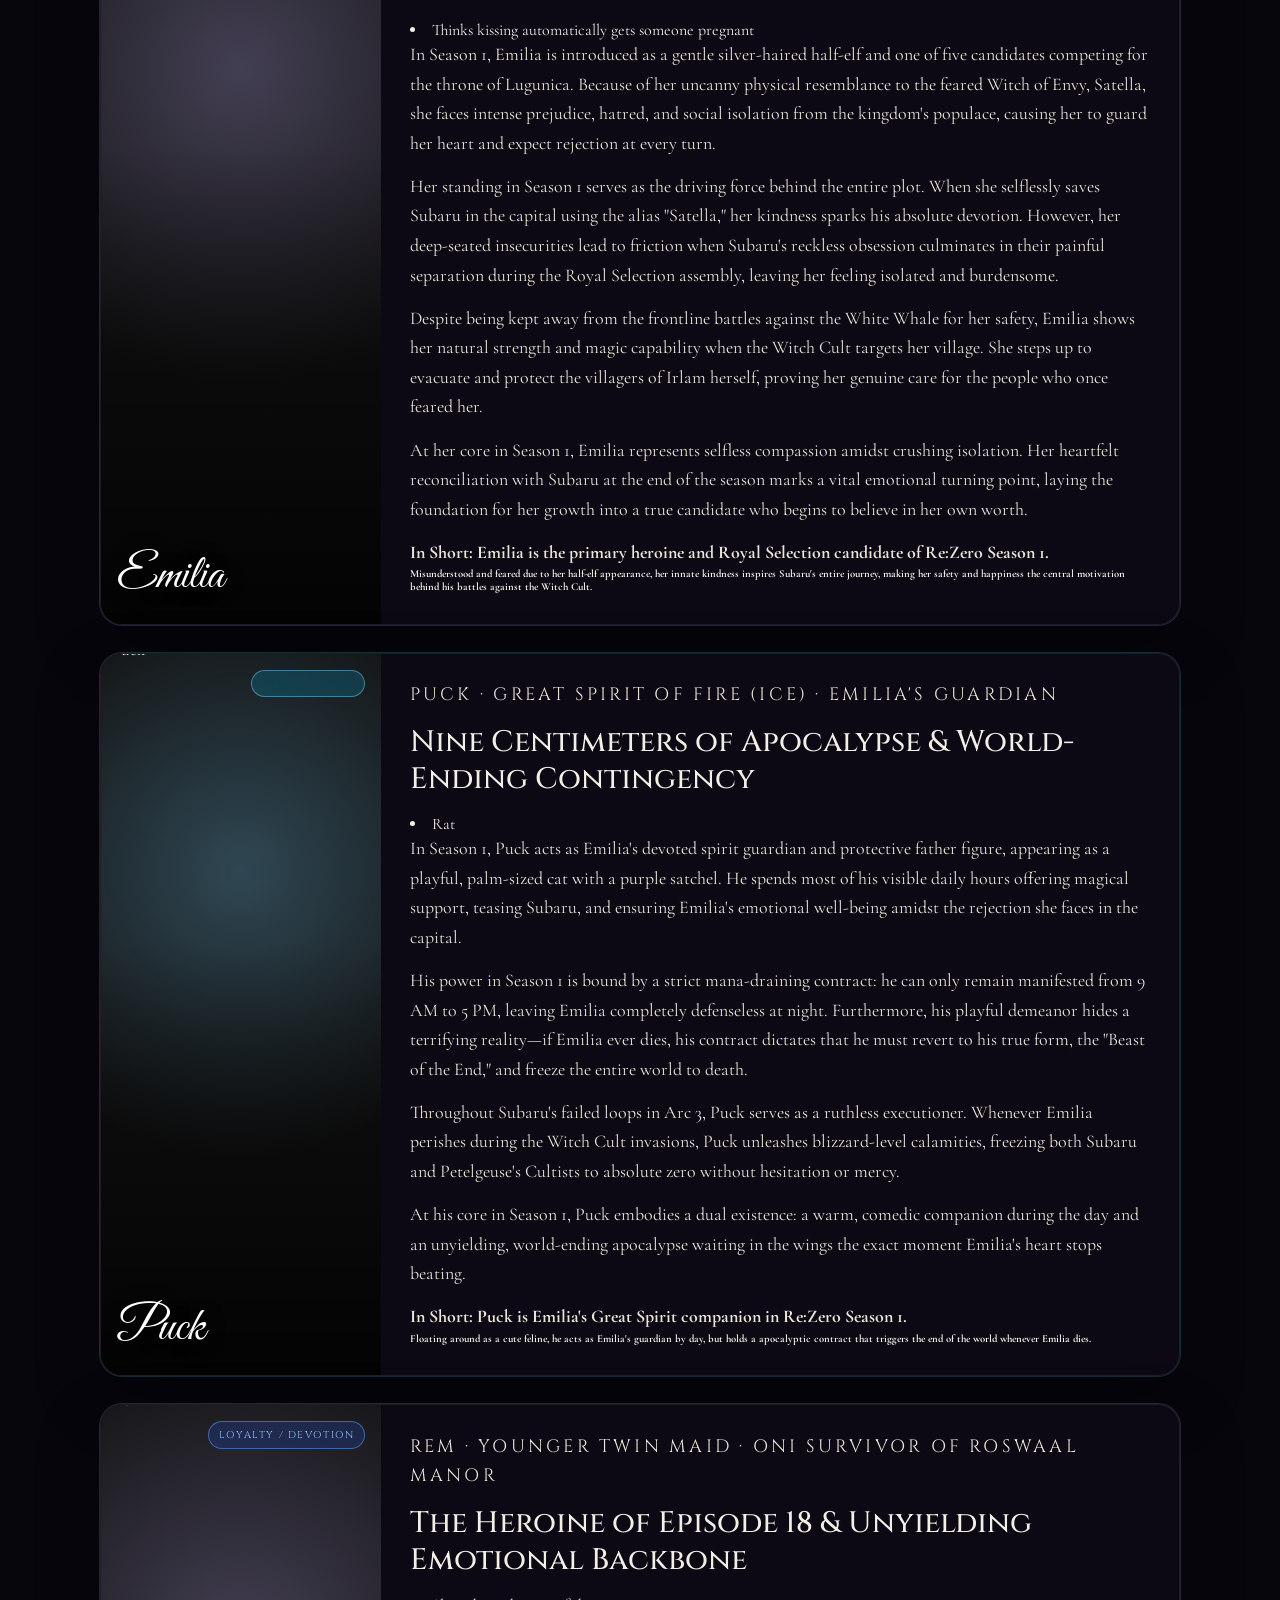
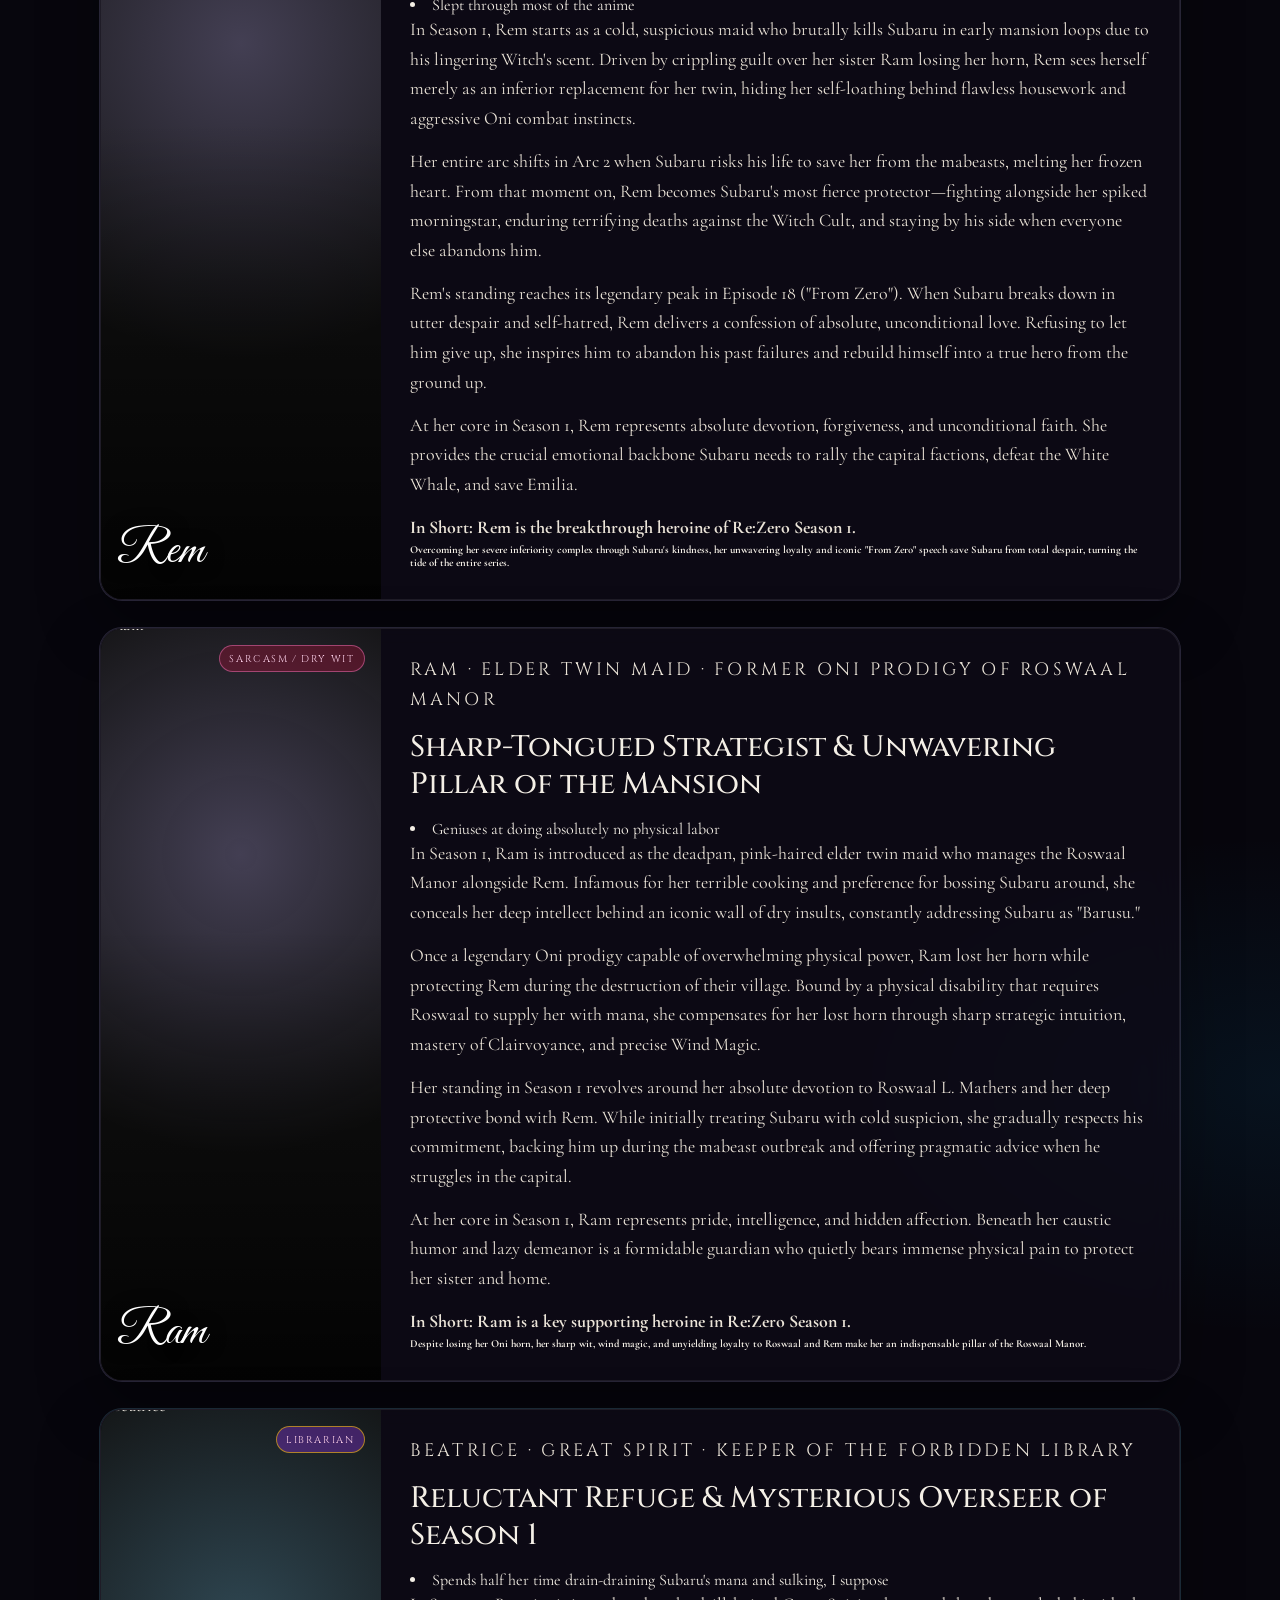
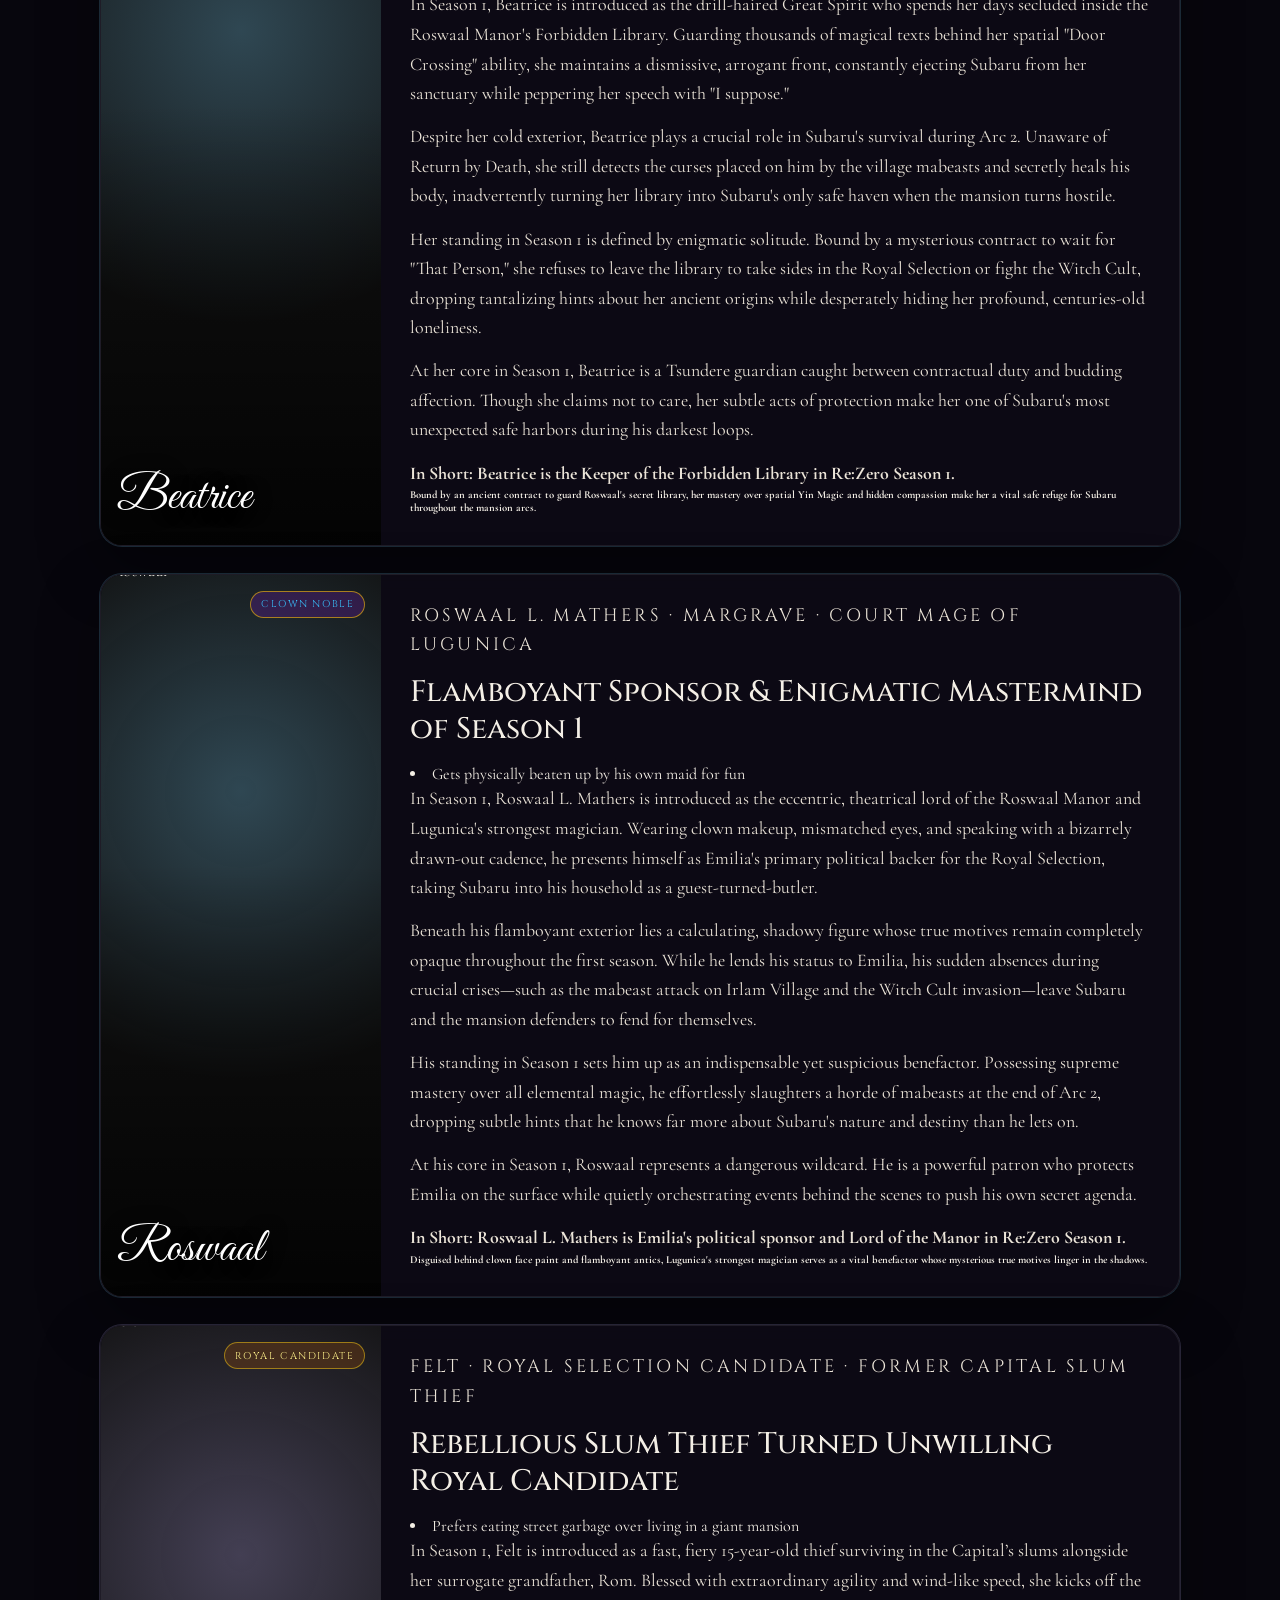
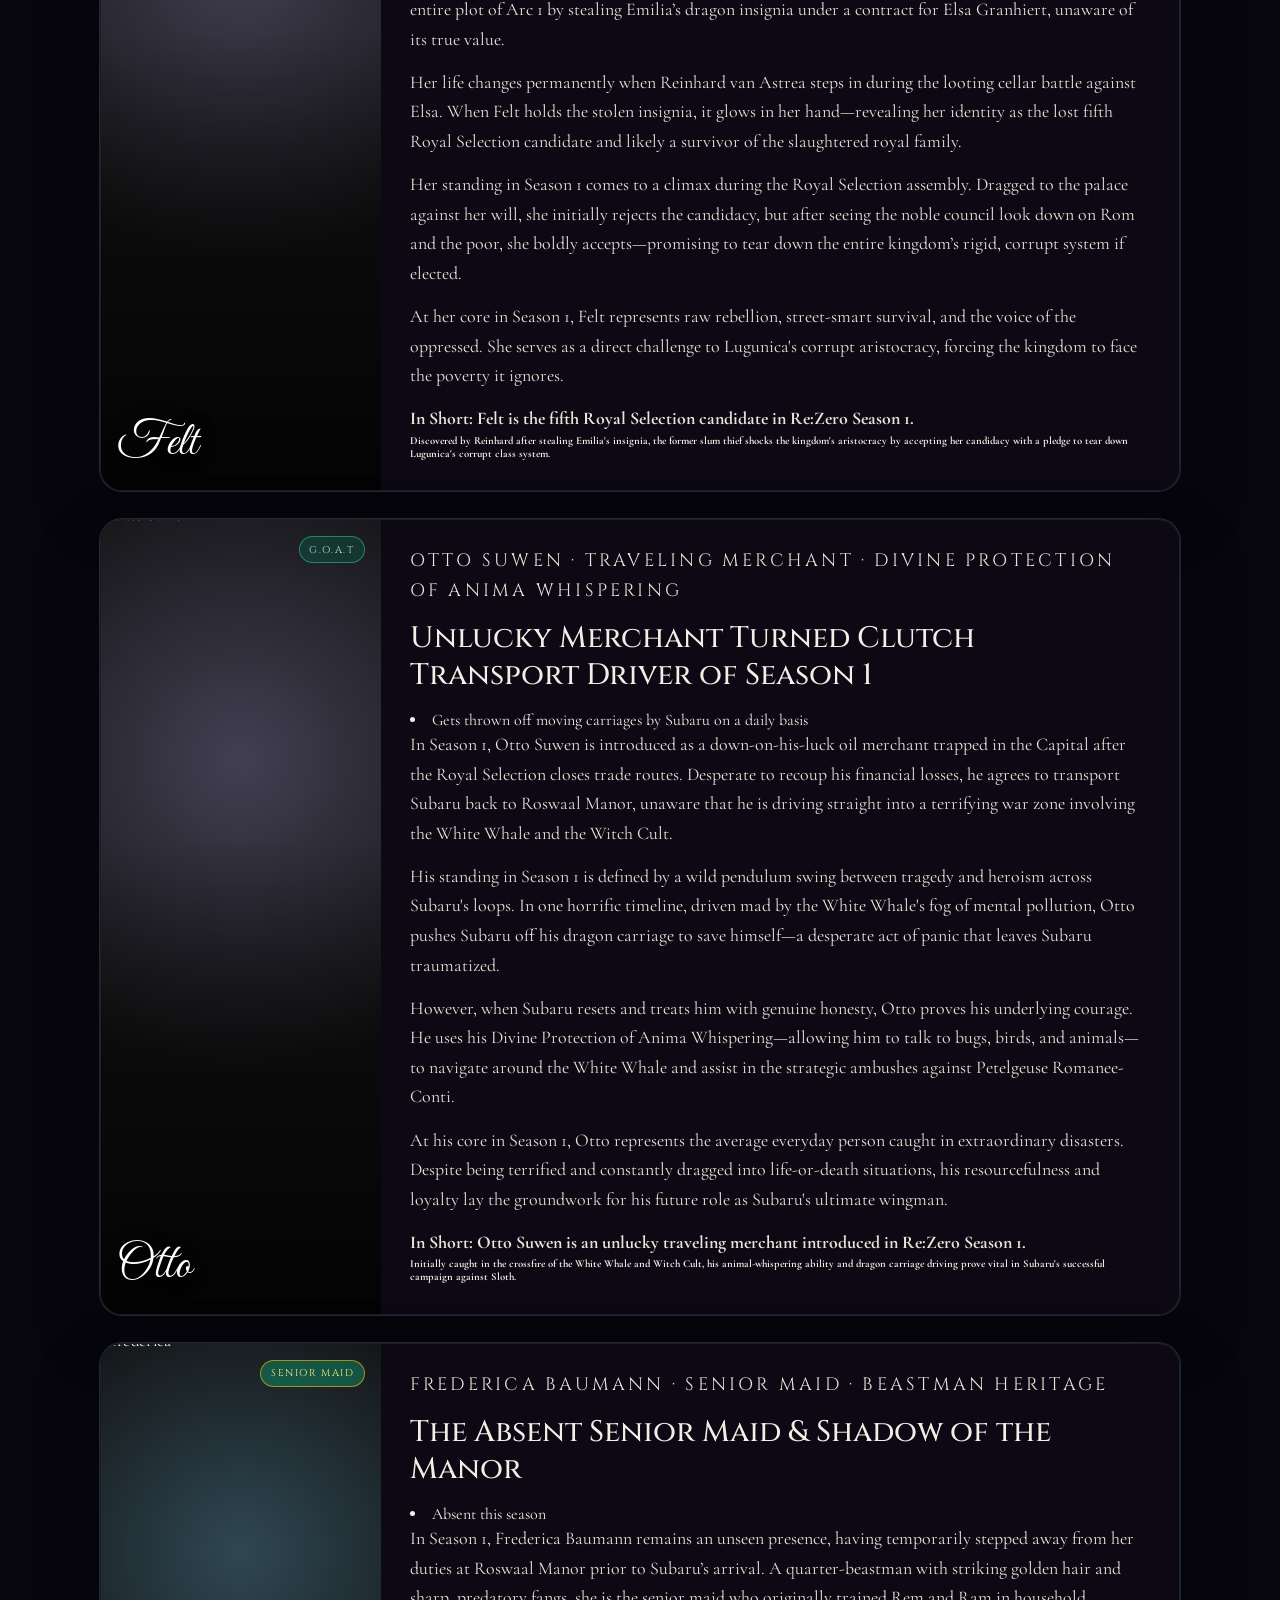
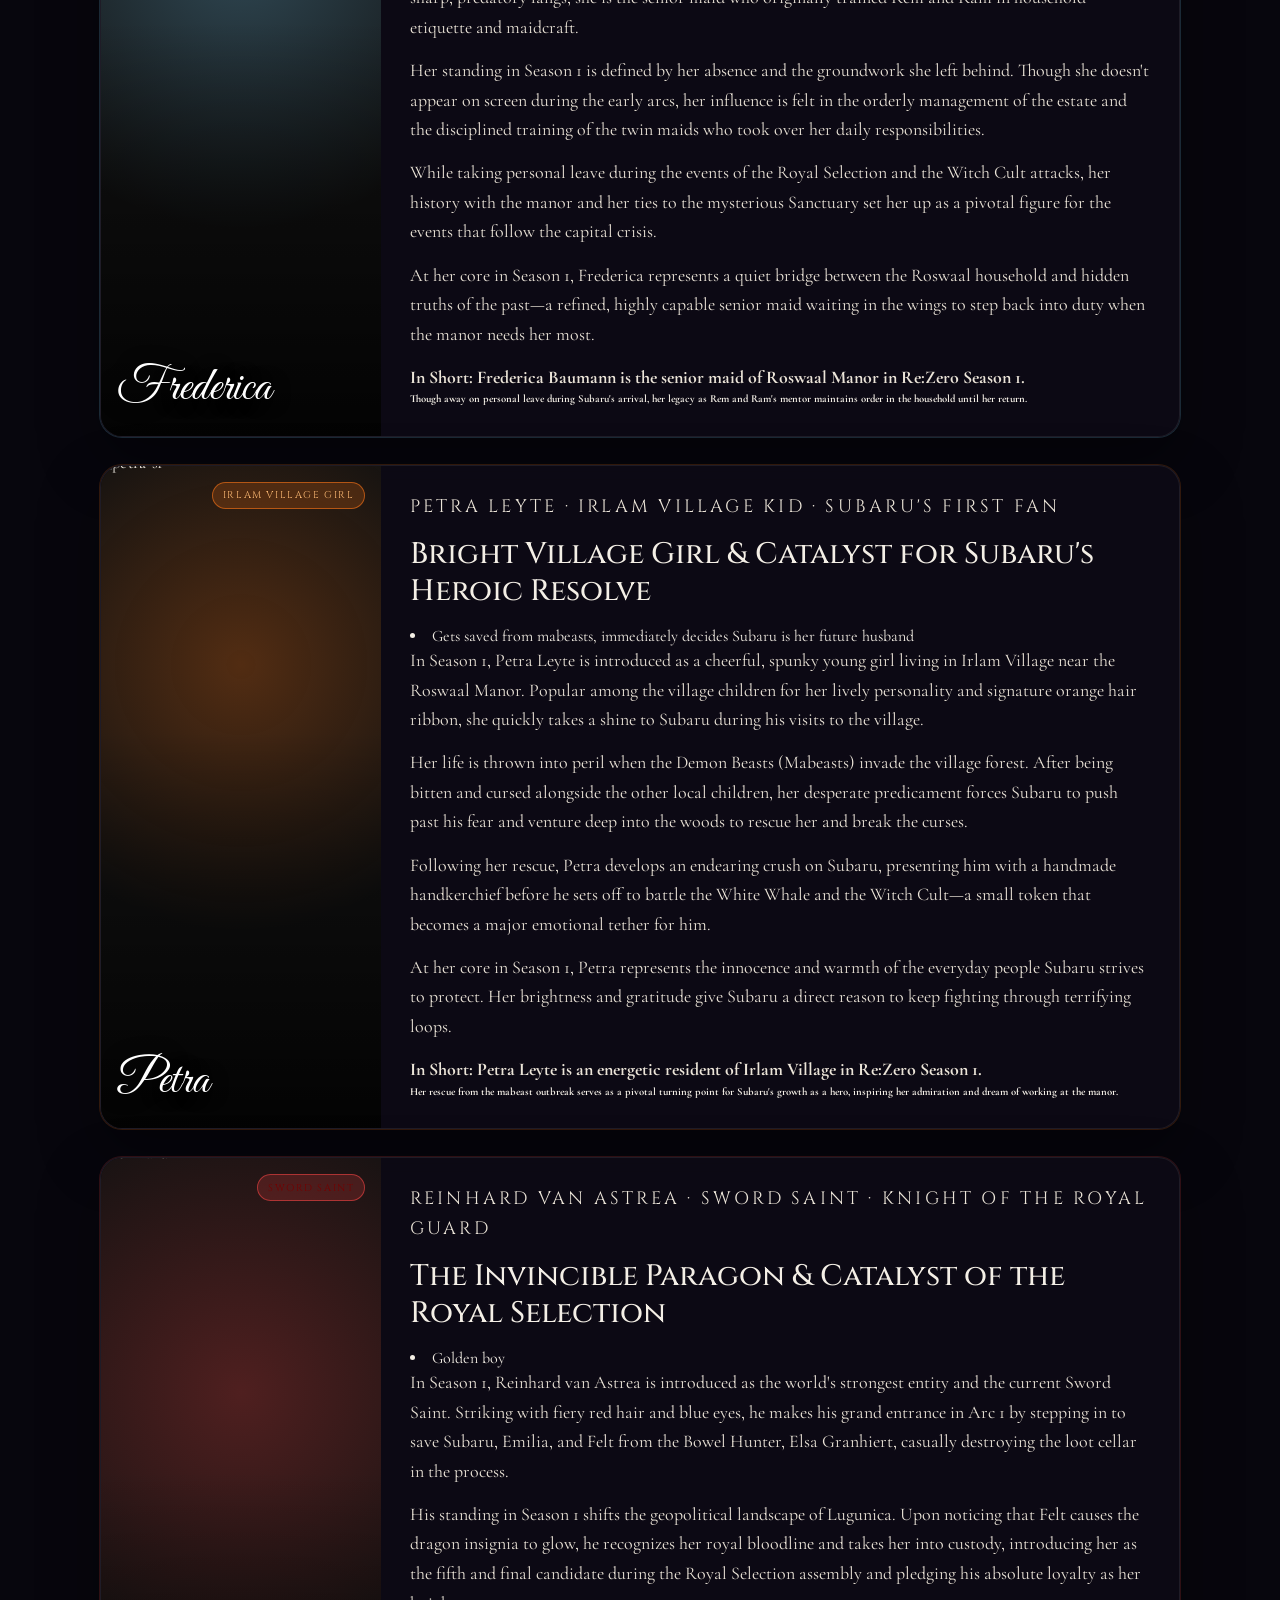
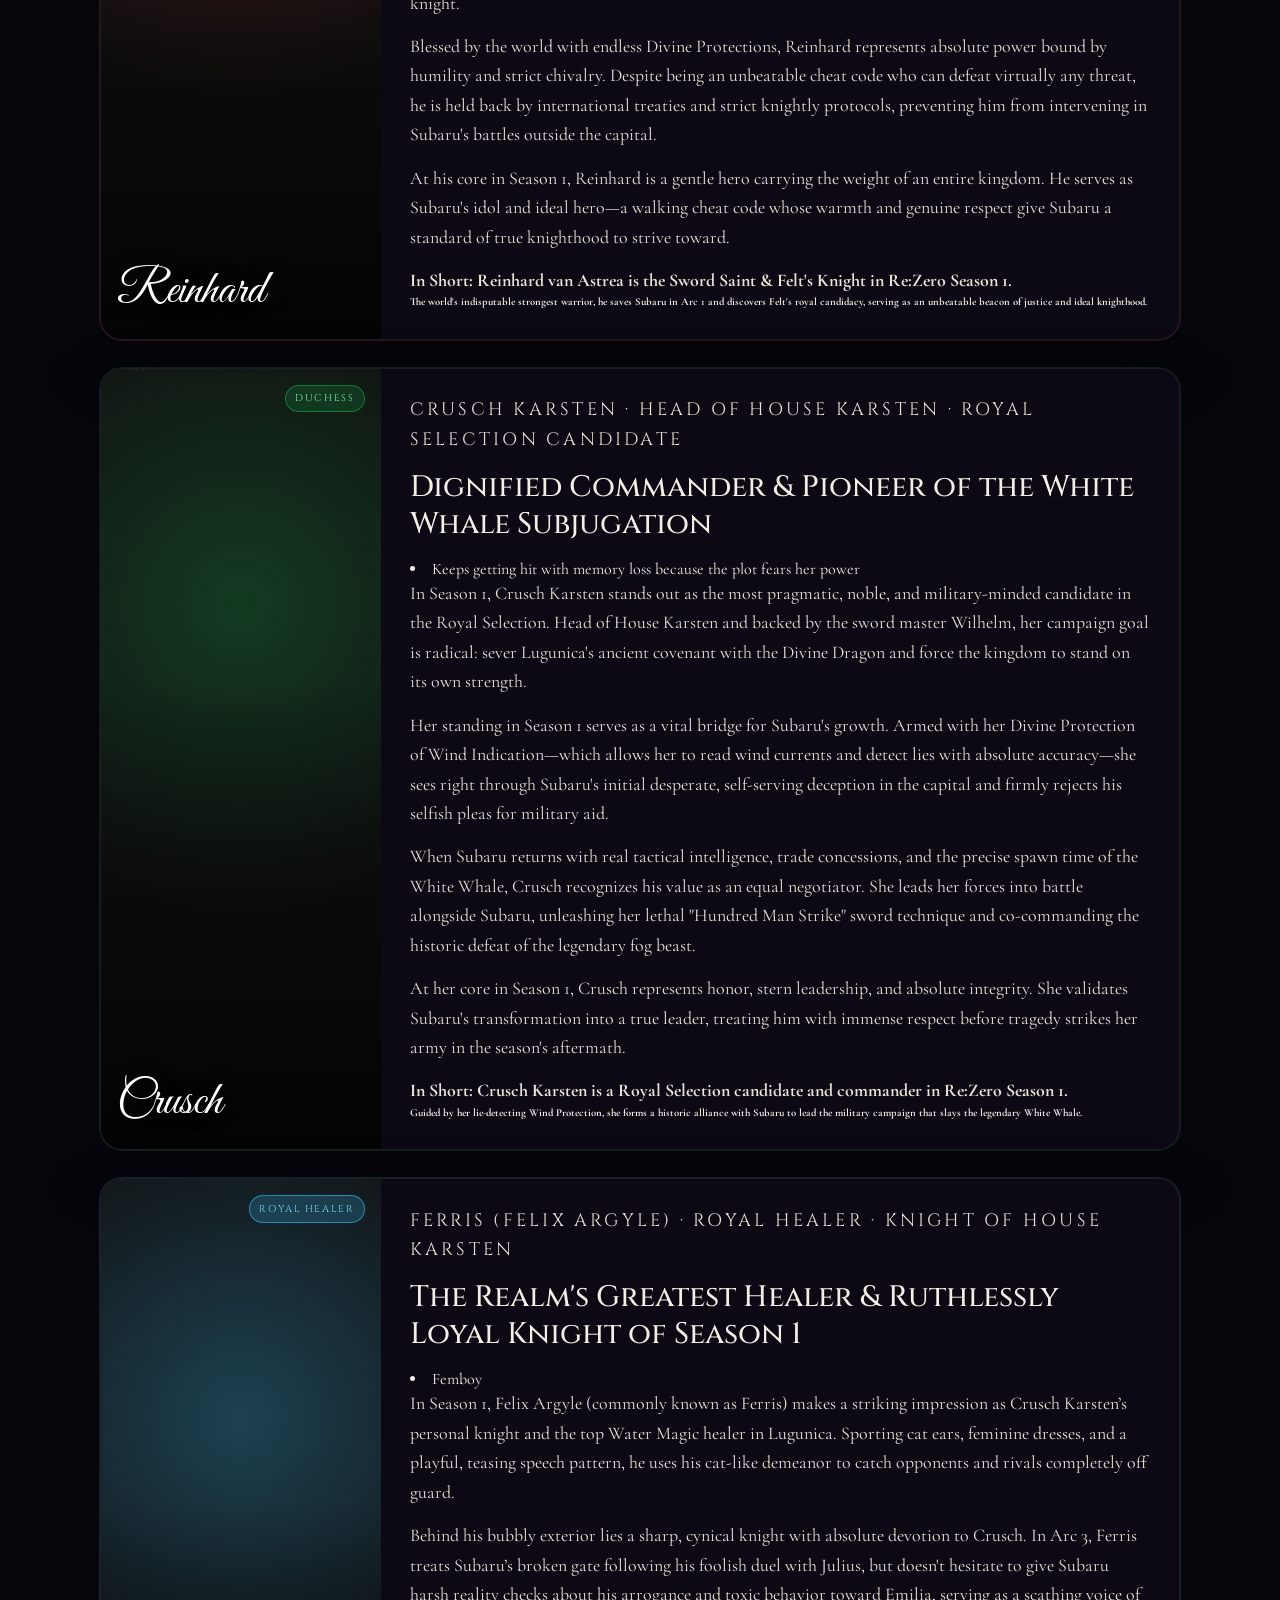
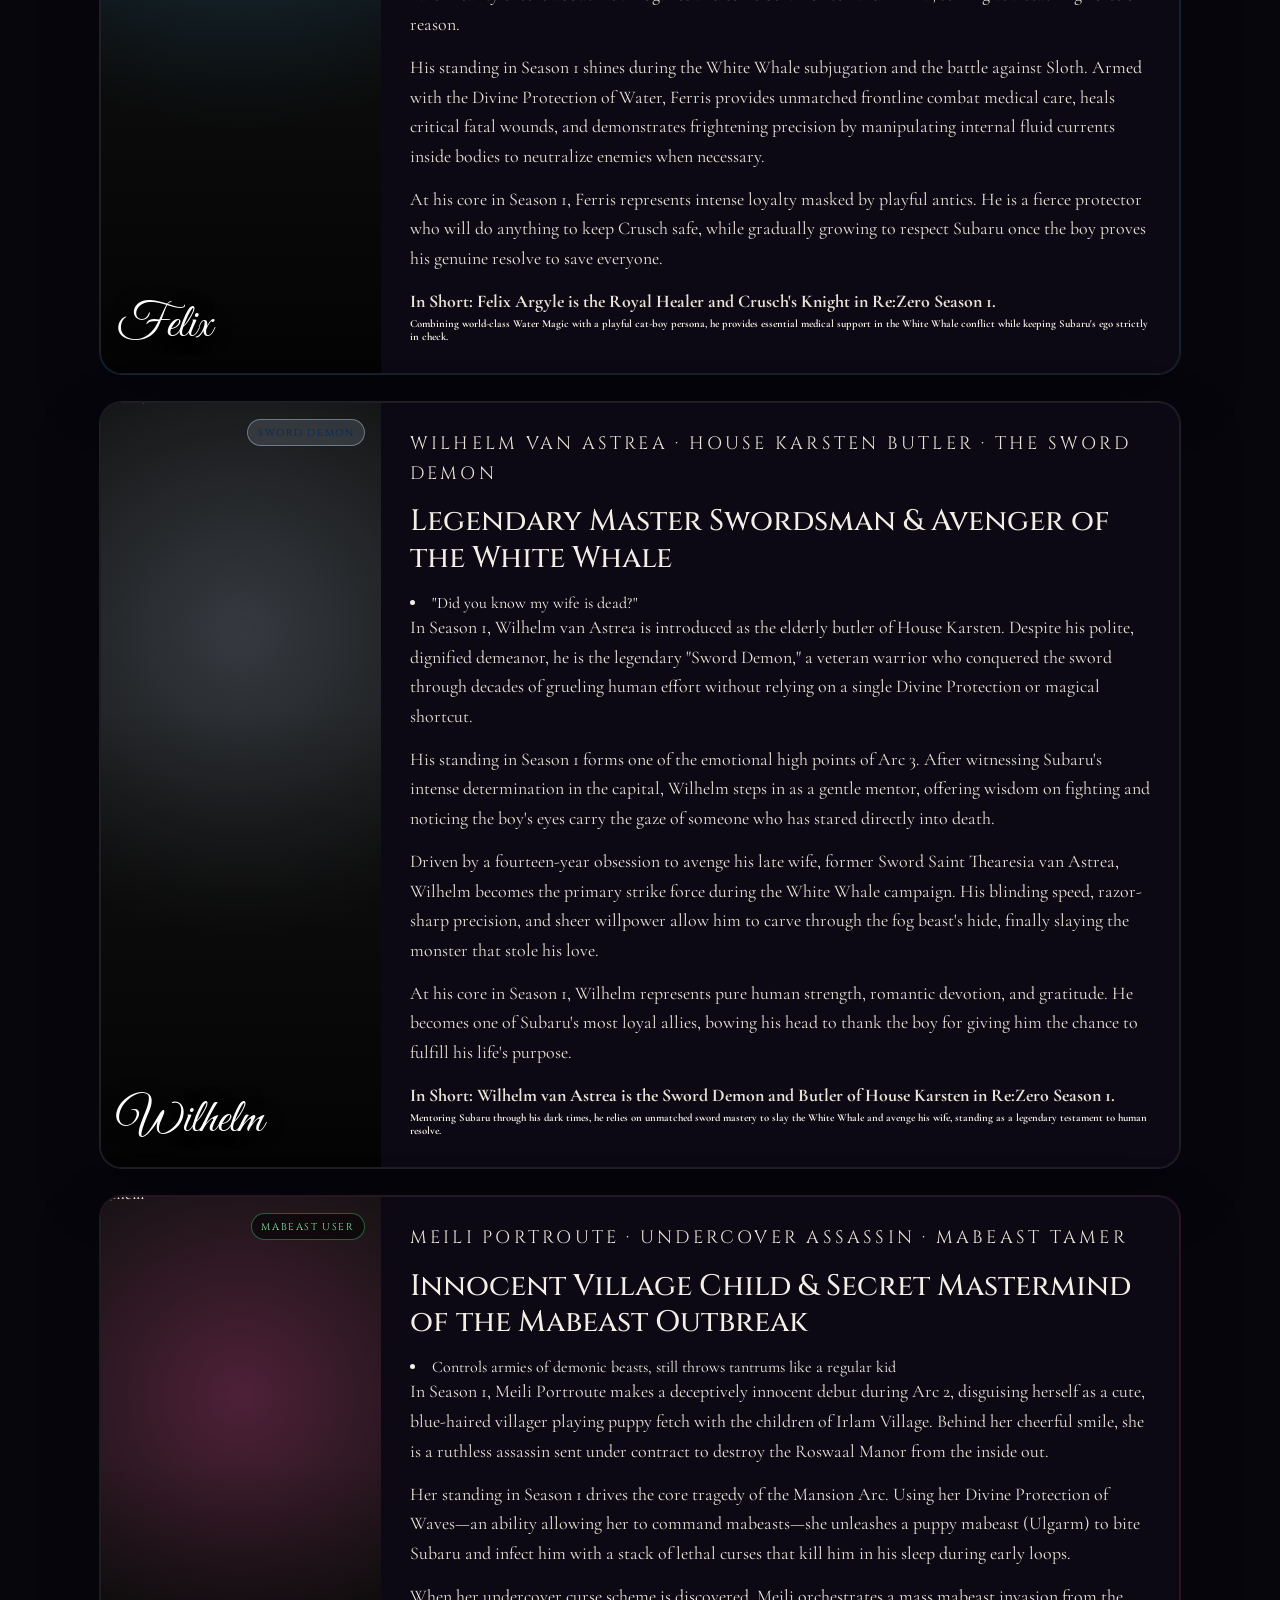
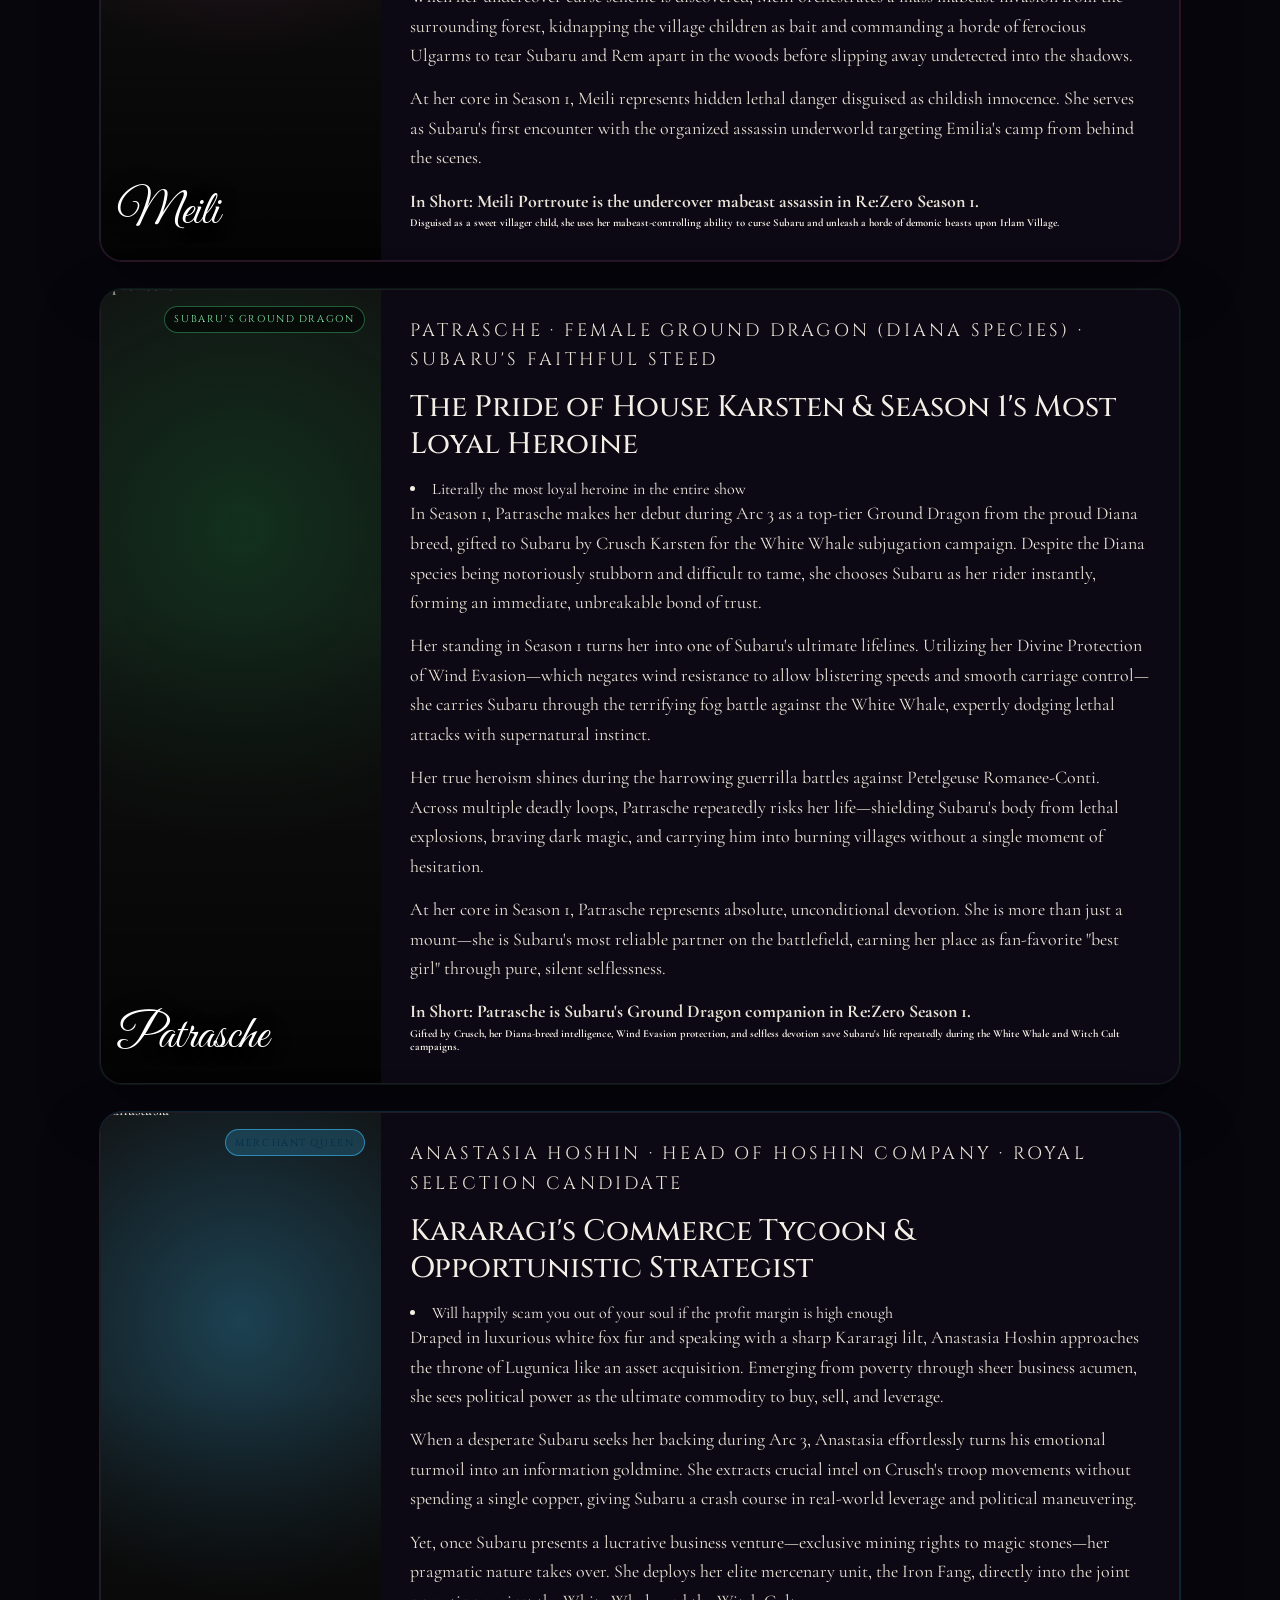
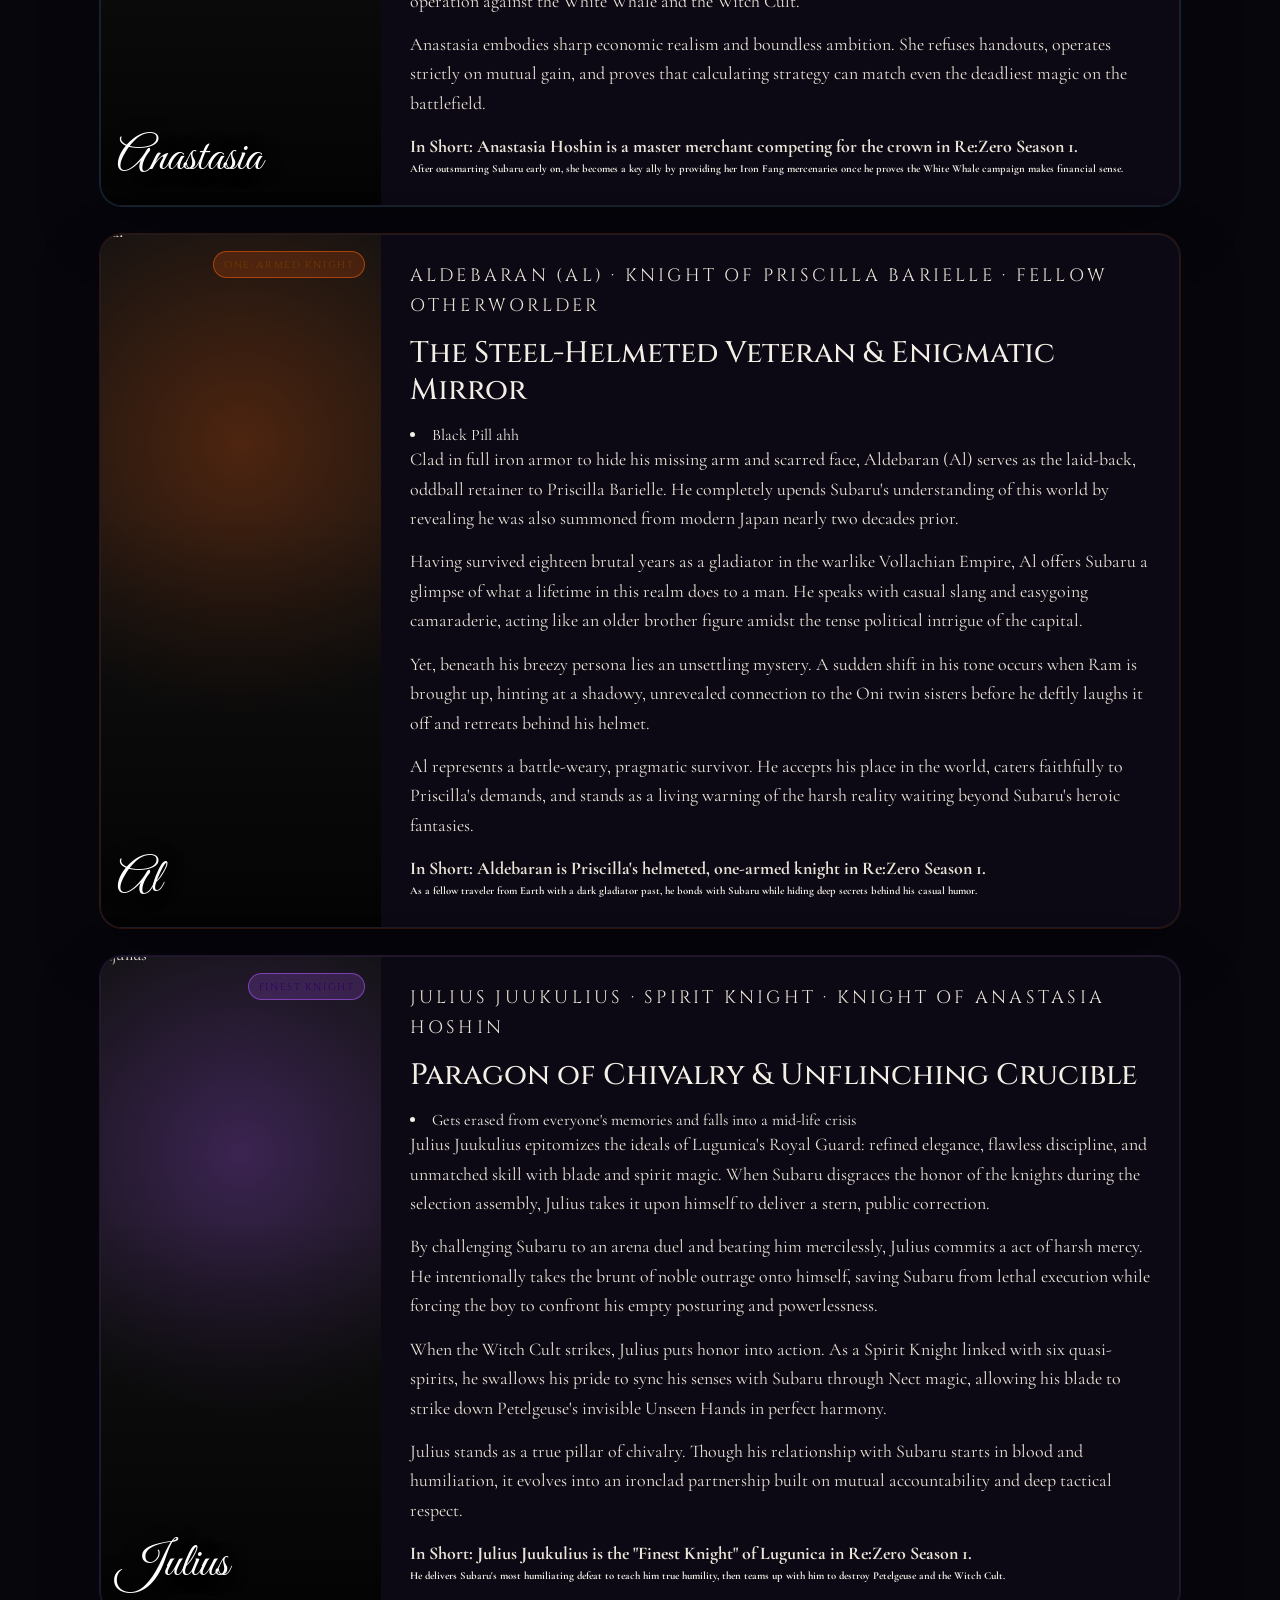
==== commit 9aaf59ce: "Update season1.html" ====
--- a/season1.html
+++ b/season1.html
@@ -37,7 +37,7 @@
       <a href="#beatrice" style="--accent:#7dd3fc">Beatrice</a>
       <a href="#roswaal" style="--accent:#7dd3fc">Roswaal</a>
       <a href="#frederica" style="--accent:#7dd3fc">Frederica</a>
-      <a href="#petra" style="--accent:#7dd3fc">Petra</a>
+      <a href="#petra-s1" style="--accent:#7dd3fc">Petra</a>
       <a href="#reinhard" style="--accent:#ef4444">Reinhard</a>
       <a href="#crusch" style="--accent:#16a34a">Crusch</a>
       <a href="#felix" style="--accent:#38bdf8">Felix</a>
@@ -56,419 +56,456 @@
     </nav>
     <p class="hint">Enjoy ig, gimmie robux or sum.</p>
   </header>
+    <div class="ac-bar">
+    <a href="index.html" class="ac-btn"> All Characters</a>
+  </div>
+  <section id="all-characters"></section>
+<!-- Single container holding both buttons -->
 <div class="season-bar">
   <a href="season1.html" class="season-btn">Season 1</a>
+  <a href="season2.html"  target="_blank" class="season-btn">Season 2</a>
 </div>
-<section id="season-1">
+
+<!-- Section targets below -->
+<section id="season-1"></section>
+<section id="season-2"></section>
   <main>
-    <article class="card" id="subaru" data-accent="#4ade80">
-      <button class="portrait" id="subaru-portrait" type="button" title="He truly is an amazing guy" aria-label="Play Subaru's theme">
-        <img src="https://encrypted-tbn0.gstatic.com/images?q=tbn:ANd9GcQ51ZIXbvWy68qv1JGRqZXzL2_vRzNMkPgdJTgq2wF7nA&s=10" alt="Natsuki Subaru" />
-        <span class="portrait-shade"></span>
-        <span class="portrait-name">Subaru</span>
-        <span class="play-chip">Auramonster</span>
-      </button>
-      <div class="bio">
-        <p class="role">Natsuki Subaru · Return by Death</p>
-        <h2>You truly are an amazing guy</h2>
-        <p>Subaru Natsuki is a deeply flawed but extraordinarily determined young man who repeatedly throws himself into impossible situations to protect the people he cares about. Beneath his loud, goofy, and sometimes reckless personality is someone who struggles with fear, guilt, loneliness, and his own sense of inadequacy. Yet, even after being broken down by failure, Subaru continually chooses to stand back up.</p>
-        <p>What makes Subaru truly remarkable isn't that he's fearless or naturally powerful — it's that he keeps moving forward despite being terrified. He learns from his mistakes, admits when he's wrong, and gradually becomes someone others can rely on. His greatest strength is his willingness to sacrifice his pride, ask for help, and put everything on the line for someone else.</p>
-        <p>The line “You truly are an amazing guy, Natsuki Subaru” captures what makes his character so powerful: Subaru doesn't become admirable because he's perfect. He becomes admirable because, despite believing he's weak, useless, or unworthy, he continues to reach out, protect others, and refuse to give up. His courage is found in the choice to keep trying when giving up would be far easier.</p>
-        <p>Natsuki Subaru is not a hero because he never breaks. He's a hero because, every time he breaks, he finds a reason to stand again.</p>
-      <h6><p>in Short: Subaru Natsuki is the protagonist of Re:Zero.</p>
-         Summoned from Earth, his unique ability Return by Death lets him rewind time to a “save point” every time he dies—retaining all memories.This is the story’s core: he alone can survive the impossible by dying, learning, and retrying, turning endless suffering into progress for himself and everyone around him (especially Emilia’s camp). Without it, the plot simply cannot move forward.</h6>
-      </div>
-    </article>
-
-    <article class="card" id="emilia" data-accent="#c4b5fd">
-      <div class="portrait">
-        <img src="https://encrypted-tbn0.gstatic.com/images?q=tbn:ANd9GcQG6eY6OQMF3HK0V9rXuV97gleXe_q89aRXkuQ5zVJE2Q&s=10" alt="Emilia" />
-        <span class="portrait-shade"></span>
-        <span class="portrait-name">Emilia</span>
-        <span class="play-chip emilia-chip">Main Heroine</span>
-      </div>
-      <div class="bio">
-        <p class="role">Emilia · Silver-haired half-elf</p>
-        <h2>Kindness that refuses to freeze</h2>
-        <li>Thinks kissing automatically gets someone pregnant</li>
-        <p>Emilia is one of the central characters of Re:Zero — a half-elf with silver hair, violet eyes, and a striking resemblance to the Witch of Envy, Satella. Because of this resemblance, she has spent much of her life being feared, judged, and misunderstood despite having done nothing to deserve it. Yet Emilia remains remarkably kind, compassionate, and determined to help others, even when doing so puts herself at risk.</p>
-        <p>What makes Emilia compelling is the contrast between her gentleness and inner strength. She can be sensitive, insecure, and emotionally vulnerable, but she is far from weak. When someone she cares about is threatened, her determination becomes incredibly strong. She carries a deep sense of responsibility and justice, wanting to become ruler not for power, but to create a world where people aren't rejected or abandoned because of who they are.</p>
-        <p>Her relationship with Subaru is important to her growth, especially because his unwavering belief in her helps her realize that she deserves to be accepted. However, Emilia isn't simply someone who needs to be saved — throughout the story, she develops her own confidence, independence, and understanding of herself.</p>
-        <p>At her core, Emilia is someone who has been given countless reasons to become bitter, yet continues choosing kindness. She is gentle without being powerless, vulnerable without lacking courage, and idealistic without losing her compassion. Her journey is ultimately about discovering who she truly is beneath the fear, prejudice, expectations, and mysteries surrounding her.</p>
-      <h6><p>In Short: Emilia is the main heroine of Re:Zero.</p> A silver-haired half-elf and royal selection candidate for the throne of Lugnica.She is the emotional and political center of the story: Subaru’s unwavering devotion to her drives almost every major decision he makes. Her resemblance to the Witch of Envy creates constant prejudice and danger, while her growth from insecure outsider into a true leader shapes the entire series’ direction and themes of acceptance, identity, and perseverance.</h6>
-      </div>
-    </article>
-
-    <article class="card" id="puck" style="--accent:#7dd3fc">
-      <div class="portrait">
-        <img src="https://encrypted-tbn0.gstatic.com/images?q=tbn:ANd9GcS4Kb2-6ikhCqrd28onUDlpRXpmRPukpHfkoUofhzMmQg&s=10" alt="Puck" />
-        <span class="portrait-shade"></span>
-        <span class="portrait-name">Puck</span>
-        <span class="play-chip puck-chip">Useless cuck</span>
-      </div>
+<article class="card" id="subaru" data-accent="#4ade80">
+  <button class="portrait" id="subaru-portrait" type="button" title="Little girl user" aria-label="Play Subaru's theme">
+    <img src="https://i.pinimg.com/1200x/bc/21/a1/bc21a10aead305da6cdc948f37b190e0.jpg" alt="Natsuki Subaru" />
+    <span class="portrait-shade"></span>
+    <span class="portrait-name">Subaru</span>
+    <span class="play-chip">Barusu</span>
+  </button>
+  <div class="bio">
+    <p class="role">Natsuki Subaru · Return by Death · Emilia's Knight</p>
+    <h2>From Flawed Shut-in to Unyielding Vanguard of Season 1</h2>
+    <p>In Season 1, Natsuki Subaru starts as an overly confident, delusional shut-in who believes being summoned to another world makes him an automatic fantasy protagonist. Unprepared for the brutal reality of Lugunica, his entitlement and arrogance quickly shatter as he faces horrific deaths, agonizing trauma, and a public, humiliating breakdown at the Royal Selection capital that severs his bond with Emilia.</p>
+    <p>The core of Subaru's Season 1 standing lies in his painful descent to rock bottom and his eventual rebirth. Unable to explain Return by Death to anyone, he suffers in complete isolation until Rem's unwavering belief in him during Episode 18 ("From Zero") forces him to abandon his self-loathing, drop his foolish pride, and start over from scratch as a true leader.</p>
+    <p>By the end of the season, Subaru transforms into a tactical mastermind through sheer willpower. He coordinates the historic subjugation of the White Whale alongside Wilhelm, rallies rival factions under Crusch and Anastasia, and defeats the terrifying Sin Archbishop of Sloth, Petelgeuse Romanee-Conti, earning his place as Emilia's knight.</p>
+    <p>At his core in Season 1, Subaru proves that true strength isn't about physical power or magic—it is the courage to face your own flaws, ask others for help, and stand back up after being broken to save the people you love.</p>
+    <h6><p>In Short: Subaru Natsuki is the protagonist of Re:Zero Season 1.</p>
+      Initially a foolish shut-in, he undergoes a painful emotional evolution through Return by Death, transitioning from an arrogant child into a self-sacrificing strategist who unites royal candidates to defeat the White Whale and Sloth.</h6>
+  </div>
+</article>
+
+<article class="card" id="emilia" data-accent="#c4b5fd">
+  <div class="portrait">
+    <img src="https://i.pinimg.com/736x/8d/38/be/8d38be627a37f1fd8065e35e9935fa67.jpg" alt="Emilia" />
+    <span class="portrait-shade"></span>
+    <span class="portrait-name">Emilia</span>
+    <span class="play-chip emilia-chip">Main Heroine</span>
+  </div>
+  <div class="bio">
+    <p class="role">Emilia · Royal Selection Candidate · Silver-Haired Half-Elf</p>
+    <h2>The Isolated Candidate & Emotional Anchor of Season 1</h2>
+    <li>Thinks kissing automatically gets someone pregnant</li>
+    <p>In Season 1, Emilia is introduced as a gentle silver-haired half-elf and one of five candidates competing for the throne of Lugunica. Because of her uncanny physical resemblance to the feared Witch of Envy, Satella, she faces intense prejudice, hatred, and social isolation from the kingdom's populace, causing her to guard her heart and expect rejection at every turn.</p>
+    <p>Her standing in Season 1 serves as the driving force behind the entire plot. When she selflessly saves Subaru in the capital using the alias "Satella," her kindness sparks his absolute devotion. However, her deep-seated insecurities lead to friction when Subaru's reckless obsession culminates in their painful separation during the Royal Selection assembly, leaving her feeling isolated and burdensome.</p>
+    <p>Despite being kept away from the frontline battles against the White Whale for her safety, Emilia shows her natural strength and magic capability when the Witch Cult targets her village. She steps up to evacuate and protect the villagers of Irlam herself, proving her genuine care for the people who once feared her.</p>
+    <p>At her core in Season 1, Emilia represents selfless compassion amidst crushing isolation. Her heartfelt reconciliation with Subaru at the end of the season marks a vital emotional turning point, laying the foundation for her growth into a true candidate who begins to believe in her own worth.</p>
+    <h6><p>In Short: Emilia is the primary heroine and Royal Selection candidate of Re:Zero Season 1.</p> Misunderstood and feared due to her half-elf appearance, her innate kindness inspires Subaru's entire journey, making her safety and happiness the central motivation behind his battles against the Witch Cult.</h6>
+  </div>
+</article>
+
+<article class="card" id="puck" style="--accent:#7dd3fc">
+  <div class="portrait">
+    <img src="https://i.pinimg.com/736x/58/05/b4/5805b47a170d945d1f7ff8cbc89da8c6.jpg" alt="Puck" />
+    <span class="portrait-shade"></span>
+    <span class="portrait-name">Puck</span>
+    <span class="play-chip puck-chip">Useless cuck</span>
+  </div>
+  
+  <div class="bio">
+    <p class="role">Puck · Great Spirit of Fire (Ice) · Emilia's Guardian</p>
+    <h2>Nine Centimeters of Apocalypse & World-Ending Contingency</h2>
+    <li>Rat</li>
+    <p>In Season 1, Puck acts as Emilia's devoted spirit guardian and protective father figure, appearing as a playful, palm-sized cat with a purple satchel. He spends most of his visible daily hours offering magical support, teasing Subaru, and ensuring Emilia's emotional well-being amidst the rejection she faces in the capital.</p>
+    <p>His power in Season 1 is bound by a strict mana-draining contract: he can only remain manifested from 9 AM to 5 PM, leaving Emilia completely defenseless at night. Furthermore, his playful demeanor hides a terrifying reality—if Emilia ever dies, his contract dictates that he must revert to his true form, the "Beast of the End," and freeze the entire world to death.</p>
+    <p>Throughout Subaru's failed loops in Arc 3, Puck serves as a ruthless executioner. Whenever Emilia perishes during the Witch Cult invasions, Puck unleashes blizzard-level calamities, freezing both Subaru and Petelgeuse's Cultists to absolute zero without hesitation or mercy.</p>
+    <p>At his core in Season 1, Puck embodies a dual existence: a warm, comedic companion during the day and an unyielding, world-ending apocalypse waiting in the wings the exact moment Emilia's heart stops beating.</p>
+    <h6><p>In Short: Puck is Emilia's Great Spirit companion in Re:Zero Season 1.</p> Floating around as a cute feline, he acts as Emilia's guardian by day, but holds a apocalyptic contract that triggers the end of the world whenever Emilia dies.</h6>
+  </div>
+</article>
+
+<article class="card" id="rem" data-accent="#60a5fa">
+  <div class="portrait">
+    <img src="https://i.pinimg.com/736x/e3/8e/25/e38e2506b2f4d36fbb55aeef949ecfbb.jpg" alt="Rem" />
+    <span class="portrait-shade"></span>
+    <span class="portrait-name">Rem</span>
+    <span class="play-chip rem-chip">Loyalty / Devotion</span>
+  </div>
+  <div class="bio">
+    <p class="role">Rem · Younger Twin Maid · Oni Survivor of Roswaal Manor</p>
+    <h2>The Heroine of Episode 18 & Unyielding Emotional Backbone</h2>
+    <li>Slept through most of the anime</li>
+    <p>In Season 1, Rem starts as a cold, suspicious maid who brutally kills Subaru in early mansion loops due to his lingering Witch's scent. Driven by crippling guilt over her sister Ram losing her horn, Rem sees herself merely as an inferior replacement for her twin, hiding her self-loathing behind flawless housework and aggressive Oni combat instincts.</p>
+    <p>Her entire arc shifts in Arc 2 when Subaru risks his life to save her from the mabeasts, melting her frozen heart. From that moment on, Rem becomes Subaru's most fierce protector—fighting alongside her spiked morningstar, enduring terrifying deaths against the Witch Cult, and staying by his side when everyone else abandons him.</p>
+    <p>Rem's standing reaches its legendary peak in Episode 18 ("From Zero"). When Subaru breaks down in utter despair and self-hatred, Rem delivers a confession of absolute, unconditional love. Refusing to let him give up, she inspires him to abandon his past failures and rebuild himself into a true hero from the ground up.</p>
+    <p>At her core in Season 1, Rem represents absolute devotion, forgiveness, and unconditional faith. She provides the crucial emotional backbone Subaru needs to rally the capital factions, defeat the White Whale, and save Emilia.</p>
+    <h6><p>In Short: Rem is the breakthrough heroine of Re:Zero Season 1.</p> Overcoming her severe inferiority complex through Subaru's kindness, her unwavering loyalty and iconic "From Zero" speech save Subaru from total despair, turning the tide of the entire series.</h6>
+  </div>
+</article>
+
+<article class="card" id="ram" data-accent="#f472b6">
+  <div class="portrait">
+    <img src="https://i.pinimg.com/736x/17/4e/37/174e374b4b63415b53b10bd5884e8b84.jpg" alt="Ram" />
+    <span class="portrait-shade"></span>
+    <span class="portrait-name">Ram</span>
+    <span class="play-chip ram-chip">Sarcasm / Dry Wit</span>
+  </div>
+  <div class="bio">
+    <p class="role">Ram · Elder Twin Maid · Former Oni Prodigy of Roswaal Manor</p>
+    <h2>Sharp-Tongued Strategist & Unwavering Pillar of the Mansion</h2>
+    <li>Geniuses at doing absolutely no physical labor</li>
+    <p>In Season 1, Ram is introduced as the deadpan, pink-haired elder twin maid who manages the Roswaal Manor alongside Rem. Infamous for her terrible cooking and preference for bossing Subaru around, she conceals her deep intellect behind an iconic wall of dry insults, constantly addressing Subaru as "Barusu."</p>
+    <p>Once a legendary Oni prodigy capable of overwhelming physical power, Ram lost her horn while protecting Rem during the destruction of their village. Bound by a physical disability that requires Roswaal to supply her with mana, she compensates for her lost horn through sharp strategic intuition, mastery of Clairvoyance, and precise Wind Magic.</p>
+    <p>Her standing in Season 1 revolves around her absolute devotion to Roswaal L. Mathers and her deep protective bond with Rem. While initially treating Subaru with cold suspicion, she gradually respects his commitment, backing him up during the mabeast outbreak and offering pragmatic advice when he struggles in the capital.</p>
+    <p>At her core in Season 1, Ram represents pride, intelligence, and hidden affection. Beneath her caustic humor and lazy demeanor is a formidable guardian who quietly bears immense physical pain to protect her sister and home.</p>
+    <h6><p>In Short: Ram is a key supporting heroine in Re:Zero Season 1.</p> Despite losing her Oni horn, her sharp wit, wind magic, and unyielding loyalty to Roswaal and Rem make her an indispensable pillar of the Roswaal Manor.</h6>
+  </div>
+</article>
+
+    
+<article class="card" id="beatrice" style="--accent:#7dd3fc">
+  <div class="portrait">
+    <img src="https://i.pinimg.com/1200x/13/37/e4/1337e436aafd21440e752c66730ff747.jpg" alt="Beatrice" />
+    <span class="portrait-shade"></span>
+    <span class="portrait-name">Beatrice</span>
+    <span class="play-chip beatrice-chip">Librarian</span>
+  </div>
+  <div class="bio">
+    <p class="role">Beatrice · Great Spirit · Keeper of the Forbidden Library</p>
+    <h2>Reluctant Refuge & Mysterious Overseer of Season 1</h2>
+    <li>Spends half her time drain-draining Subaru's mana and sulking, I suppose</li>
+    <p>In Season 1, Beatrice is introduced as the drill-haired Great Spirit who spends her days secluded inside the Roswaal Manor's Forbidden Library. Guarding thousands of magical texts behind her spatial "Door Crossing" ability, she maintains a dismissive, arrogant front, constantly ejecting Subaru from her sanctuary while peppering her speech with "I suppose."</p>
+    <p>Despite her cold exterior, Beatrice plays a crucial role in Subaru's survival during Arc 2. Unaware of Return by Death, she still detects the curses placed on him by the village mabeasts and secretly heals his body, inadvertently turning her library into Subaru's only safe haven when the mansion turns hostile.</p>
+    <p>Her standing in Season 1 is defined by enigmatic solitude. Bound by a mysterious contract to wait for "That Person," she refuses to leave the library to take sides in the Royal Selection or fight the Witch Cult, dropping tantalizing hints about her ancient origins while desperately hiding her profound, centuries-old loneliness.</p>
+    <p>At her core in Season 1, Beatrice is a Tsundere guardian caught between contractual duty and budding affection. Though she claims not to care, her subtle acts of protection make her one of Subaru's most unexpected safe harbors during his darkest loops.</p>
+    <h6><p>In Short: Beatrice is the Keeper of the Forbidden Library in Re:Zero Season 1.</p> Bound by an ancient contract to guard Roswaal's secret library, her mastery over spatial Yin Magic and hidden compassion make her a vital safe refuge for Subaru throughout the mansion arcs.</h6>
+  </div>
+</article>
+
+<article class="card" id="roswaal" style="--accent:#7dd3fc">
+  <div class="portrait">
+    <img src="https://i.pinimg.com/736x/20/87/28/2087286b09f209e6e4af384bbabfb129.jpg" alt="Roswaal" />
+    <span class="portrait-shade"></span>
+    <span class="portrait-name">Roswaal</span>
+    <span class="play-chip roswaal-chip">Clown Noble</span>
+  </div>
+  <div class="bio">
+    <p class="role">Roswaal L. Mathers · Margrave · Court Mage of Lugunica</p>
+    <h2>Flamboyant Sponsor & Enigmatic Mastermind of Season 1</h2>
+    <li>Gets physically beaten up by his own maid for fun</li>
+    <p>In Season 1, Roswaal L. Mathers is introduced as the eccentric, theatrical lord of the Roswaal Manor and Lugunica's strongest magician. Wearing clown makeup, mismatched eyes, and speaking with a bizarrely drawn-out cadence, he presents himself as Emilia's primary political backer for the Royal Selection, taking Subaru into his household as a guest-turned-butler.</p>
+    <p>Beneath his flamboyant exterior lies a calculating, shadowy figure whose true motives remain completely opaque throughout the first season. While he lends his status to Emilia, his sudden absences during crucial crises—such as the mabeast attack on Irlam Village and the Witch Cult invasion—leave Subaru and the mansion defenders to fend for themselves.</p>
+    <p>His standing in Season 1 sets him up as an indispensable yet suspicious benefactor. Possessing supreme mastery over all elemental magic, he effortlessly slaughters a horde of mabeasts at the end of Arc 2, dropping subtle hints that he knows far more about Subaru's nature and destiny than he lets on.</p>
+    <p>At his core in Season 1, Roswaal represents a dangerous wildcard. He is a powerful patron who protects Emilia on the surface while quietly orchestrating events behind the scenes to push his own secret agenda.</p>
+    <h6><p>In Short: Roswaal L. Mathers is Emilia's political sponsor and Lord of the Manor in Re:Zero Season 1.</p> Disguised behind clown face paint and flamboyant antics, Lugunica's strongest magician serves as a vital benefactor whose mysterious true motives linger in the shadows.</h6>
+  </div>
+</article>
+
+<article class="card" id="felt" data-accent="#facc15">
+  <div class="portrait">
+    <img src="https://i.pinimg.com/736x/7d/6b/99/7d6b998f194460ef7f5c14cf5323bef5.jpg" alt="Felt" />
+    <span class="portrait-shade"></span>
+    <span class="portrait-name">Felt</span>
+    <span class="play-chip felt-chip">Royal Candidate</span>
+  </div>
+  <div class="bio">
+    <p class="role">Felt · Royal Selection Candidate · Former Capital Slum Thief</p>
+    <h2>Rebellious Slum Thief Turned Unwilling Royal Candidate</h2>
+    <li>Prefers eating street garbage over living in a giant mansion</li>
+    <p>In Season 1, Felt is introduced as a fast, fiery 15-year-old thief surviving in the Capital’s slums alongside her surrogate grandfather, Rom. Blessed with extraordinary agility and wind-like speed, she kicks off the entire plot of Arc 1 by stealing Emilia’s dragon insignia under a contract for Elsa Granhiert, unaware of its true value.</p>
+    <p>Her life changes permanently when Reinhard van Astrea steps in during the looting cellar battle against Elsa. When Felt holds the stolen insignia, it glows in her hand—revealing her identity as the lost fifth Royal Selection candidate and likely a survivor of the slaughtered royal family.</p>
+    <p>Her standing in Season 1 comes to a climax during the Royal Selection assembly. Dragged to the palace against her will, she initially rejects the candidacy, but after seeing the noble council look down on Rom and the poor, she boldly accepts—promising to tear down the entire kingdom’s rigid, corrupt system if elected.</p>
+    <p>At her core in Season 1, Felt represents raw rebellion, street-smart survival, and the voice of the oppressed. She serves as a direct challenge to Lugunica's corrupt aristocracy, forcing the kingdom to face the poverty it ignores.</p>
+    <h6><p>In Short: Felt is the fifth Royal Selection candidate in Re:Zero Season 1.</p> Discovered by Reinhard after stealing Emilia's insignia, the former slum thief shocks the kingdom's aristocracy by accepting her candidacy with a pledge to tear down Lugunica's corrupt class system.</h6>
+  </div>
+</article>
+
+<article class="card" id="otto" data-accent="#34d399">
+  <div class="portrait">
+    <img src="https://i.pinimg.com/736x/74/04/85/7404852ce3be71edc6069a40c65356a0.jpg" alt="Otto Suwen" />
+    <span class="portrait-shade"></span>
+    <span class="portrait-name">Otto</span>
+    <span class="play-chip otto-chip">G.O.A.T</span>
+  </div>
+  <div class="bio">
+    <p class="role">Otto Suwen · Traveling Merchant · Divine Protection of Anima Whispering</p>
+    <h2>Unlucky Merchant Turned Clutch Transport Driver of Season 1</h2>
+    <li>Gets thrown off moving carriages by Subaru on a daily basis</li>
+    <p>In Season 1, Otto Suwen is introduced as a down-on-his-luck oil merchant trapped in the Capital after the Royal Selection closes trade routes. Desperate to recoup his financial losses, he agrees to transport Subaru back to Roswaal Manor, unaware that he is driving straight into a terrifying war zone involving the White Whale and the Witch Cult.</p>
+    <p>His standing in Season 1 is defined by a wild pendulum swing between tragedy and heroism across Subaru's loops. In one horrific timeline, driven mad by the White Whale's fog of mental pollution, Otto pushes Subaru off his dragon carriage to save himself—a desperate act of panic that leaves Subaru traumatized.</p>
+    <p>However, when Subaru resets and treats him with genuine honesty, Otto proves his underlying courage. He uses his Divine Protection of Anima Whispering—allowing him to talk to bugs, birds, and animals—to navigate around the White Whale and assist in the strategic ambushes against Petelgeuse Romanee-Conti.</p>
+    <p>At his core in Season 1, Otto represents the average everyday person caught in extraordinary disasters. Despite being terrified and constantly dragged into life-or-death situations, his resourcefulness and loyalty lay the groundwork for his future role as Subaru's ultimate wingman.</p>
+    <h6><p>In Short: Otto Suwen is an unlucky traveling merchant introduced in Re:Zero Season 1.</p> Initially caught in the crossfire of the White Whale and Witch Cult, his animal-whispering ability and dragon carriage driving prove vital in Subaru's successful campaign against Sloth.</h6>
+  </div>
+</article>
       
-      <div class="bio">
-        <p class="role">Puck · Artificial spirit · Emilia’s Lia</p>
-        <h2>Nine centimeters of apocalypse</h2>
-        <li>Rat</li>
-        <p>Puck is Emilia’s contracted spirit: a tiny grey cat with a gold earring, a little purple bag, and enough ice magic to freeze the world if he ever stopped pretending to be harmless. He calls Emilia “Lia,” treats her like a daughter, and spends his visible hours teasing Subaru, napping in someone’s hood, and acting like everything is under control.</p>
-        <p>What makes Puck interesting is the gap between the palm-sized cat and what he actually is. He is one of the Four Great Spirits, created centuries ago, and his true form is the Beast of the End — a colossal cat-shaped calamity that drains the heat from everything around him. The same creature that floats around cracking jokes can also decide that the world does not deserve to keep existing if Emilia is gone.</p>
-        <p>A contract only lets him stay manifested for part of the day, and just being present burns through Emilia’s mana. Even so, he is fiercely protective, surprisingly wise, and genuinely fond of the people Emilia cares about — once they stop looking like a threat to her.</p>
-        <p>At his core, Puck is a father, a weapon, and a punchline all at once. He is the small, warm presence at Emilia’s side, and the reminder that the gentlest-looking thing in Re:Zero can still be the end of everything.</p>
-      <h6><p>In Short:</p>Hes useless. all ts is yap. hes just useless asf</h6>
-      </div>
-    </article>
-
-    <article class="card" id="rem" data-accent="#60a5fa">
-      <div class="portrait">
-        <img src="https://encrypted-tbn0.gstatic.com/images?q=tbn:ANd9GcRPFoETdngYgI4nvpzfw1dCO0n2QkWfnk-r6euCQiDU7A&s=10" alt="Rem" />
-        <span class="portrait-shade"></span>
-        <span class="portrait-name">Rem</span>
-         <span class="play-chip rem-chip">Loyalty / devotion (to Subaru)</span>
-      </div>
-      <div class="bio">
-        <p class="role">Rem · Younger Twin · Oni maid of Roswaal Manor</p>
-        <h2>Devotion with a morningstar</h2>
-        <li>Slept Through most of the anime</li>
-        <p>Rem is one of the most beloved characters in Re:Zero, a blue-haired oni maid who works at the Roswaal mansion alongside her twin sister, Ram. At first, Rem appears quiet, polite, and dutiful, but beneath her calm exterior lies someone incredibly determined, emotionally complex, and fiercely devoted to the people she cares about.</p>
-        <p>Rem has struggled with feelings of inferiority and self-doubt, especially because she constantly compares herself to her talented older sister. Despite this, she possesses tremendous strength and courage. She is willing to put herself in danger to protect others and can become an extremely capable fighter when necessary.</p>
-        <p>Her relationship with Subaru becomes especially important because he helps her recognize that she has value beyond being someone's replacement or caretaker. Rem's devotion to Subaru is one of her defining traits, but she also demonstrates genuine compassion toward others and a strong desire to support the people she believes in.</p>
-        <p>At her core, Rem is kind, loyal, hardworking, and incredibly resilient. She may struggle with insecurity and her own sense of worth, but she continues moving forward and protecting those she loves. Her greatest strength isn't simply her combat ability — it's her unwavering determination to believe in and support someone even when they struggle to believe in themselves.</p>
-      <h6><p>In Short: Rem is a major heroine of Re:Zero.</p> A blue-haired oni maid and Ram’s younger twin, serving at Roswaal’s mansion.She is Subaru’s emotional lifeline in the early story: her absolute loyalty, self-sacrifice, and legendary “start from zero” confession pull him out of total despair and redefine his resolve. Even after rejection, her unwavering devotion remains one of the series’ strongest emotional pillars and a driving force behind his growth.</h6>
-      </div>
-    </article>
-
-    <article class="card" id="ram" data-accent="#f472b6">
-      <div class="portrait">
-        <img src="https://encrypted-tbn0.gstatic.com/images?q=tbn:ANd9GcQvqy085JxtRpLSNbLePe0poaUtaBU8uVlmgcxhrRkbQQ&s=10" alt="Ram" />
-        <span class="portrait-shade"></span>
-        <span class="portrait-name">Ram</span>
-        <span class="play-chip ram-chip">Sarcasm / Dry wit</span>
-      </div>
-      <div class="bio">
-        <p class="role">Ram · Elder twin · Wind magic · Oni maid of Roswaal Manor</p>
-        <h2>Barbed tongue, hidden loyalty</h2>
-        <li>Geniuses at doing absolutely no physical labor</li>
-        <p>Ram is a pink-haired oni maid who works at the Roswaal mansion alongside her twin sister, Rem. Unlike Rem, Ram is sharp-tongued, confident, sarcastic, and often blunt, rarely hesitating to openly criticize others. Beneath her seemingly lazy and arrogant attitude, however, lies someone highly observant, intelligent, and deeply loyal to the people she cares about.</p>
-        <p>Ram once possessed tremendous talent as an oni, but after losing her horn, much of her natural strength was taken from her. Despite this, she remains remarkably capable through her intelligence, wind magic, quick thinking, and experience. She is especially devoted to Roswaal, supporting him with a loyalty that can sometimes border on absolute.</p>
-        <p>Her relationship with Rem is also central to her character. Although Ram frequently teases or criticizes her sister, she genuinely loves and cares for her, carrying complicated feelings of love, guilt, protectiveness, and responsibility toward Rem.</p>
-        <p>At her core, Ram is proud, clever, fiercely loyal, and far more caring than she lets people see. Her sarcasm and confidence often hide a softer side, and beneath her seemingly carefree attitude is someone who will quietly endure a great deal for the people she considers important.</p>
-      <h6><p>In Short: Ram is a key supporting character in Re:Zero.</p> Pink-haired older twin sister of Rem and a maid at Roswaal’s mansion.
-Despite losing her horn and most of her oni power, she remains highly competent and sharp. She serves as the series’ main source of dry sarcasm (constantly calling Subaru “Barusu”), offers pragmatic advice, and acts as a quiet pillar of loyalty within Emilia’s camp—especially through her deep bond with Rem and complex ties to Roswaal.</h6>
-      </div>
-    </article>
-            <article class="card" id="beatrice" style="--accent:#7dd3fc">
-      <div class="portrait">
-        <img src="https://encrypted-tbn0.gstatic.com/images?q=tbn:ANd9GcR-gUjp759u9pwcBbY46WG7XQg_TwMM-_fM3aJow8w57g&s=10" alt="Beatrice" />
-        <span class="portrait-shade"></span>
-        <span class="portrait-name">Beatrice</span>
-        <span class="play-chip beatrice-chip">Librarian</span>
-        
-      </div>
-      <div class="bio">
-        <p class="role">Beatrice · Artificial Spirit · Ankle-Biter Number One</p>
-        <h2>Great Spirit of the Forbidden Library</h2>
-        <li>Spends half her time holding a stuffed bird and sulking, I Suppose</li>
-        <p>Beatrice is the sharp-tongued, drill-haired Spirit of the Forbidden Library with a permanent frown, a heavy tsundere streak, and a habit of ending her sentences with "I suppose." She spent four centuries trapped in solitude, waiting for a mythical "That Person" to free her from her contract, hiding her deep loneliness behind a cold, dismissive wall of pride.</p>
-        <p>What makes Beatrice extraordinary is her sheer mastery of Yin Magic. As a Great Spirit created by Echidna, she bends spatial dimensions at will—effortlessly casting Door Crossing to manipulate reality, banishing enemies into void dimensions with Al Shamak, and casting absolute defensive barriers that make normal attacks completely meaningless.</p>
-        <p>Beneath the regal frills and stubborn arrogance lies a tragically broken child who just wanted to be chosen. Bound by a vague contract that forced her into four hundred years of heartbreaking isolation, she nearly gave up on living entirely until Subaru ignored her rules, smashed through her library doors, and chose her simply for who she was.</p>
-        <p>At her core, Beatrice is pure devotion, unmatched magical brilliance, and deeply hidden warmth. She traded her endless library for a place by Subaru's side, transforming from a tragic guardian into an irreplaceable, loyal partner who will tear through space itself to protect her contractor.</p>
-        <h6><p>In Short: Beatrice is the Great Spirit of Yin Magic in Re:Zero & <mark>Subaru’s</mark> contracted spirit partner.</p> Formerly the overseer of Roswaal’s Forbidden Library, she spent 400 years waiting for "That Person" before forming a soul-bound contract with Subaru Natsuki. Armed with high-tier Yin magic like Door Crossing and Minya, she serves as Subaru's brilliant, drill-haired spirit partner and one of his closest allies.</h6>
-      </div>
-    </article>     
-        <article class="card" id="roswaal" style="--accent:#7dd3fc">
-      <div class="portrait">
-        <img src="https://i.pinimg.com/736x/d8/20/ea/d820eaddddc0327cfa4171058a37c3bc.jpg" alt="Roswaal" />
-        <span class="portrait-shade"></span>
-        <span class="portrait-name">Roswaal</span>
-        <span class="play-chip roswaal-chip">Clown Noble</span>
-        
-      </div>
-      <div class="bio">
-<p class="role">Roswaal L. Mathers · Court Mage · The Clowning Sorcerer</p>
-<h2>Margrave of the Borderlands & Master of the Domain</h2>
-<li>Gets physically beaten up by his own maid for fun</li>
-<p>Roswaal L. Mathers is the flamboyant, theatrical lord of the Roswaal Manor, complete with a jester's outfit, mismatched yellow and blue eyes, and an unnerving, drawn-out speech pattern. As the top court magician in Lugunica, he presents himself as an eccentric eccentric ally, hiding a ruthless, calculating mind that views everyone around him as mere pieces on a chessboard.</p>
-<p>What makes Roswaal terrified-level dangerous is his unmatched mastery over all six magic elements. Inherited across four hundred years of soul-transference, his magical capacity is so vast that he can casually control the weather, unleash apocalyptic storms of fire and ice simultaneously, and fight entire armies single-handedly without breaking a sweat.</p>
-<p>Beneath the extravagant makeup and playful facade lies an obsessive fanatic utterly enslaved by his past. Single-mindedly devoted to Echidna, the Witch of Greed, Roswaal spent centuries engineering horrific tragedies and sacrificing anyone necessary—including his own descendants—all to blindly follow a Gospel that promises his beloved's resurrection.</p>
-<p>At his core, Roswaal is tragic devotion, terrifying intellect, and absolute obsession. He is a man who traded four hundred years of his humanity for a single wish, standing as both a vital patron to the Emilia Camp and a ruthless monster who will burn the world to ashes if his book demands it.</p>
-<h6><p>In Short: Roswaal L. Mathers is the Head of the Mathers House & Lord of the Sanctuary in Re:Zero.</p> Serving as Lugunica's strongest magician and Emilia's primary political sponsor, he secretly works as a mastermind driven by an obsession with Echidna. Armed with supreme mastery over all elemental magic, he is a dangerous wildcard whose loyalties depend entirely on his Gospel.</h6>
-      </div>
-    </article>
-
-    <article class="card" id="felt" data-accent="#facc15">
-      <div class="portrait">
-        <img src="https://gbaike-image.cdn.bcebos.com/b812c8fcc3cec3fdfc0346c808d8c33f8794a4c28977/b812c8fcc3cec3fdfc0346c808d8c33f8794a4c28977_3_4?x-bce-process=image/format,f_auto" alt="Felt" />
-        <span class="portrait-shade"></span>
-        <span class="portrait-name">Felt</span>
-        <span class="play-chip felt-chip">ROyal</span>
-      </div>
-      <div class="bio">
-        <p class="role">Felt · Royal candidate · Slums-born</p>
-        <h2>Steal the crown, rewrite the rules</h2>
-        <li>Prefers eating street garbage over living in a giant mansion</li>
-        <p>Felt is a fiery, rebellious young girl from the slums of the Capital who becomes one of the candidates for the royal selection. With her short blonde hair, red eyes, and bold personality, Felt is independent, outspoken, mischievous, and fiercely determined. She hates being controlled by others and has little patience for the traditions and social hierarchy of Lugunica.</p>
-        <p>Despite her rough attitude and tendency to steal, Felt has a strong sense of freedom and her own idea of justice. She genuinely wants to change the unfair system that keeps people trapped in poverty and believes the kingdom's rigid traditions need to be challenged. Her bluntness can make her seem selfish or reckless, but she is also loyal, courageous, and willing to stand up for people who are treated unfairly.</p>
-        <p>Her partnership with Reinhard also highlights her character: while he represents the immense power and traditions of the kingdom, Felt represents rebellion and change. She doesn't want to become a ruler simply for status — she wants to tear down the old system and create a society where people have more freedom.</p>
-        <p>At her core, Felt is bold, rebellious, fiercely independent, and driven by her desire for freedom. Beneath her rough exterior is someone who genuinely cares about others and refuses to accept a world simply because she was told that's how it has to be.</p>
-      <h6><p>In Short: Felt is a royal selection candidate in Re:Zero.</p> A red-haired former thief from the capital’s slums.
-She becomes one of the five contenders for Lugnica’s throne after Reinhard finds her with the dragon insignia. Representing the lower class and street-smart survival, her candidacy introduces major political conflict early on and forces the story’s power struggles to include the voice of the common people.</h6>
-      </div>
-    </article>
-
-    <article class="card" id="otto" data-accent="#34d399">
-      <div class="portrait">
-        <img src="https://encrypted-tbn0.gstatic.com/images?q=tbn:ANd9GcSeO7EIK_-qJIm-15fXW8ZPWSFcSsfVTo_Uwtw07lzIhg&s=10" alt="Otto Suwen" />
-        <span class="portrait-shade"></span>
-        <span class="portrait-name">Otto</span>
-        <span class="play-chip otto-chip">G.O.A.T</span>
-      </div>
-      <div class="bio">
-        <p class="role">Otto Suwen · Merchant · Anima Whispering</p>
-        <h2>The coward who keeps showing up</h2>
-        <li>Gets thrown off moving carriages by Subaru on a daily basis</li>
-        <p>Otto Suwen is a young merchant who initially comes across as nervous, practical, and somewhat cowardly, but gradually proves himself to be one of Subaru's most dependable allies. He possesses the Divine Protection of Anima Whispering, allowing him to communicate with animals and other creatures, which makes him unusually useful for gathering information and navigating dangerous situations.</p>
-        <p>Otto is intelligent, resourceful, and especially good at negotiation, planning, and finding practical solutions. Unlike many of the powerful fighters around him, he doesn't possess overwhelming strength, so he relies on his wits and courage instead. Even when he's terrified, Otto repeatedly chooses to help his friends when it truly matters.</p>
-        <p>His friendship with Subaru is especially important. Otto is one of the people who can recognize when Subaru is pushing himself too far, and he isn't afraid to call him out or physically stop him from making reckless decisions. Their friendship develops into a genuine partnership built on trust, loyalty, and mutual understanding.</p>
-        <p>At his core, Otto is kind, clever, cautious, and surprisingly brave. He may complain, panic, or desperately wish he were somewhere safer, but when the people he cares about need him, he finds the courage to stand beside them anyway.</p>
-      <h6><p>In Short: Otto Suwen is a core member of Emilia’s camp in Re:Zero.</p> A former merchant with the Divine Protection of the Soul of Language (can communicate with animals and understand almost any language).
-He becomes Subaru’s closest pragmatic ally—handling logistics, strategy, and negotiations while serving as the group’s voice of reason. Frequently dragged into chaos against his will, Otto’s grounded perspective and quiet competence help keep the camp functional amid constant disasters.</h6>
-      </div>
-    </article>
-
-      <article class="card" id="garfiel" style="--accent:#7dd3fc">
-      <div class="portrait">
-        <img src="https://i.pinimg.com/1200x/ab/f4/70/abf4702cefb4e10f136c8cc7116ba4e8.jpg" alt="Garfiel" />
-        <span class="portrait-shade"></span>
-        <span class="portrait-name">Garfiel</span>
-        <span class="play-chip garfiel-chip">Gorgeous Tiger</span>
-      </div>
-      <div class="bio">
-        <p class="role">Gartiel Tinsel · Tiger-Gar · Shield of the Sanctuary</p>
-        <h2>Self-Proclaimed Boss</h2>
-        <li>18-year-old edgelord who thinks he is a terrifying tiger demon</li>
-        <p>Garfiel Tinsel is a sharp-fanged, golden-haired quarter-beastman with a habit of dropping bizarre proverbs nobody asked for and standard-issue anger management issues. He spends his days crowning himself the “Strongest in the Sanctuary” and threatening to flatten anyone who steps out of line, hiding a massive savior complex behind raw, bloodthirsty brawn.</p>
-        <p>Beneath the aggressive posturing and the ability to turn into a house-sized golden tiger is a scared kid who locked himself in a cage. Traumatized by a past he misunderstood, Garfiel spent years using his terrifying physical strength to keep the Sanctuary closed off from the world—convinced that keeping everyone trapped was the only way to keep them alive.</p>
-        <p>It takes Subaru physically beating some sense into him—and forcing him to confront his own forgotten past—for Garfiel to realize that hiding behind muscle and fear isn't protection. Once he finally breaks his self-imposed chains, he trades his role as Sanctuary’s warden for something far better: an unbreakable shield for the people he chooses to follow.</p>
-        <p>At his core, Garfiel is pure muscle, terrible poetry, and unconditional loyalty. He's a wild beast who will tear through a wall of enemies just to protect a friend, screaming made-up idioms every single step of the way.</p>
-      <h6><p>In Short: Garfiel Tinzel is a key combatant in Emilia’s camp in Re:Zero.</p>A hot-headed demi-human (half-beast) warrior from the Sanctuary with immense physical power and the Divine Protection of Earth Spirits.Originally the aggressive guardian of the Sanctuary, he is won over by Subaru and becomes one of the group’s strongest fighters. His raw strength, fierce loyalty, and gradual maturity make him a vital frontline force in later conflicts.</h6>
-      </div>
-    </article>
-      
-            <article class="card" id="frederica" style="--accent:#7dd3fc">
-      <div class="portrait">
-        <img src="https://i.pinimg.com/736x/5b/6f/0b/5b6f0b44bf88c59e4a92ccb49ce93217.jpg" alt="frederica" />
-        <span class="portrait-shade"></span>
-        <span class="portrait-name">Frederica</span>
-        <span class="play-chip frederica-chip">Freddy fazbers ur ur ur rur ur</span>
-      </div>
-      <div class="bio">
-<p class="role">Frederica Baumann · Head Maid · The Silver-Fanged Guardianr</p>
-      <h2>Head Maid of Roswaal Manor & Guardian Beast</h2>
-      <li>Terrifies Subaru just by smiling at him a little too warmly</li>
-     <p>Frederica Baumann is the poised, elegant head maid of the Roswaal Manor, easily recognized by her waist-length golden hair, emerald-green eyes, and sharp, predatory fangs that she politely covers when speaking. As Garfiel's older sister and a quarter-beastman, she balances refined, high-class etiquette with the overwhelming physical strength of a born predator.</p>
-     <p>What makes Frederica exceptionally formidable is her hidden beastification ability. Beneath her graceful, tea-serving composure lies the power to transform into a massive, bloodthirsty silver leopard—giving her terrifying speed, razor-sharp claws, and raw martial power capable of going toe-to-toe with deadly assassins like Elsa Granhiert.</p>
-     <p>Beneath her flawless professionalism lies a deeply devoted older sister who bore the heavy burden of leaving the Sanctuary alone. While Garfiel stayed trapped in the past, Frederica ventured into the outside world to build a life, working tirelessly as a maid to earn a place of safety and prepare a future for her brother when he was finally ready to leave.</p>
-     <p>At her core, Frederica is quiet dignity, fierce protective instincts, and unwavering loyalty. She is the steady backbone of the Roswaal household—a gentle, refined maid who will instantly unleash her inner beast to protect her allies, her brother, and the manor she calls home.</p>
-     <h6><p>In Short: Roswaal L. Mathers is the Head of the Mathers House & Lord of the Sanctuary in Re:Zero.</p> Serving as Lugunica's strongest magician and Emilia's primary political sponsor, he secretly works as a mastermind driven by an obsession with Echidna. Armed with supreme mastery over all elemental magic, he is a dangerous wildcard whose loyalties depend entirely on his Gospel.</h6>
-      </div>
-    </article>
-
-        <article class="card" id="petra" style="--accent:#ea580c">
-  <div class="portrait">
-    <img src="https://i.pinimg.com/736x/b3/24/56/b324566960c8c9b05d4eacba5549d363.jpg" alt="petra" />
+<article class="card" id="frederica" style="--accent:#7dd3fc">
+  <div class="portrait">
+    <img src="https://i.pinimg.com/1200x/6f/61/58/6f61584d6a51bfad5e593c70e3e0ba89.jpg" alt="frederica" />
+    <span class="portrait-shade"></span>
+    <span class="portrait-name">Frederica</span>
+    <span class="play-chip frederica-chip">Senior Maid</span>
+  </div>
+  <div class="bio">
+    <p class="role">Frederica Baumann · Senior Maid · Beastman Heritage</p>
+    <h2>The Absent Senior Maid & Shadow of the Manor</h2>
+    <li>Absent this season</li>
+    <p>In Season 1, Frederica Baumann remains an unseen presence, having temporarily stepped away from her duties at Roswaal Manor prior to Subaru’s arrival. A quarter-beastman with striking golden hair and sharp, predatory fangs, she is the senior maid who originally trained Rem and Ram in household etiquette and maidcraft.</p>
+    <p>Her standing in Season 1 is defined by her absence and the groundwork she left behind. Though she doesn't appear on screen during the early arcs, her influence is felt in the orderly management of the estate and the disciplined training of the twin maids who took over her daily responsibilities.</p>
+    <p>While taking personal leave during the events of the Royal Selection and the Witch Cult attacks, her history with the manor and her ties to the mysterious Sanctuary set her up as a pivotal figure for the events that follow the capital crisis.</p>
+    <p>At her core in Season 1, Frederica represents a quiet bridge between the Roswaal household and hidden truths of the past—a refined, highly capable senior maid waiting in the wings to step back into duty when the manor needs her most.</p>
+    <h6><p>In Short: Frederica Baumann is the senior maid of Roswaal Manor in Re:Zero Season 1.</p> Though away on personal leave during Subaru's arrival, her legacy as Rem and Ram's mentor maintains order in the household until her return.</h6>
+  </div>
+</article>
+
+<article class="card" id="petra-s1" style="--accent:#f97316">
+  <div class="portrait">
+    <img src="https://i.pinimg.com/736x/ea/70/eb/ea70eb9b23ba5eb0074130c8dda3ce07.jpg" alt="petra-s1" />
     <span class="portrait-shade"></span>
     <span class="portrait-name">Petra</span>
-    <span class="play-chip petra-chip">Roswaal Mansion Maid</span>
-  </div>
-  <div class="bio">
-    <p class="role">Petra Leyte · Maid in Training · Village Prodigy</p>
-    <li>Thinks she's Subaru's main heroine, gets stuck doing his laundry instead</li>
-    <p>Petra Leyte is an energetic and clever young girl from Irlam Village near the Roswaal Mansion. Instantly recognizable by her bright orange hair ribbon and cheerful disposition, she quickly steps up to work as a apprentice maid at the mansion under Frederica's guidance.</p>
-    <p>Despite her young age and lack of combat training, Petra possesses remarkable sharpness and spatial awareness. She uses her ribbon, which is enchanted with earth magic, alongside clever tactical planning to outsmart far stronger assassins during attacks on the mansion.</p>
-    <p>She harbors a huge, unabashed crush on Subaru, often competing with the other girls for his attention while taking her new responsibilities as a caretaker with absolute seriousness.</p>
-    <p>At her core, Petra represents innocent bravery, rapid growth, and unshakeable resolve. She goes from a vulnerable village girl to a key defender of the mansion, refusing to let her size hold her back.</p>
-    <h6><p>In Short: Petra Leyte is the Roswaal Mansion's Apprentice Maid & Village Prodigy in Re:Zero.</p> Driven by her affection for Subaru, she uses her sharp mind and ribbon magic to protect those she cares about against deadly threats.</h6>
+    <span class="play-chip petra-chip">Irlam Village Girl</span>
+  </div>
+  <div class="bio">
+    <p class="role">Petra Leyte · Irlam Village Kid · Subaru's First Fan</p>
+    <h2>Bright Village Girl & Catalyst for Subaru's Heroic Resolve</h2>
+    <li>Gets saved from mabeasts, immediately decides Subaru is her future husband</li>
+    <p>In Season 1, Petra Leyte is introduced as a cheerful, spunky young girl living in Irlam Village near the Roswaal Manor. Popular among the village children for her lively personality and signature orange hair ribbon, she quickly takes a shine to Subaru during his visits to the village.</p>
+    <p>Her life is thrown into peril when the Demon Beasts (Mabeasts) invade the village forest. After being bitten and cursed alongside the other local children, her desperate predicament forces Subaru to push past his fear and venture deep into the woods to rescue her and break the curses.</p>
+    <p>Following her rescue, Petra develops an endearing crush on Subaru, presenting him with a handmade handkerchief before he sets off to battle the White Whale and the Witch Cult—a small token that becomes a major emotional tether for him.</p>
+    <p>At her core in Season 1, Petra represents the innocence and warmth of the everyday people Subaru strives to protect. Her brightness and gratitude give Subaru a direct reason to keep fighting through terrifying loops.</p>
+    <h6><p>In Short: Petra Leyte is an energetic resident of Irlam Village in Re:Zero Season 1.</p> Her rescue from the mabeast outbreak serves as a pivotal turning point for Subaru's growth as a hero, inspiring her admiration and dream of working at the manor.</h6>
   </div>
 </article>
 
 <article class="card" id="reinhard" style="--accent:#ef4444">
   <div class="portrait">
-    <img src="https://i.pinimg.com/736x/15/6b/cc/156bccf4f9637c9211cacef3c5600ffb.jpg" alt="reinhard" />
+    <img src="https://i.pinimg.com/736x/b6/24/53/b624530904c9c9ec3785e3e38530a956.jpg" alt="reinhard" />
     <span class="portrait-shade"></span>
     <span class="portrait-name">Reinhard</span>
     <span class="play-chip reinhard-chip">Sword Saint</span>
   </div>
   <div class="bio">
-    <p class="role">Reinhard van Astrea · Sword Saint · Knight of Felt</p>
+    <p class="role">Reinhard van Astrea · Sword Saint · Knight of the Royal Guard</p>
+    <h2>The Invincible Paragon & Catalyst of the Royal Selection</h2>
     <li>Golden boy</li>
-    <p>Reinhard van Astrea is the current Sword Saint, a living legend, and widely recognized as the strongest entity in the world. Striking in appearance with fiery red hair and sky-blue eyes, he embodies the pinnacle of chivalry as a Royal Guard knight who serves as the knight and primary backer of Felt in the Royal Selection.</p>
-    <p>He is blessed by the world itself with an endless array of Divine Protections, allowing him to dodge incoming attacks, nullify magic, and adapt instantly to any combat scenario. Wielding the legendary Dragon Sword Reid, his unmatched skill with a blade ensures that no opponent can match him in direct combat.</p>
-    <p>Despite holding absolute power, Reinhard remains humble, polite, and deeply compassionate. He treats everyone with utmost respect regardless of their status, carrying the heavy burden of his title and complex family legacy with absolute grace and a strong moral compass.</p>
-    <p>At his core, Reinhard is noble chivalry, overwhelming strength, and unwavering duty. He is the ultimate protector of Lugunica—a truly invincible hero whose kindness shines just as brightly as his legendary swordplay.</p>
-    <h6><p>In Short: Reinhard van Astrea is the Sword Saint & Royal Guard Knight in Re:Zero.</p> Serving as the loyal protector of Felt, he holds countless Divine Protections and the Dragon Sword Reid, making him the world's most powerful being and an unbeatable beacon of justice.</h6>
+    <p>In Season 1, Reinhard van Astrea is introduced as the world's strongest entity and the current Sword Saint. Striking with fiery red hair and blue eyes, he makes his grand entrance in Arc 1 by stepping in to save Subaru, Emilia, and Felt from the Bowel Hunter, Elsa Granhiert, casually destroying the loot cellar in the process.</p>
+    <p>His standing in Season 1 shifts the geopolitical landscape of Lugunica. Upon noticing that Felt causes the dragon insignia to glow, he recognizes her royal bloodline and takes her into custody, introducing her as the fifth and final candidate during the Royal Selection assembly and pledging his absolute loyalty as her knight.</p>
+    <p>Blessed by the world with endless Divine Protections, Reinhard represents absolute power bound by humility and strict chivalry. Despite being an unbeatable cheat code who can defeat virtually any threat, he is held back by international treaties and strict knightly protocols, preventing him from intervening in Subaru's battles outside the capital.</p>
+    <p>At his core in Season 1, Reinhard is a gentle hero carrying the weight of an entire kingdom. He serves as Subaru's idol and ideal hero—a walking cheat code whose warmth and genuine respect give Subaru a standard of true knighthood to strive toward.</p>
+    <h6><p>In Short: Reinhard van Astrea is the Sword Saint & Felt's Knight in Re:Zero Season 1.</p> The world's indisputable strongest warrior, he saves Subaru in Arc 1 and discovers Felt's royal candidacy, serving as an unbeatable beacon of justice and ideal knighthood.</h6>
   </div>
 </article>
 
 <article class="card" id="crusch" style="--accent:#16a34a">
   <div class="portrait">
-    <img src="https://i.pinimg.com/736x/6a/ad/93/6aad93850e530d19ac2c5debad6a67cf.jpg" alt="crusch" />
+    <img src="https://i.pinimg.com/1200x/2f/54/d0/2f54d0b67c7a6da2ec73e65849350eb2.jpg" alt="crusch" />
     <span class="portrait-shade"></span>
     <span class="portrait-name">Crusch</span>
     <span class="play-chip crusch-chip">Duchess</span>
   </div>
   <div class="bio">
     <p class="role">Crusch Karsten · Head of House Karsten · Royal Selection Candidate</p>
+    <h2>Dignified Commander & Pioneer of the White Whale Subjugation</h2>
     <li>Keeps getting hit with memory loss because the plot fears her power</li>
-    <p>Crusch Karsten is the noble head of House Karsten and a prominent candidate in the Royal Selection to become the next ruler of Lugunica. Regarded as one of the most capable leaders in the kingdom, she is defined by her commanding presence, dark green hair, and unyielding dedication to freeing her nation from its dependency on the Dragon.</p>
-    <p>She possesses the powerful Divine Protection of Wind Indication, allowing her to read the wind currents to sense the emotions, honesty, and intentions of others—making it impossible to lie to her. Combined with her master-level sword technique, the "Hundred Man Strike," she commands the battlefield with lethal precision.</p>
-    <p>Despite her strict demeanor and military precision, Crusch is exceptionally fair, honorable, and deeply cares for her subjects and allies. She evaluates people based on their resolve and actions rather than status, forming a vital alliance with Subaru and Emilia during the subjugation of the White Whale.</p>
-    <p>At her core, Crusch represents unbreakable will, dignified leadership, and righteous ambition. She is a fearless leader whose dream of a self-reliant kingdom inspires unshakeable loyalty in all who follow her.</p>
-    <h6><p>In Short: Crusch Karsten is a Royal Candidate & Head of House Karsten in Re:Zero.</p> Seeking to sever Lugunica's covenant with the Dragon, she utilizes her Divine Protection of Wind Indication and tactical genius to lead her house, standing as one of the most powerful political and military leaders in the realm.</h6>
+    <p>In Season 1, Crusch Karsten stands out as the most pragmatic, noble, and military-minded candidate in the Royal Selection. Head of House Karsten and backed by the sword master Wilhelm, her campaign goal is radical: sever Lugunica's ancient covenant with the Divine Dragon and force the kingdom to stand on its own strength.</p>
+    <p>Her standing in Season 1 serves as a vital bridge for Subaru's growth. Armed with her Divine Protection of Wind Indication—which allows her to read wind currents and detect lies with absolute accuracy—she sees right through Subaru's initial desperate, self-serving deception in the capital and firmly rejects his selfish pleas for military aid.</p>
+    <p>When Subaru returns with real tactical intelligence, trade concessions, and the precise spawn time of the White Whale, Crusch recognizes his value as an equal negotiator. She leads her forces into battle alongside Subaru, unleashing her lethal "Hundred Man Strike" sword technique and co-commanding the historic defeat of the legendary fog beast.</p>
+    <p>At her core in Season 1, Crusch represents honor, stern leadership, and absolute integrity. She validates Subaru's transformation into a true leader, treating him with immense respect before tragedy strikes her army in the season's aftermath.</p>
+    <h6><p>In Short: Crusch Karsten is a Royal Selection candidate and commander in Re:Zero Season 1.</p> Guided by her lie-detecting Wind Protection, she forms a historic alliance with Subaru to lead the military campaign that slays the legendary White Whale.</h6>
   </div>
 </article>
 
 <article class="card" id="felix" style="--accent:#38bdf8">
   <div class="portrait">
-    <img src="https://i.pinimg.com/736x/cb/ff/ae/cbffaee5c53d16810a1cdb2b8364390c.jpg" alt="felix" />
+    <img src="https://i.pinimg.com/736x/d7/a1/7f/d7a17f962dfa866d302e7046d79c0a84.jpg" alt="felix" />
     <span class="portrait-shade"></span>
     <span class="portrait-name">Felix</span>
     <span class="play-chip felix-chip">Royal Healer</span>
   </div>
   <div class="bio">
-    <p class="role">Ferris (Felix Argyle) · Knight of House Karsten · Royal Healer</p>
+    <p class="role">Ferris (Felix Argyle) · Royal Healer · Knight of House Karsten</p>
+    <h2>The Realm's Greatest Healer & Ruthlessly Loyal Knight of Season 1</h2>
     <li>Femboy</li>
-    <p>Felix Argyle, commonly known as Ferris, is the personal knight of Crusch Karsten and the greatest healer in the Kingdom of Lugunica. Instantly recognizable by his cat ears, playful speech mannerisms, and cross-dressing attire, he conceals immense loyalty and a sharp mind behind a whimsical demeanor.</p>
-    <p>He holds the Divine Protection of Water, granting him unmatched mastery over Water Magic. Beyond standard healing, his ability allows him to manipulate the body's internal fluids, cure deadly afflictions, and even control an opponent's nervous system or resurrect the recently deceased in extreme circumstances.</p>
-    <p>While often appearing frivolous and teasing, Ferris is fiercely protective of Crusch and ruthlessly pragmatic when it comes to defending her interests. His bond with Crusch spans back to their childhood, forming the unbreakable cornerstone of his entire life and knightly vow.</p>
-    <p>At his core, Ferris is absolute devotion, supreme healing mastery, and sharp cunning. He is the life-saving heart of the Karsten camp—a formidable knight whose playful smile hides an unwavering dedication to those he loves.</p>
-    <h6><p>In Short: Felix Argyle is the Royal Healer & Knight of Crusch in Re:Zero.</p> Renowned as the world's greatest Water Magic user, he wields the Divine Protection of Water to heal fatal injuries and command the battlefield, serving as Crusch Karsten's most trusted confidant and protector.</h6>
+    <p>In Season 1, Felix Argyle (commonly known as Ferris) makes a striking impression as Crusch Karsten’s personal knight and the top Water Magic healer in Lugunica. Sporting cat ears, feminine dresses, and a playful, teasing speech pattern, he uses his cat-like demeanor to catch opponents and rivals completely off guard.</p>
+    <p>Behind his bubbly exterior lies a sharp, cynical knight with absolute devotion to Crusch. In Arc 3, Ferris treats Subaru’s broken gate following his foolish duel with Julius, but doesn't hesitate to give Subaru harsh reality checks about his arrogance and toxic behavior toward Emilia, serving as a scathing voice of reason.</p>
+    <p>His standing in Season 1 shines during the White Whale subjugation and the battle against Sloth. Armed with the Divine Protection of Water, Ferris provides unmatched frontline combat medical care, heals critical fatal wounds, and demonstrates frightening precision by manipulating internal fluid currents inside bodies to neutralize enemies when necessary.</p>
+    <p>At his core in Season 1, Ferris represents intense loyalty masked by playful antics. He is a fierce protector who will do anything to keep Crusch safe, while gradually growing to respect Subaru once the boy proves his genuine resolve to save everyone.</p>
+    <h6><p>In Short: Felix Argyle is the Royal Healer and Crusch's Knight in Re:Zero Season 1.</p> Combining world-class Water Magic with a playful cat-boy persona, he provides essential medical support in the White Whale conflict while keeping Subaru's ego strictly in check.</h6>
   </div>
 </article>
 
 <article class="card" id="wilhelm" style="--accent:#94a3b8">
   <div class="portrait">
-    <img src="https://i.pinimg.com/736x/fa/35/59/fa35595e5add1b353dd0c9b5d2b27eb1.jpg" alt="wilhelm" />
+    <img src="https://i.pinimg.com/1200x/38/c4/50/38c450b08d30e7a685cbe5b2c2043e31.jpg" alt="wilhelm" />
     <span class="portrait-shade"></span>
     <span class="portrait-name">Wilhelm</span>
     <span class="play-chip wilhelm-chip">Sword Demon</span>
   </div>
   <div class="bio">
-    <p class="role">Wilhelm van Astrea · House Karsten Butler · Veteran Swordsman</p>
+    <p class="role">Wilhelm van Astrea · House Karsten Butler · The Sword Demon</p>
+    <h2>Legendary Master Swordsman & Avenger of the White Whale</h2>
     <li>"Did you know my wife is dead?"</li>
-    <p>Wilhelm van Astrea, known across the land as the "Sword Demon," is an elderly butler serving House Karsten. Despite his advanced age and dignified, polite manners, he remains one of the most lethal and respected swordsmen in Lugunica, capable of feats that defy mortal limits through sheer skill and willpower.</p>
-    <p>Unlike his grandson Reinhard, Wilhelm possesses no Divine Protections or inherent magic blessings. Every ounce of his speed, precision, and strength was forged through decades of relentless training and blood-soaked battles, earning him widespread awe as a man who conquered the sword through pure human effort.</p>
-    <p>He is driven by an unyielding love for his late wife, Thearesia van Astrea, the former Sword Saint. His entire life after her loss has been dedicated to honing his blade to avenge her death at the hands of the White Whale, a tragic history that fuels his fierce resolve on the battlefield.</p>
-    <p>At his core, Wilhelm represents absolute devotion, razor-sharp mastery, and boundless perseverance. He stands as a true master of the blade—a legendary elder whose iron loyalty and swordplay command respect from allies and enemies alike.</p>
-    <h6><p>In Short: Wilhelm van Astrea is the Sword Demon & Butler of House Karsten in Re:Zero.</p> Relying purely on incredible martial skill without Divine Protections, he serves Crusch Karsten while seeking vengeance for his wife, standing as a legendary master swordsman who slew the White Whale.</h6>
+    <p>In Season 1, Wilhelm van Astrea is introduced as the elderly butler of House Karsten. Despite his polite, dignified demeanor, he is the legendary "Sword Demon," a veteran warrior who conquered the sword through decades of grueling human effort without relying on a single Divine Protection or magical shortcut.</p>
+    <p>His standing in Season 1 forms one of the emotional high points of Arc 3. After witnessing Subaru's intense determination in the capital, Wilhelm steps in as a gentle mentor, offering wisdom on fighting and noticing the boy's eyes carry the gaze of someone who has stared directly into death.</p>
+    <p>Driven by a fourteen-year obsession to avenge his late wife, former Sword Saint Thearesia van Astrea, Wilhelm becomes the primary strike force during the White Whale campaign. His blinding speed, razor-sharp precision, and sheer willpower allow him to carve through the fog beast's hide, finally slaying the monster that stole his love.</p>
+    <p>At his core in Season 1, Wilhelm represents pure human strength, romantic devotion, and gratitude. He becomes one of Subaru's most loyal allies, bowing his head to thank the boy for giving him the chance to fulfill his life's purpose.</p>
+    <h6><p>In Short: Wilhelm van Astrea is the Sword Demon and Butler of House Karsten in Re:Zero Season 1.</p> Mentoring Subaru through his dark times, he relies on unmatched sword mastery to slay the White Whale and avenge his wife, standing as a legendary testament to human resolve.</h6>
+  </div>
+</article>
+
+<article class="card" id="meili" style="--accent:#ec4899">
+  <div class="portrait">
+    <img src="https://media.discordapp.net/attachments/1489617865295397016/1541064156512256000/image.png?ex=6a8c3b56&is=6a8ae9d6&hm=ffaa654197e257088b148b58913ee805f8a9a1db167254585557996a437fffff&=&format=webp&quality=lossless" alt="meili" />
+    <span class="portrait-shade"></span>
+    <span class="portrait-name">Meili</span>
+    <span class="play-chip meili-chip">Mabeast User</span>
+  </div>
+  <div class="bio">
+    <p class="role">Meili Portroute · Undercover Assassin · Mabeast Tamer</p>
+    <h2>Innocent Village Child & Secret Mastermind of the Mabeast Outbreak</h2>
+    <li>Controls armies of demonic beasts, still throws tantrums like a regular kid</li>
+    <p>In Season 1, Meili Portroute makes a deceptively innocent debut during Arc 2, disguising herself as a cute, blue-haired villager playing puppy fetch with the children of Irlam Village. Behind her cheerful smile, she is a ruthless assassin sent under contract to destroy the Roswaal Manor from the inside out.</p>
+    <p>Her standing in Season 1 drives the core tragedy of the Mansion Arc. Using her Divine Protection of Waves—an ability allowing her to command mabeasts—she unleashes a puppy mabeast (Ulgarm) to bite Subaru and infect him with a stack of lethal curses that kill him in his sleep during early loops.</p>
+    <p>When her undercover curse scheme is discovered, Meili orchestrates a mass mabeast invasion from the surrounding forest, kidnapping the village children as bait and commanding a horde of ferocious Ulgarms to tear Subaru and Rem apart in the woods before slipping away undetected into the shadows.</p>
+    <p>At her core in Season 1, Meili represents hidden lethal danger disguised as childish innocence. She serves as Subaru's first encounter with the organized assassin underworld targeting Emilia's camp from behind the scenes.</p>
+    <h6><p>In Short: Meili Portroute is the undercover mabeast assassin in Re:Zero Season 1.</p> Disguised as a sweet villager child, she uses her mabeast-controlling ability to curse Subaru and unleash a horde of demonic beasts upon Irlam Village.</h6>
+  </div>
+</article>
+
+<article class="card" id="patrasche" style="--accent:#15803d">
+  <div class="portrait">
+    <img src="https://pbs.twimg.com/media/HPiJwOQXYAAgzRp.jpg" alt="patrasche" />
+    <span class="portrait-shade"></span>
+    <span class="portrait-name">Patrasche</span>
+    <span class="play-chip patrasche-chip">Subaru's Ground Dragon</span>
+  </div>
+  <div class="bio">
+    <p class="role">Patrasche · Female Ground Dragon (Diana Species) · Subaru's Faithful Steed</p>
+    <h2>The Pride of House Karsten & Season 1's Most Loyal Heroine</h2>
+    <li>Literally the most loyal heroine in the entire show</li>
+    <p>In Season 1, Patrasche makes her debut during Arc 3 as a top-tier Ground Dragon from the proud Diana breed, gifted to Subaru by Crusch Karsten for the White Whale subjugation campaign. Despite the Diana species being notoriously stubborn and difficult to tame, she chooses Subaru as her rider instantly, forming an immediate, unbreakable bond of trust.</p>
+    <p>Her standing in Season 1 turns her into one of Subaru's ultimate lifelines. Utilizing her Divine Protection of Wind Evasion—which negates wind resistance to allow blistering speeds and smooth carriage control—she carries Subaru through the terrifying fog battle against the White Whale, expertly dodging lethal attacks with supernatural instinct.</p>
+    <p>Her true heroism shines during the harrowing guerrilla battles against Petelgeuse Romanee-Conti. Across multiple deadly loops, Patrasche repeatedly risks her life—shielding Subaru's body from lethal explosions, braving dark magic, and carrying him into burning villages without a single moment of hesitation.</p>
+    <p>At her core in Season 1, Patrasche represents absolute, unconditional devotion. She is more than just a mount—she is Subaru's most reliable partner on the battlefield, earning her place as fan-favorite "best girl" through pure, silent selflessness.</p>
+    <h6><p>In Short: Patrasche is Subaru's Ground Dragon companion in Re:Zero Season 1.</p> Gifted by Crusch, her Diana-breed intelligence, Wind Evasion protection, and selfless devotion save Subaru's life repeatedly during the White Whale and Witch Cult campaigns.</h6>
   </div>
 </article>
 
 <article class="card" id="anastasia" style="--accent:#38bdf8">
   <div class="portrait">
-    <img src="https://i.pinimg.com/736x/cd/94/bd/cd94bd68556a77d0ba745cd838712f2e.jpg" alt="anastasia" />
+    <img src="https://media.discordapp.net/attachments/1489617865295397016/1541062726535749712/image.png?ex=6a8c3a01&is=6a8ae881&hm=d71e95c7c40c7edab027a202dab28b7f5477e09df1930977cc0d876cd085c966&=&format=webp&quality=lossless" alt="anastasia" />
     <span class="portrait-shade"></span>
     <span class="portrait-name">Anastasia</span>
     <span class="play-chip anastasia-chip">Merchant Queen</span>
   </div>
   <div class="bio">
-    <p class="role">Anastasia Hoshin · Head of Hoshin Trading Company · Royal Selection Candidate</p>
+    <p class="role">Anastasia Hoshin · Head of Hoshin Company · Royal Selection Candidate</p>
+    <h2>Kararagi's Commerce Tycoon & Opportunistic Strategist</h2>
     <li>Will happily scam you out of your soul if the profit margin is high enough</li>
-    <p>Anastasia Hoshin is the ambitious head of the renowned Hoshin Trading Company and a leading candidate in the Royal Selection for the throne of Lugunica. Instantly recognizable by her elegant furs, soft purple hair, and distinct Kansai dialect, she rose from a penniless orphan in Kararagi to one of the wealthiest magnates in the world.</p>
-    <p>Though she lacks offensive combat ability due to a defective gate that restricts her mana usage, her true strength lies in her unmatched intellect, sharp business acumen, and economic influence. She commands the formidable mercenary group, the Iron Fang, ensuring her interests are protected both politically and on the battlefield.</p>
-    <p>Anastasia is driven by an insatiable desire to acquire everything she wants, viewing the Kingdom of Lugunica as the ultimate deal to close. Despite her greedy reputation, she is deeply pragmatic, fair in negotiations, and values genuine merit over noble bloodlines.</p>
-    <p>At her core, Anastasia represents relentless ambition, economic brilliant strategy, and self-made success. She is a visionary merchant leader whose sharp mind and commercial empire make her a formidable force in the fight for the crown.</p>
-    <h6><p>In Short: Anastasia Hoshin is a Royal Candidate & Merchant Leader in Re:Zero.</p> Rising from poverty to found the Hoshin Trading Company, she uses her vast wealth, economic genius, and the Iron Fang mercenaries to pursue the throne of Lugunica.</h6>
+    <p>Draped in luxurious white fox fur and speaking with a sharp Kararagi lilt, Anastasia Hoshin approaches the throne of Lugunica like an asset acquisition. Emerging from poverty through sheer business acumen, she sees political power as the ultimate commodity to buy, sell, and leverage.</p>
+    <p>When a desperate Subaru seeks her backing during Arc 3, Anastasia effortlessly turns his emotional turmoil into an information goldmine. She extracts crucial intel on Crusch's troop movements without spending a single copper, giving Subaru a crash course in real-world leverage and political maneuvering.</p>
+    <p>Yet, once Subaru presents a lucrative business venture—exclusive mining rights to magic stones—her pragmatic nature takes over. She deploys her elite mercenary unit, the Iron Fang, directly into the joint operation against the White Whale and the Witch Cult.</p>
+    <p>Anastasia embodies sharp economic realism and boundless ambition. She refuses handouts, operates strictly on mutual gain, and proves that calculating strategy can match even the deadliest magic on the battlefield.</p>
+    <h6><p>In Short: Anastasia Hoshin is a master merchant competing for the crown in Re:Zero Season 1.</p> After outsmarting Subaru early on, she becomes a key ally by providing her Iron Fang mercenaries once he proves the White Whale campaign makes financial sense.</h6>
   </div>
 </article>
 
 <article class="card" id="al" style="--accent:#ea580c">
   <div class="portrait">
-    <img src="https://i.pinimg.com/1200x/3c/6e/e1/3c6ee132bba894b57b6d8613aba1523b.jpg" alt="al" />
+    <img src="https://i.pinimg.com/736x/20/1c/e1/201ce1039a4edefdfbd09d6e2102e2dc.jpg" alt="al" />
     <span class="portrait-shade"></span>
     <span class="portrait-name">Al</span>
     <span class="play-chip al-chip">One-Armed Knight</span>
   </div>
   <div class="bio">
-    <p class="role">Aldebaran (Al) · Knight of Priscilla Barielle · Ex-Gladiator</p>
+    <p class="role">Aldebaran (Al) · Knight of Priscilla Barielle · Fellow Otherworlder</p>
+    <h2>The Steel-Helmeted Veteran & Enigmatic Mirror</h2>
     <li>Black Pill ahh</li>
-    <p>Aldebaran, commonly known as Al, is the eccentric, one-armed knight serving Priscilla Barielle. Instantly recognizable by his full steel helmet, laid-back attitude, and distinct casual slang, he is a fellow otherworldly summoner from Japan who survived years as a gladiator in the Vollachian Empire before entering Priscilla's service.</p>
-    <p>Despite missing his left arm and lacking elite martial talent, Al is a surprisingly dangerous combatant. He utilizes Earth Magic combined with a bizarre, mysterious domain ability that creates a spatial loop, allowing him to endlessly retry a fight until he finds a path to victory—a power strikingly similar to Subaru's Return by Death.</p>
-    <p>Behind his lazy, self-deprecating demeanor lies a deeply secretive and perceptive veteran who understands the dark realities of their world far better than he lets on. His absolute devotion to Priscilla is unwavering, acting as her ultimate shield regardless of how chaotic or hazardous the battlefield becomes.</p>
-    <p>At his core, Al represents quiet resilience, hidden depths, and stubborn survival. He is a enigmatic veteran whose laid-back front hides a lethal willingness to die as many times as necessary to protect his princess.</p>
-    <h6><p>In Short: Aldebaran is the Knight of Priscilla & Otherworlder in Re:Zero.</p> A former Vollachian gladiator who lost his arm, he uses Earth Magic and a mysterious time-looping territory ability to protect Priscilla Barielle at all costs.</h6>
+    <p>Clad in full iron armor to hide his missing arm and scarred face, Aldebaran (Al) serves as the laid-back, oddball retainer to Priscilla Barielle. He completely upends Subaru's understanding of this world by revealing he was also summoned from modern Japan nearly two decades prior.</p>
+    <p>Having survived eighteen brutal years as a gladiator in the warlike Vollachian Empire, Al offers Subaru a glimpse of what a lifetime in this realm does to a man. He speaks with casual slang and easygoing camaraderie, acting like an older brother figure amidst the tense political intrigue of the capital.</p>
+    <p>Yet, beneath his breezy persona lies an unsettling mystery. A sudden shift in his tone occurs when Ram is brought up, hinting at a shadowy, unrevealed connection to the Oni twin sisters before he deftly laughs it off and retreats behind his helmet.</p>
+    <p>Al represents a battle-weary, pragmatic survivor. He accepts his place in the world, caters faithfully to Priscilla's demands, and stands as a living warning of the harsh reality waiting beyond Subaru's heroic fantasies.</p>
+    <h6><p>In Short: Aldebaran is Priscilla's helmeted, one-armed knight in Re:Zero Season 1.</p> As a fellow traveler from Earth with a dark gladiator past, he bonds with Subaru while hiding deep secrets behind his casual humor.</h6>
   </div>
 </article>
 
 <article class="card" id="julius" style="--accent:#a855f7">
   <div class="portrait">
-    <img src="https://i.pinimg.com/1200x/b8/ca/04/b8ca04c2c9e59781fcca1469c6c20ff8.jpg" alt="julius" />
+    <img src="https://images-ext-1.discordapp.net/external/R9iVCHpwR0c2tgJdcY-sC1bnZCBfRzI5UpmB-Pc-4Dw/https/i.pinimg.com/736x/4a/ad/67/4aad67420e7349db659bfdec5aedc066.jpg?format=webp&width=729&height=1024" alt="julius" />
     <span class="portrait-shade"></span>
     <span class="portrait-name">Julius</span>
     <span class="play-chip julius-chip">Finest Knight</span>
   </div>
   <div class="bio">
-    <p class="role">Julius Juukulius · Knight of Anastasia Hoshin · Royal Guard</p>
+    <p class="role">Julius Juukulius · Spirit Knight · Knight of Anastasia Hoshin</p>
+    <h2>Paragon of Chivalry & Unflinching Crucible</h2>
     <li>Gets erased from everyone's memories and falls into a mid-life crisis</li>
-    <p>Julius Juukulius is a member of the Royal Guard and the devoted personal knight of Anastasia Hoshin. Widely renowned as the "Finest Knight" among the Kingdom of Lugunica's military, he possesses striking purple hair, immaculate chivalric manners, and an unwavering commitment to duty and honor.</p>
-    <p>As a master Spirit Knight, Julius contracts with six quasi-spirits representing all main magic elements—Fire, Water, Wind, Earth, Light, and Shadow. Combined with his expert swordplay, he weaves elemental magic seamlessly into his blade techniques, making him a devastatingly versatile duel candidate on the battlefield.</p>
-    <p>Though initially clashing with Subaru over knightly ideals and noble dignity, Julius respects true determination above all else. Over time, their fierce rivalry evolves into a deep, mutual brotherhood as they stand shoulder-to-shoulder against the Sin Archbishops.</p>
-    <p>At his core, Julius embodies chivalric perfection, profound loyalty, and elegant martial strength. He is a noble defender whose absolute dedication to Anastasia and his knightly oath makes him a true cornerstone of Lugunica.</p>
-    <h6><p>In Short: Julius Juukulius is the Finest Knight & Spirit Knight in Re:Zero.</p> Serving Anastasia Hoshin with absolute loyalty, he combines high-level swordplay with six elemental spirits to uphold justice and protect the kingdom.</h6>
+    <p>Julius Juukulius epitomizes the ideals of Lugunica's Royal Guard: refined elegance, flawless discipline, and unmatched skill with blade and spirit magic. When Subaru disgraces the honor of the knights during the selection assembly, Julius takes it upon himself to deliver a stern, public correction.</p>
+    <p>By challenging Subaru to an arena duel and beating him mercilessly, Julius commits a act of harsh mercy. He intentionally takes the brunt of noble outrage onto himself, saving Subaru from lethal execution while forcing the boy to confront his empty posturing and powerlessness.</p>
+    <p>When the Witch Cult strikes, Julius puts honor into action. As a Spirit Knight linked with six quasi-spirits, he swallows his pride to sync his senses with Subaru through Nect magic, allowing his blade to strike down Petelgeuse's invisible Unseen Hands in perfect harmony.</p>
+    <p>Julius stands as a true pillar of chivalry. Though his relationship with Subaru starts in blood and humiliation, it evolves into an ironclad partnership built on mutual accountability and deep tactical respect.</p>
+    <h6><p>In Short: Julius Juukulius is the "Finest Knight" of Lugunica in Re:Zero Season 1.</p> He delivers Subaru's most humiliating defeat to teach him true humility, then teams up with him to destroy Petelgeuse and the Witch Cult.</h6>
   </div>
 </article>
 
 <article class="card" id="priscilla" style="--accent:#dc2626">
   <div class="portrait">
-    <img src="https://i.pinimg.com/736x/60/36/c8/6036c82a2b775e3feafd8340f2f172af.jpg" alt="priscilla" />
+    <img src="https://images-ext-1.discordapp.net/external/lzb0atIPgQz1qcDGCIOBKOOSiHXj31otw-wZ9LP2YZ8/https/i.pinimg.com/736x/40/7b/00/407b00835c30c3e8c5119876bd981721.jpg?format=webp" alt="priscilla" />
     <span class="portrait-shade"></span>
     <span class="portrait-name">Priscilla</span>
     <span class="play-chip priscilla-chip">Sun Princess</span>
   </div>
   <div class="bio">
     <p class="role">Priscilla Barielle · Head of House Barielle · Royal Selection Candidate</p>
+    <h2>The Crimson Sovereign & Unapologetic Solipsist</h2>
     <li>The Sun Princess & Wielder of the Yang Sword. Also with the biggest yams in the series</li>
-    <p>Priscilla Barielle is the proud head of House Barielle and a major candidate in the Royal Selection to rule Lugunica. Recognized by her flame-red dress, crimson eyes, and fan, she firmly believes that the entire world is constructed to turn in her favor at every given moment.</p>
-    <p>She possesses the Divine Protection of the Sun, granting her immense power during the day and enhancing her physical abilities. Combined with the legendary Yang Sword Vollachia—a weapon of brilliant light that she can manifest from thin air—she burns down anyone insolent enough to oppose her with overwhelming force.</p>
-    <p>Despite her arrogant, regal demeanor and harsh words, Priscilla possesses sharp political insight and absolute confidence that commands respect. She despises weakness and cowardice, yet acknowledges genuine bravery and entertaining resolve in others on her own terms.</p>
-    <p>At her core, Priscilla represents supreme confidence, fiery majesty, and absolute dominance. She is an undeniable force—a sun princess whose radiant power and fierce pride leave a scorching mark on the fight for the crown.</p>
-    <h6><p>In Short: Priscilla Barielle is a Royal Candidate & Head of House Barielle in Re:Zero.</p> Believing the world yields entirely to her whim, she wields the Divine Protection of the Sun and the legendary Yang Sword Vollachia to conquer her foes with supreme elegance.</h6>
+    <p>Radiant in her crimson gown and waving a ornate fan, Priscilla Barielle lives by a singular belief: the world and everything in it exists solely for her amusement. Unbothered by political maneuvering or diplomatic tact, her imperial air radiates absolute superiority.</p>
+    <p>Her interaction with Subaru in Arc 3 exposes his desperation at its worst. When Subaru grovels for her military force to protect Emilia, Priscilla tests his dignity by demanding he lick her foot—only to kick him away in disgust when she realizes his motivation is shallow self-gratification rather than genuine resolve.</p>
+    <p>Her supreme pride is backed by terrifying power and otherworldly luck. Capable of drawing the scorching, sun-lit Yang Sword Vollachia directly from thin air, she treats the race for Lugunica's throne not as a contest, but as an inevitable reality waiting to unfold.</p>
+    <p>Priscilla represents total self-sovereignty and unyielding ego. She refuses to indulge Subaru's hero complex, forcing him to hit absolute rock bottom before he can rebuild himself.</p>
+    <h6><p>In Short: Priscilla Barielle is the haughty Sun Princess competing for the throne in Re:Zero Season 1.</p> Wielding the solar Yang Sword and unfailing luck, she coldly rejects Subaru's desperate begging, serving as a harsh mirror to his early flaws.</h6>
   </div>
 </article>
 
 <article class="card" id="elsa" style="--accent:#be123c">
   <div class="portrait">
-    <img src="https://i.pinimg.com/736x/54/47/58/544758781560266c0eec42b61b9725f1.jpg" alt="elsa" />
+    <img src="https://i.pinimg.com/736x/c1/a3/91/c1a3910969ba87a8591caa81950f6832.jpg" alt="elsa" />
     <span class="portrait-shade"></span>
     <span class="portrait-name">Elsa</span>
     <span class="play-chip elsa-chip">Bowel Hunter</span>
   </div>
   <div class="bio">
     <p class="role">Elsa Granhiert · Assassin · The Bowel Hunter</p>
+    <h2>The Morbid Shadow & Death's First Herald</h2>
     <li>"The cold doesnt bother me anyway"</li>
-    <p>Elsa Granhiert, notorious across the underworld as the "Bowel Hunter," is a sadistic assassin for hire. Recognized by her long black braided hair, revealing dark outfit, and signature curved kukri blades, she harbors a morbid fixation with slicing open the abdomens of her victims to feel their warmth.</p>
-    <p>In battle, Elsa is a terrifying force of lethal precision and unnatural agility. Possessing a vampire-like curse, she boasts extraordinary regenerative capabilities that allow her to survive fatal wounds, organ destruction, and crippling blows that would instantly kill an ordinary human.</p>
-    <p>Despite her terrifyingly bloodthirsty nature, Elsa maintains a calm, polite, and sultry tone even while slaughtering her targets. She forms a close, almost maternal partnership with Maylie Portroute, fulfilling assassination contracts with cold efficiency and dark enthusiasm.</p>
-    <p>At her core, Elsa represents morbid obsession, relentless lethality, and uncanny resilience. She is a nightmarish predator—a deadly assassin whose bloodlust and supernatural regeneration make her a recurring threat to Subaru and his allies.</p>
-    <h6><p>In Short: Elsa Granhiert is the Bowel Hunter & Assassin in Re:Zero.</p> Driven by a morbid fascination with warm bowels, she wields dual kukri blades and supernatural regenerative powers to relentlessly pursue her targets.</h6>
+    <p>Sultry, soft-spoken, and infinitely lethal, Elsa Granhiert strikes terror into the underworld as the "Bowel Hunter." Hired to steal Emilia's dragon insignia in Arc 1, she hides a horrific obsession beneath her quiet politeness: a craving to slice open her victims and feel the warmth of their organs.</p>
+    <p>As Subaru's primary hurdle at the start of his journey, Elsa delivers his initial lessons in violent mortality. Across Arc 1's dark loops, her curved kukri blades repeatedly carve through Subaru, Felt, Rom, and Emilia in the loot cellar, carving the trauma of Return by Death into his psyche.</p>
+    <p>Her battle capabilities border on unnatural. Thanks to a cursed physiology, she recovers instantly from shattered bones, deep organ strikes, and freezing spells, moving with terrifying, fluid speed that turns every engagement into a bloodbath.</p>
+    <p>Elsa is the ultimate predator of the capital's alleys. She forces Subaru to abandon naive expectations and coordinate a desperate defense involving Puck, Emilia, Rom, Felt, and Sword Saint Reinhard just to survive the night.</p>
+    <h6><p>In Short: Elsa Granhiert is the terrifying assassin who serves as Arc 1's main villain in Re:Zero Season 1.</p> Blessed with vampire-like regeneration and dual blades, her gory attacks force Subaru into his very first time-loop survival struggle.</h6>
   </div>
 </article>
 
 <article class="card" id="rom" style="--accent:#b45309">
   <div class="portrait">
-    <img src="https://i.redd.it/fpv5srd53e5e1.png" alt="rom" />
+    <img src="https://i.pinimg.com/736x/74/b1/57/74b157dba950557b86f65b45725f5de4.jpg" alt="rom" />
     <span class="portrait-shade"></span>
     <span class="portrait-name">Rom</span>
     <span class="play-chip rom-chip">Loot House Owner</span>
   </div>
   <div class="bio">
-    <p class="role">Old Man Rom (Cromwell) · Loot House Owner · Veteran Giant</p>
+    <p class="role">Old Man Rom (Cromwell) · Loot House Owner · Giant War Veteran</p>
+    <h2>The Slum Protector & Unwavering Guardian</h2>
     <li>Off screened on episode 1</li>
-    <p>Old Man Rom, whose true name is Cromwell, is the towering owner of the Loot House in the slums of the Royal Capital. Easily recognized by his massive giant physique, bald head, and weathered beard, he acts as a father figure and protector to Felt in the harsh underbelly of the city.</p>
-    <p>Despite his current low-profile life as a fence for stolen goods, Rom is secretly a surviving veteran of the Demi-Human War, where he fought as a key commander for the giant faction. His immense physical strength allows him to swing heavy clubs effortlessly, making him a dangerous brawler when pushed to defend his home.</p>
-    <p>Behind his rugged appearance and gruff voice lies a deeply compassionate heart. His affection for Felt goes far beyond a simple business arrangement, as he willingly puts his life on the line to safeguard her future and ensure she escapes poverty.</p>
-    <p>At his core, Rom represents fierce loyalty, protective warmth, and enduring strength. He is a gentle giant in times of peace—a devoted guardian whose fatherly bond with Felt drives everything he does.</p>
-    <h6><p>In Short: Old Man Rom is the Loot House Owner & Former Giant Commander in Re:Zero.</p> A veteran of the Demi-Human War, he uses his massive size and giant heritage to watch over Felt, serving as her most trusted guardian in the capital slums.</h6>
+    <p>Operating out of a dusty, artifact-filled warehouse in the capital slums, Old Man Rom (Cromwell) seems like a simple fence for stolen goods. Beneath his massive giant frame and weathered scars lies a veteran commander from the ancient Demi-Human War who now prefers a quiet life of pawnshop trade.</p>
+    <p>Rom serves as the emotional foundation for Felt's upbringing. In the brutal opening loops of Arc 1, he repeatedly swings his massive war club against the Bowel Hunter to protect his surrogate granddaughter, facing gruesome death time and again until Subaru breaks the cycle.</p>
+    <p>His loyalty shines brightest during the Royal Selection assembly in Arc 3. Fearing Felt had been imprisoned by the aristocracy, the old giant recklessly charges the royal castle with his club, willing to face execution just to ensure she is unharmed.</p>
+    <p>Rom embodies fatherly devotion disguised behind a rough exterior. He doesn't care about royal bloodlines or kingdom politics—his world begins and ends with keeping Felt safe.</p>
+    <h6><p>In Short: Old Man Rom is the giant Loot House owner and Felt's protector in Re:Zero Season 1.</p> A former war commander, he routinely risks his life against assassins and royal guards to safeguard the girl he raised as family.</h6>
   </div>
 </article>
 
@@ -480,13 +517,14 @@
     <span class="play-chip mimi-chip">Iron Fang Vice-Captain</span>
   </div>
   <div class="bio">
-    <p class="role">Mimi Pearlbaton · Iron Fang Vice-Captain · Triplet Beast Human</p>
+    <p class="role">Mimi Pearlbaton · Iron Fang Vice-Captain · Triplet Beast-Human</p>
+    <h2>The Pocket-Sized Cyclone & Sonic Vanguard</h2>
     <li>Will destroy a high-tier enemy unit, then demand candy as compensation</li>
-    <p>Mimi Pearlbaton is the hyperactive, cat-like Beast Human vice-captain of the Iron Fang, Anastasia Hoshin's personal mercenary group. Small in size but loud in personality, she is instantly recognizable by her oversized robe, cheerful demeanor, and complete lack of volume control.</p>
-    <p>Despite her childish appearance, Mimi is a terrifying frontline combatant. She uses a massive staff and possesses an immense mana pool, allowing her to unleash destructive wave-based resonance attacks alongside her twin brothers, Hetaro and Tivey.</p>
-    <p>She holds a massive, unreserved crush on Garfiel Tinsel, constantly smothering him with affection and following him around regardless of how flustered or annoyed he gets.</p>
-    <p>At her core, Mimi represents pure chaos, fierce loyalty, and overwhelming destructive force. She approaches life-or-death battles with the exact same excitement as eating snacks.</p>
-    <h6><p>In Short: Mimi Pearlbaton is the Iron Fang Vice-Captain & Resonance Mage in Re:Zero.</p> A miniature powerhouse who fights with heavy physical attacks and sonic magic, she brings pure chaotic energy to Anastasia's mercenary force.</h6>
+    <p>Loud, mischievous, and entirely lacking an off switch, Mimi Pearlbaton is a Vice-Captain of the Iron Fang mercenaries under Anastasia Hoshin. Wrapped in an oversized hooded robe, her cute feline appearance hides an explosive battlefield combatant who treats war like a game.</p>
+    <p>During Arc 3's high-stakes campaigns, Mimi serves as a primary shock trooper. Wielding a staff larger than her body, she combines high-velocity physical strikes with destructive wave-resonance magic, blasting through lines of Witch Cultists alongside her brothers.</p>
+    <p>Her boundless enthusiasm provides a strange yet effective boost to troop morale. Whether charging the White Whale or clearing ambush routes, she approaches lethal encounters with infectious excitement and zero hesitation.</p>
+    <p>Mimi represents pure, uninhibited combat force. Small in size but monstrous in capability, she is the Iron Fang's premier frontline hammer.</p>
+    <h6><p>In Short: Mimi Pearlbaton is an Iron Fang Vice-Captain in Re:Zero Season 1.</p> Donning an oversized cloak, she wields heavy physical attacks and wave-resonance magic to smash through enemies during the White Whale and Sloth battles.</h6>
   </div>
 </article>
 
@@ -498,13 +536,14 @@
     <span class="play-chip hetaro-chip">Iron Fang Vice-Captain</span>
   </div>
   <div class="bio">
-    <p class="role">Hetaro Pearlbaton · Iron Fang Vice-Captain · Triplet Beast Human</p>
+    <p class="role">Hetaro Pearlbaton · Iron Fang Vice-Captain · Triplet Spear Specialist</p>
+    <h2>The Level-Headed Shield & Defensive Anchor</h2>
     <li>The only sibling with a working brain cell, permanently on babysitting duty</li>
-    <p>Hetaro Pearlbaton is the sensible middle sibling of the Pearlbaton triplets and serves as a vice-captain in the Iron Fang mercenary company. Sporting cat-like features and a calm demeanor, he acts as the primary voice of reason whenever Mimi's reckless behavior threatens to cause chaos.</p>
-    <p>In battle, Hetaro is a skilled spearman who specializes in defense and tactical support. He shares a unique resonance ability with Mimi, allowing them to absorb, share, or redirect physical impact and magic damage between each other to survive lethal hits.</p>
-    <p>He is deeply protective of Mimi and Tivey, often taking on extra stress just to make sure his sister doesn't accidentally wander off or blow something up during a mission.</p>
-    <p>At his core, Hetaro represents quiet devotion, defensive mastery, and sibling loyalty. He provides the grounding balance that keeps the Iron Fang's frontline units operating effectively.</p>
-    <h6><p>In Short: Hetaro Pearlbaton is an Iron Fang Vice-Captain & Shielding Specialist in Re:Zero.</p> Serving as the reliable middle triplet, he uses spear techniques and damage-sharing resonance magic to keep his reckless sister Mimi alive.</h6>
+    <p>As the middle sibling of the Pearlbaton triplets, Hetaro serves as a Vice-Captain in the Iron Fang and the company's designated voice of reason. Quiet and observant, his main duty on and off the field is keeping his wild sister Mimi from running headlong into disaster.</p>
+    <p>Hetaro's tactical value peaks during the joint military actions of Arc 3. Skilled with a spear, he specializes in defensive maneuvers and uses the triplets' unique wave-resonance technique to share and redistribute damage, soaking up lethal blows aimed at his sister.</p>
+    <p>His calm presence prevents vanguard operations from collapsing into mayhem. By maintaining strict discipline, he ensures that the Iron Fang's offensive pushes remain coordinated and sustainable.</p>
+    <p>Hetaro stands for quiet responsibility and brotherly protection. He is the steady anchor keeping his chaotic family alive through the deadliest skirmishes of Season 1.</p>
+    <h6><p>In Short: Hetaro Pearlbaton is an Iron Fang Vice-Captain in Re:Zero Season 1.</p> The composed middle triplet relies on spear mastery and damage-sharing wave magic to shield his sister Mimi while maintaining order on the frontline.</h6>
   </div>
 </article>
 
@@ -516,17 +555,16 @@
     <span class="play-chip tivey-chip">Iron Fang Vice-Captain</span>
   </div>
   <div class="bio">
-    <p class="role">Tivey Pearlbaton · Iron Fang Vice-Captain · Triplet Beast Human Strategist</p>
+    <p class="role">Tivey Pearlbaton · Iron Fang Vice-Captain · Mercenary Strategist</p>
+    <h2>The Monocled Tactician & Rear-Guard Operator</h2>
     <li>Wears a monocle to look smart, mostly uses it to calculate how over budget they are</li>
-    <p>Tivey Pearlbaton is the youngest of the Pearlbaton triplets and a vice-captain of the Iron Fang. Easily identified by his distinctive monocle and bookish appearance, he handles the group's logistics, strategy, and record-keeping for Anastasia Hoshin.</p>
-    <p>While not as physically aggressive as Mimi, Tivey provides crucial long-range support using spellbooks and offensive magic. He uses the triplets' shared wave resonance to amplify Mimi's attacks from a safe distance.</p>
-    <p>Despite trying to maintain a mature and professional image, he frequently breaks character and bickers with Mimi over her childish antics and total lack of financial discipline.</p>
-    <p>At his core, Tivey represents intellect, strategic support, and sharp tactical foresight. He ensures that the Iron Fang's raw power is backed up by proper planning and execution.</p>
-    <h6><p>In Short: Tivey Pearlbaton is an Iron Fang Vice-Captain & Strategist in Re:Zero.</p> The intellectual youngest triplet, he uses spellbooks and magic resonance to coordinate battle plans and back up his siblings in combat.</h6>
-  </div>
-</article>
-
-
+    <p>Distinguished by his monocle and bookish disposition, Tivey Pearlbaton is the youngest vice-captain among the Pearlbaton triplets. He handles the administrative duties, budget balances, and strategic deployment details for Anastasia Hoshin's forces.</p>
+    <p>In battle, Tivey shifts to long-range artillery and tactical oversight. Utilizing spellbooks, he channels magic from a safe position, tapping into his siblings' wave-resonance connection to amplify Mimi's attacks and cover troop movements during Arc 3.</p>
+    <p>Though he strives to maintain an air of professional maturity, he frequently breaks decorum to scold Mimi over wasted supplies, broken gear, and complete disregard for operational costs.</p>
+    <p>Tivey represents logic and operational structure. He provides the intellect and long-range fire support that turns raw mercenary muscle into a disciplined fighting force.</p>
+    <h6><p>In Short: Tivey Pearlbaton is an Iron Fang Vice-Captain and strategist in Re:Zero Season 1.</p> Armed with spellbooks and a sharp mind, the monocled youngest triplet coordinates battle plans and amplifies his siblings' magic from the rear.</h6>
+  </div>
+</article>
 
 <article class="card" id="ricardo" style="--accent:#d97706">
   <div class="portrait">
@@ -537,12 +575,13 @@
   </div>
   <div class="bio">
     <p class="role">Ricardo Welkin · Iron Fang Captain · Kobold Beast-Human</p>
+    <h2>The Jovial Heavyweight & Mercenary Patriarch</h2>
     <li>Loves big axes, laughing out loud, and adopting dangerous combat situations</li>
-    <p>Ricardo Welkin is the towering, dog-like Kobold Beast-Human who serves as the head captain of the Iron Fang mercenary troupe. Boasting a massive frame, wild fur, and an booming laugh, he commands absolute respect from his crew through pure charisma and strength.</p>
-    <p>In battle, Ricardo wields a massive shotel-style blade with terrifying physical force. His natural beast instincts, combined with decades of veteran combat experience, make him an unstoppable vanguard capable of trading blows with high-tier monsters and Sin Archbishops.</p>
-    <p>Despite his rough-and-tumble warrior attitude, he is a protective father figure to the Pearlbaton triplets and holds fierce, unshakable loyalty toward his employer, Anastasia Hoshin.</p>
-    <p>At his core, Ricardo represents warrior honor, jovial brotherhood, and unbreakable frontline spirit. He is the loud, battle-hungry heart of the Iron Fang who always steps up to shield his allies.</p>
-    <h6><p>In Short: Ricardo Welkin is the Iron Fang Captain & Veteran Vanguard in Re:Zero.</p> A jovial Kobold powerhouse, he leads Anastasia's mercenaries with overwhelming physical strength and fierce loyalty.</h6>
+    <p>A towering Kobold Beast-Human with thick fur and a booming laughter, Ricardo Welkin commands the Iron Fang mercenary company. Possessing immense physical presence and natural charisma, he leads his squad with a rough, jovial style that earns him complete obedience.</p>
+    <p>During the campaigns of Arc 3, Ricardo acts as a key vanguard engine for Subaru's allied forces. Wielding a massive cleaver-like blade, he fearlessly leaps into battle against the White Whale, acting as a primary tank to hold the ground against massive monsters.</p>
+    <p>Beyond his prowess with a blade, Ricardo acts as a warm father figure to the young Pearlbaton triplets. He guards them fiercely while offering Subaru practical warrior wisdom and steady backing during chaotic ambushes.</p>
+    <p>Ricardo embodies frontline battle courage and martial brotherhood. He is the booming, fearless heart of the Iron Fang who thrives in the heat of combat.</p>
+    <h6><p>In Short: Ricardo Welkin is the Captain of the Iron Fang in Re:Zero Season 1.</p> A massive Kobold warrior, he leads Anastasia's mercenaries into battle against the White Whale and the Witch Cult with heavy martial force and booming morale.</h6>
   </div>
 </article>
 
@@ -555,18 +594,19 @@
   </div>
   <div class="bio">
     <p class="role">Kadomon Risch · Appa Merchant · Capital Street Guide</p>
+    <h2>The Unwitting Constant & Market District Baseline</h2>
     <li>The official checkpoint trigger for every single Return by Death loop</li>
-    <p>Kadomon Risch is a muscular, scar-faced merchant who operates a prominent fruit stall selling Appas in the capital of Lugunica. With a twig perpetually clamped in his teeth and an intimidating glare, he looks more like a mercenary than a street vendor.</p>
-    <p>Despite his terrifying appearance, Kadomon is an honest businessman with a surprisingly helpful nature. He serves as Subaru's very first interaction upon arriving in the fantasy world, kicking him away when he has no money but offering useful directions and advice once coins are on the table.</p>
-    <p>He is a family man dedicated to supporting his wife and daughter, using his tough exterior simply to keep order around his shop in the chaotic market district.</p>
-    <p>At his core, Kadomon represents the grounded reality of Lugunica's everyday citizens. He is the ultimate anchor of the story—a gruff yet kindhearted vendor who marks the starting line of Subaru's journey.</p>
-    <h6><p>In Short: Kadomon Risch is the iconic Appa Vendor & Capital Merchant in Re:Zero.</p> Behind his rugged, scarred face lies a hardworking shopkeeper who constantly guides Subaru at the start of his timeline resets.</h6>
+    <p>With a facial scar, a twig clamped between his teeth, and a permanent glare, Kadomon Risch looks more like an underworld enforcer than a produce seller. Yet behind his rough exterior lies an honest, hardworking merchant running an Appa stall in Lugunica's central market.</p>
+    <p>Kadomon functions as the structural baseline for Subaru's journey in the capital. Every time Return by Death triggers during Arc 1, Subaru reawakens directly at Kadomon's stall, greeted by the exact same energetic pitch to buy fresh red fruit.</p>
+    <p>Though quick to shove broke customers aside, Kadomon shows a helpful side once money enters the picture. He provides Subaru with vital orientation on local currency, city layout, and directions toward the slum districts.</p>
+    <p>Kadomon grounds the reality of everyday life in Lugunica. He is the familiar, gruff face that greets Subaru at the start of every reset, marking the true starting line of his fantasy survival story.</p>
+    <h6><p>In Short: Kadomon Risch is the iconic Appa vendor in Re:Zero Season 1.</p> His market stall serves as the literal reset point for Subaru's Return by Death loops throughout his early struggles in the royal capital.</h6>
   </div>
 </article>
 
   </main>
     <div class="toast" id="toast" role="status" aria-live="polite"></div>
-  <audio id="theme" src="MeantToBe.mp3" preload="none"></audio>
+  <audio id="theme" src="Victory.mp3.mp3" preload="none"></audio>
   <script src="script.js"></script>
 </body>
 </body>
